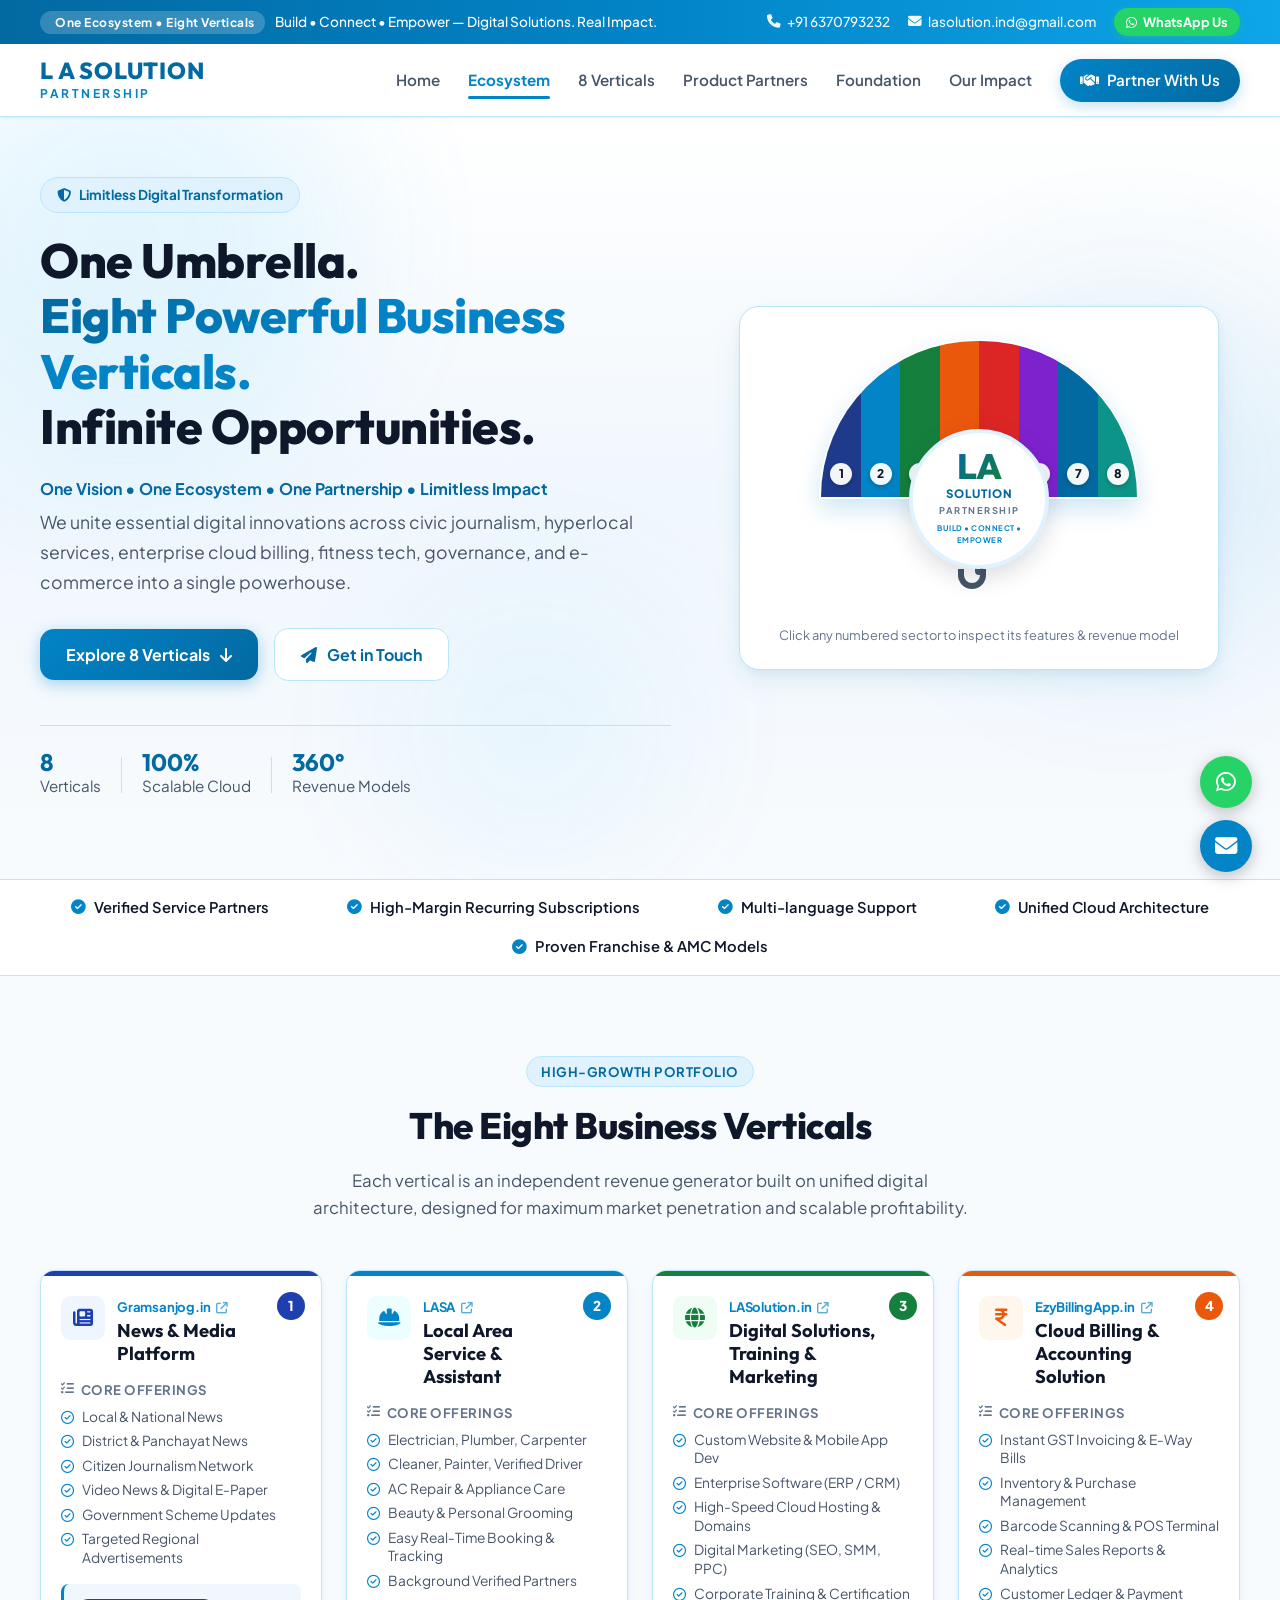
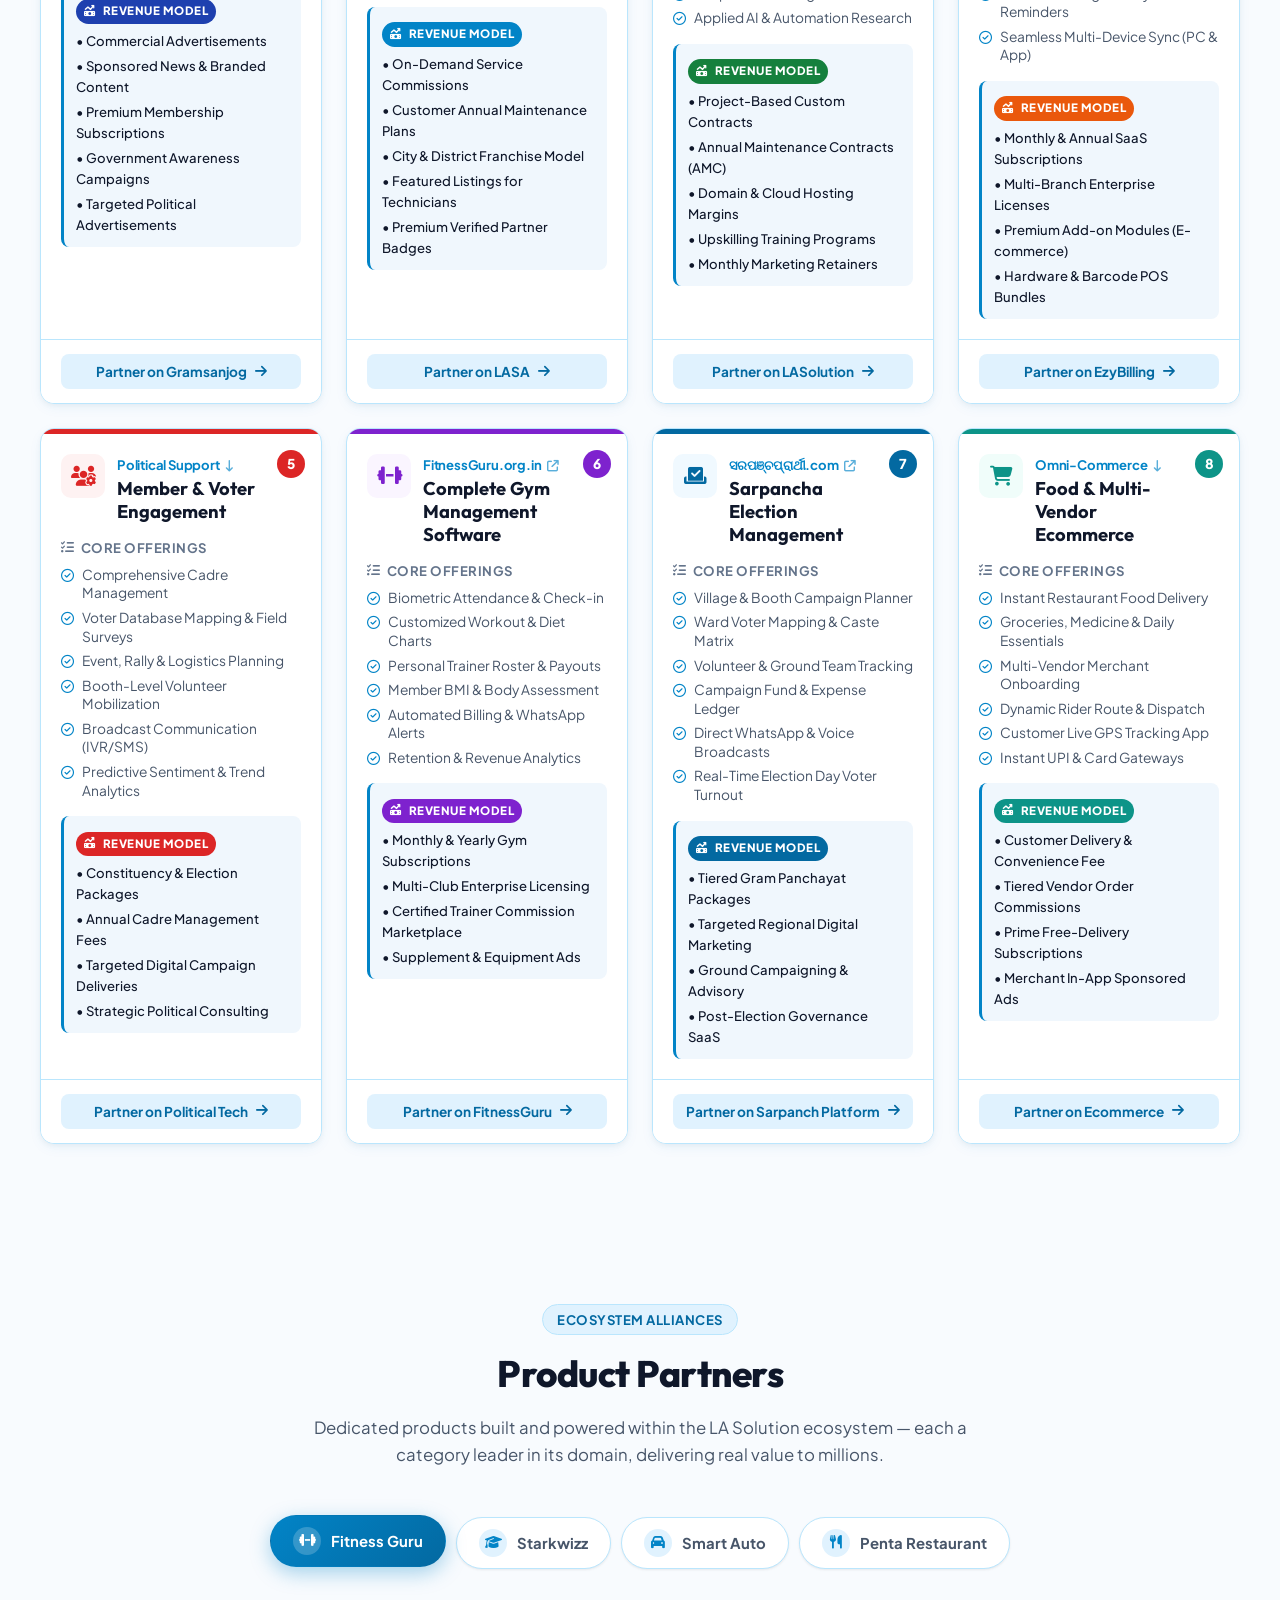
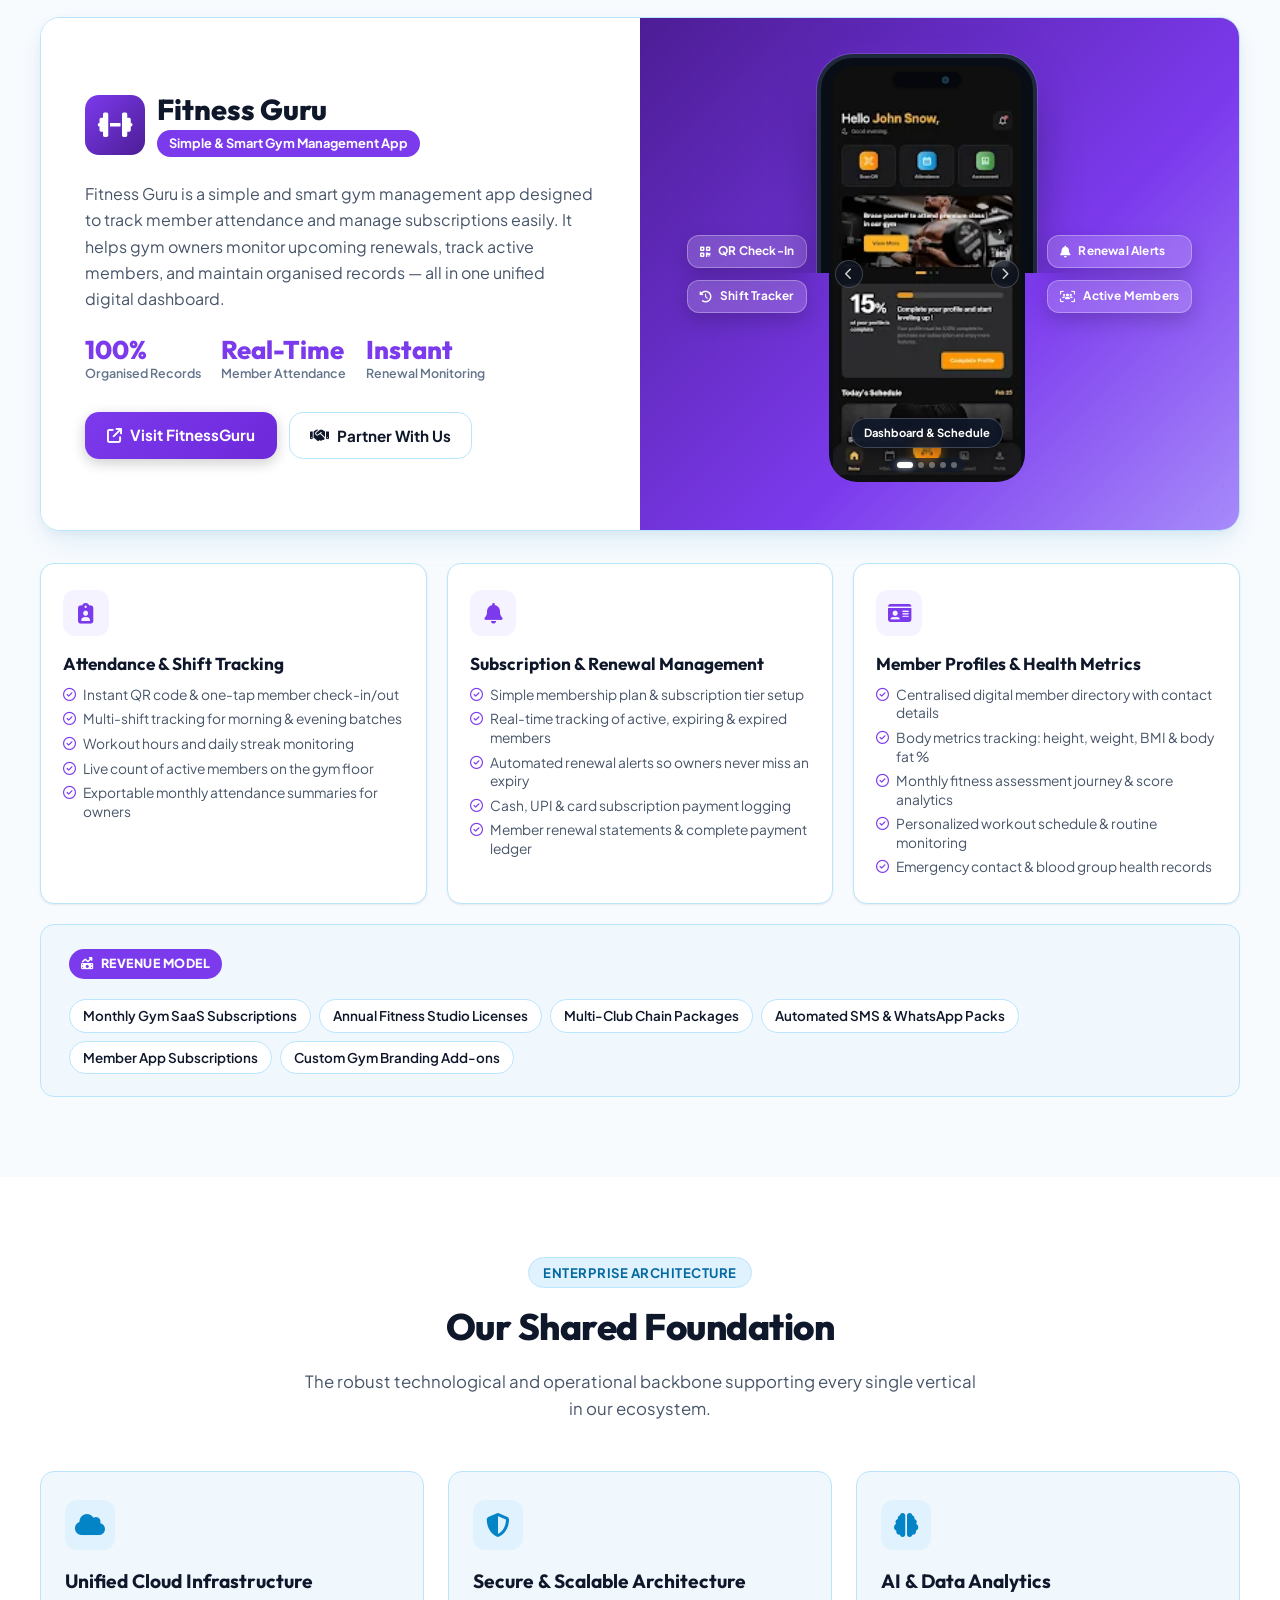
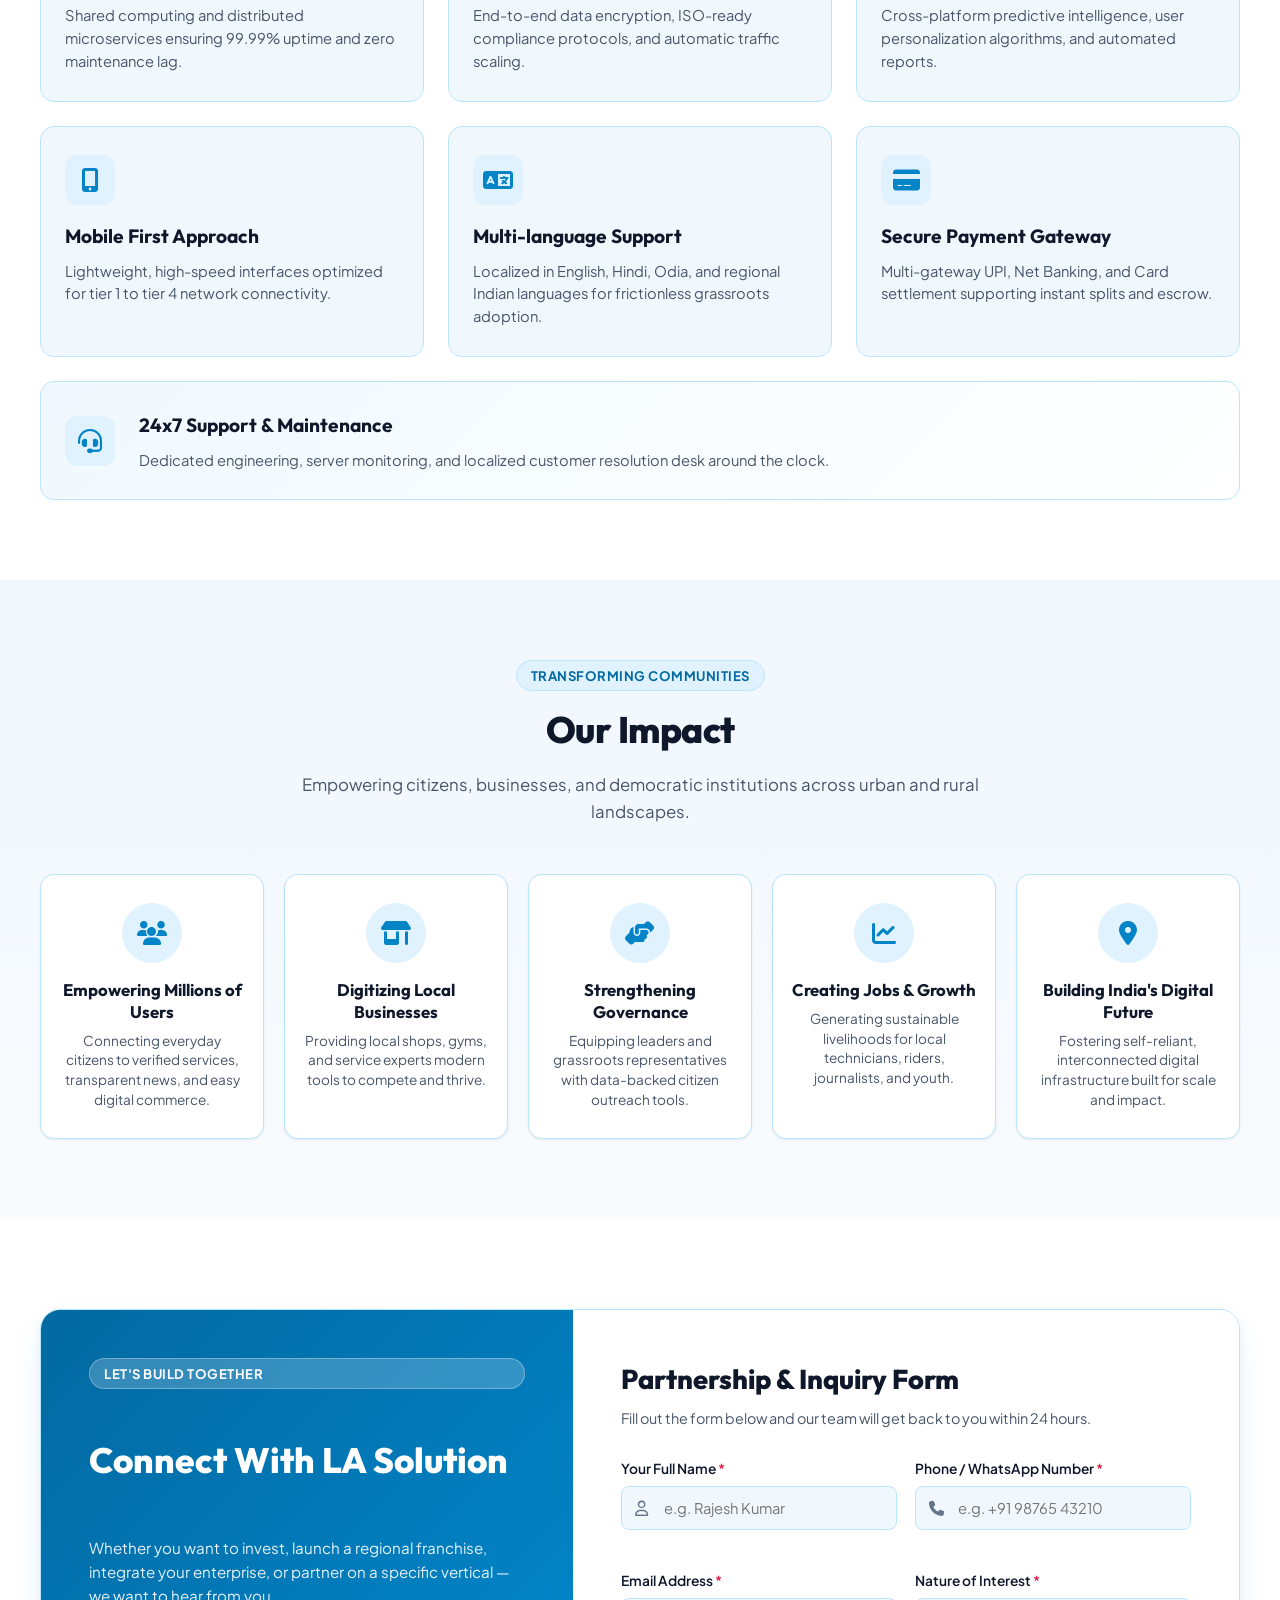
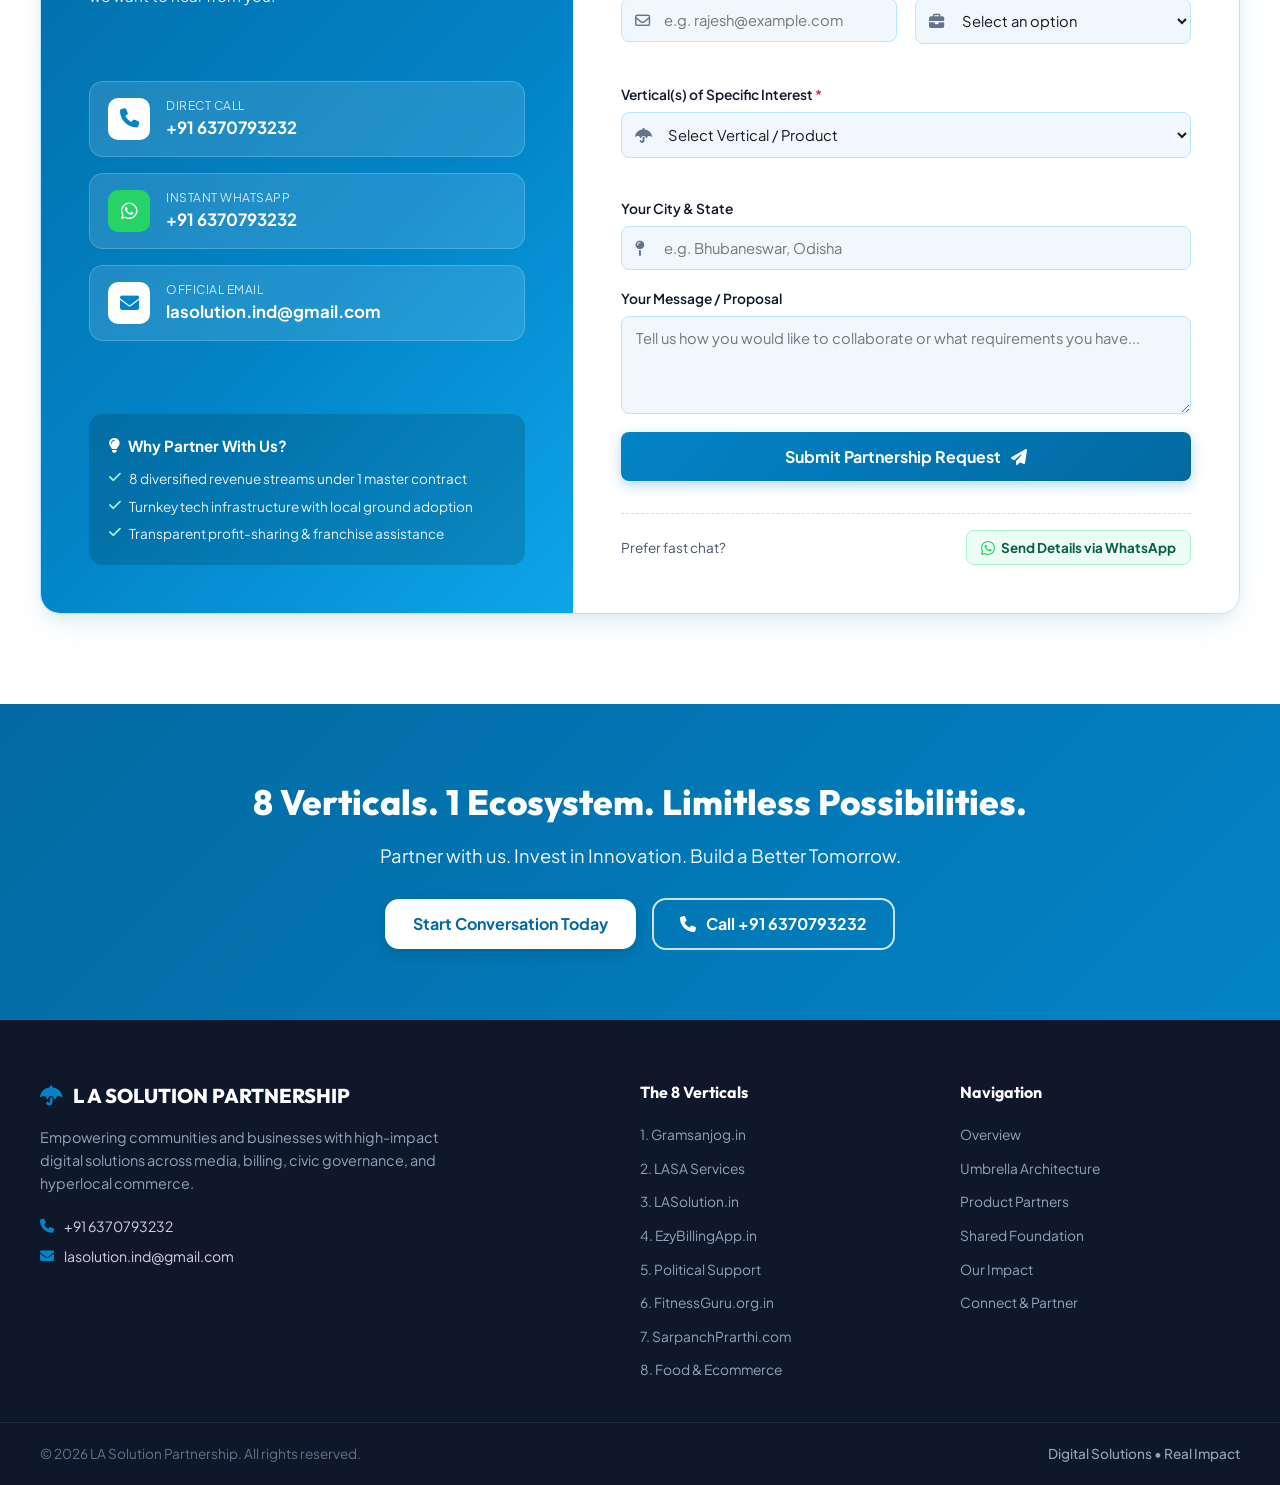
==== LANDING-PAGE/index.html @ f72763a1 "change folder structure" ====
<!DOCTYPE html>
<html lang="en">
<head>
  <meta charset="UTF-8">
  <meta name="viewport" content="width=device-width, initial-scale=1.0">
  <title>LA Solution Partnership | One Umbrella. Eight Powerful Verticals.</title>
  <meta name="description" content="LA Solution Partnership - One Umbrella. Eight Powerful Business Verticals. Infinite Opportunities. Digital Solutions. Real Impact. Connect with us to partner, invest, and grow.">
  <meta name="keywords" content="LA Solution, Business Ecosystem, Digital Solutions, Gramsanjog, LASA, EzyBilling, FitnessGuru, SarpanchPrarthi, Local Services, Tech Partnership">
  <meta name="author" content="LA Solution Partnership">

  <!-- Google Fonts -->
  <link rel="preconnect" href="https://fonts.googleapis.com">
  <link rel="preconnect" href="https://fonts.gstatic.com" crossorigin>
  <link href="https://fonts.googleapis.com/css2?family=Outfit:wght@400;500;600;700;800&family=Plus+Jakarta+Sans:wght@400;500;600;700&display=swap" rel="stylesheet">

  <!-- Font Awesome Icons -->
  <link rel="stylesheet" href="https://cdnjs.cloudflare.com/ajax/libs/font-awesome/6.5.1/css/all.min.css" integrity="sha512-DTOQO9RWCH3ppGqcWaEA1BIZOC6xxalwEsw9c2QQeAIftl+Vegovlnee1c9QX4TctnWMn13TZye+giMm8e2LwA==" crossorigin="anonymous" referrerpolicy="no-referrer" />

  <!-- Main Stylesheet -->
  <style>
/* ==========================================================================
   LA SOLUTION PARTNERSHIP - STYLESHEET
   Theme: Light Blue & White (Modern, Clean, High-Contrast, Professional)
   ========================================================================== */

:root {
  /* Primary Theme Palette (Light Blue & White) */
  --bg-main: #f8fbfe;
  --bg-surface: #ffffff;
  --bg-surface-soft: #f0f7fd;
  --bg-surface-card: #ffffff;
  --bg-tint-blue: #e8f4fc;

  /* Blue Color Scales */
  --blue-primary: #0284c7;     /* Sky 600 */
  --blue-hover: #0369a1;       /* Sky 700 */
  --blue-accent: #0ea5e9;      /* Sky 500 */
  --blue-bright: #38bdf8;      /* Sky 400 */
  --blue-light: #e0f2fe;       /* Sky 100 */
  --blue-ultralight: #f0f9ff;  /* Sky 50 */
  --blue-border: #bae6fd;      /* Sky 200 */

  /* Neutral & Dark Typography */
  --text-main: #0f172a;        /* Slate 900 for crisp readability */
  --text-muted: #475569;       /* Slate 600 */
  --text-light: #64748b;       /* Slate 500 */
  --text-white: #ffffff;

  /* Accent Vertical Colors for Badges & Cards (from Infographic) */
  --v1-blue: #1e40af;
  --v2-cyan: #0284c7;
  --v3-green: #15803d;
  --v4-orange: #ea580c;
  --v5-red: #dc2626;
  --v6-purple: #7e22ce;
  --v7-sarpanch: #0369a1;
  --v8-teal: #0d9488;

  /* Status Colors */
  --success: #16a34a;
  --whatsapp: #25d366;
  --whatsapp-dark: #128c7e;

  /* Shadow & Elevation */
  --shadow-sm: 0 1px 3px rgba(15, 23, 42, 0.05), 0 1px 2px rgba(15, 23, 42, 0.03);
  --shadow-md: 0 4px 14px -2px rgba(2, 132, 199, 0.08), 0 2px 6px -1px rgba(15, 23, 42, 0.05);
  --shadow-lg: 0 12px 30px -4px rgba(2, 132, 199, 0.12), 0 4px 12px -2px rgba(15, 23, 42, 0.05);
  --shadow-hover: 0 20px 40px -6px rgba(2, 132, 199, 0.18), 0 8px 16px -4px rgba(15, 23, 42, 0.06);

  /* Borders & Radius */
  --radius-sm: 8px;
  --radius-md: 14px;
  --radius-lg: 20px;
  --radius-full: 9999px;
  --border-light: 1px solid rgba(14, 165, 233, 0.16);

  /* Fonts */
  --font-heading: 'Outfit', -apple-system, BlinkMacSystemFont, 'Segoe UI', Roboto, sans-serif;
  --font-body: 'Plus Jakarta Sans', -apple-system, BlinkMacSystemFont, 'Segoe UI', Roboto, sans-serif;
  --transition: all 0.25s cubic-bezier(0.16, 1, 0.3, 1);
}

/* ==========================================================================
   CSS Reset & Base
   ========================================================================== */
*, *::before, *::after {
  box-sizing: border-box;
  margin: 0;
  padding: 0;
}

html {
  scroll-behavior: smooth;
  font-size: 16px;
}

body {
  font-family: var(--font-body);
  background-color: var(--bg-main);
  color: var(--text-main);
  line-height: 1.6;
  -webkit-font-smoothing: antialiased;
  overflow-x: hidden;
}

img, svg {
  display: block;
  max-width: 100%;
}

a {
  text-decoration: none;
  color: inherit;
  transition: var(--transition);
}

button {
  font-family: inherit;
  cursor: pointer;
  border: none;
  background: none;
  transition: var(--transition);
}

ul {
  list-style: none;
}

.container {
  width: 100%;
  max-width: 1240px;
  margin-left: auto;
  margin-right: auto;
  padding-left: 20px;
  padding-right: 20px;
}

.text-center {
  text-align: center;
}

.text-blue {
  color: var(--blue-primary);
}

/* ==========================================================================
   Top Announcement Bar
   ========================================================================== */
.top-bar {
  background: linear-gradient(90deg, #0369a1 0%, #0284c7 50%, #0ea5e9 100%);
  color: #ffffff;
  font-size: 0.85rem;
  padding: 8px 0;
}

.top-bar-content {
  display: flex;
  justify-content: space-between;
  align-items: center;
  flex-wrap: wrap;
  gap: 12px;
}

.top-tagline {
  display: flex;
  align-items: center;
  gap: 10px;
  font-weight: 500;
}

.badge-pulse {
  background: rgba(255, 255, 255, 0.2);
  padding: 2px 10px;
  border-radius: var(--radius-full);
  font-size: 0.75rem;
  letter-spacing: 0.5px;
  font-weight: 700;
  display: inline-flex;
  align-items: center;
  gap: 5px;
}

.top-actions {
  display: flex;
  align-items: center;
  gap: 18px;
}

.top-link {
  display: inline-flex;
  align-items: center;
  gap: 6px;
  color: rgba(255, 255, 255, 0.95);
  font-weight: 500;
}

.top-link:hover {
  color: #ffffff;
  text-decoration: underline;
}

.top-whatsapp-pill {
  background: var(--whatsapp);
  color: #ffffff;
  padding: 4px 12px;
  border-radius: var(--radius-full);
  font-weight: 700;
  font-size: 0.8rem;
  display: inline-flex;
  align-items: center;
  gap: 6px;
  box-shadow: 0 2px 8px rgba(37, 211, 102, 0.4);
}

.top-whatsapp-pill:hover {
  background: var(--whatsapp-dark);
  transform: translateY(-1px);
}

/* ==========================================================================
   Navbar
   ========================================================================== */
.navbar {
  position: sticky;
  top: 0;
  z-index: 100;
  background: rgba(255, 255, 255, 0.92);
  backdrop-filter: blur(12px);
  -webkit-backdrop-filter: blur(12px);
  border-bottom: 1px solid var(--blue-border);
  box-shadow: var(--shadow-sm);
  transition: var(--transition);
}

.nav-container {
  display: flex;
  align-items: center;
  justify-content: space-between;
  height: 72px;
}

.brand-logo {
  display: flex;
  align-items: center;
  gap: 12px;
  text-decoration: none;
}

.logo-text-group {
  display: flex;
  flex-direction: column;
}

.logo-main {
  font-family: var(--font-heading);
  font-size: 1.45rem;
  font-weight: 800;
  letter-spacing: 0.8px;
  color: var(--blue-hover);
  line-height: 1.1;
}

.logo-sub {
  font-size: 0.75rem;
  font-weight: 700;
  letter-spacing: 2.5px;
  color: var(--blue-primary);
}

.nav-menu {
  display: flex;
  align-items: center;
  gap: 28px;
}

.nav-link {
  font-size: 0.95rem;
  font-weight: 600;
  color: var(--text-muted);
  position: relative;
  padding: 6px 0;
  transition: var(--transition);
}

.nav-link:hover, .nav-link.active {
  color: var(--blue-primary);
  font-weight: 700;
}

.nav-link::after {
  content: '';
  position: absolute;
  bottom: 0;
  left: 0;
  width: 0%;
  height: 2.5px;
  background: var(--blue-primary);
  border-radius: 2px;
  transition: width 0.25s ease;
}

.nav-link:hover::after, .nav-link.active::after {
  width: 100%;
}

.nav-btn-cta.active {
  box-shadow: 0 0 0 3px rgba(2, 132, 199, 0.35), 0 6px 20px rgba(2, 132, 199, 0.4);
  transform: translateY(-2px);
}

.nav-btn-cta {
  background: linear-gradient(135deg, var(--blue-primary) 0%, var(--blue-hover) 100%);
  color: #ffffff !important;
  padding: 9px 20px;
  border-radius: var(--radius-full);
  display: inline-flex;
  align-items: center;
  gap: 8px;
  box-shadow: 0 4px 14px rgba(2, 132, 199, 0.25);
}

.nav-btn-cta:hover {
  transform: translateY(-2px);
  box-shadow: 0 6px 20px rgba(2, 132, 199, 0.35);
}

.nav-btn-cta::after {
  display: none;
}

.mobile-toggle {
  display: none;
  font-size: 1.5rem;
  color: var(--text-main);
  padding: 8px;
}

/* ==========================================================================
   Hero Section
   ========================================================================== */
.hero-section {
  position: relative;
  padding: 60px 0 80px;
  background: linear-gradient(180deg, #ffffff 0%, var(--bg-surface-soft) 50%, var(--bg-main) 100%);
  overflow: hidden;
}

.hero-bg-shapes {
  position: absolute;
  inset: 0;
  pointer-events: none;
  z-index: 1;
}

.shape {
  position: absolute;
  border-radius: 50%;
  filter: blur(80px);
  opacity: 0.45;
}

.shape-1 {
  width: 450px;
  height: 450px;
  background: rgba(56, 189, 248, 0.25);
  top: -100px;
  left: -100px;
}

.shape-2 {
  width: 400px;
  height: 400px;
  background: rgba(2, 132, 199, 0.15);
  top: 20%;
  right: -50px;
}

.shape-3 {
  width: 300px;
  height: 300px;
  background: rgba(14, 165, 233, 0.12);
  bottom: 0;
  left: 30%;
}

.hero-container {
  position: relative;
  z-index: 2;
  display: grid;
  grid-template-columns: 1.15fr 0.95fr;
  align-items: center;
  gap: 48px;
}

.hero-content {
  display: flex;
  flex-direction: column;
  gap: 20px;
}

.hero-badge {
  display: inline-flex;
  align-items: center;
  gap: 8px;
  background: var(--blue-light);
  color: var(--blue-hover);
  padding: 6px 16px;
  border-radius: var(--radius-full);
  font-size: 0.85rem;
  font-weight: 700;
  width: fit-content;
  border: 1px solid var(--blue-border);
}

.hero-title {
  font-family: var(--font-heading);
  font-size: 3rem;
  font-weight: 800;
  line-height: 1.15;
  color: var(--text-main);
  letter-spacing: -0.5px;
}

.gradient-text {
  background: linear-gradient(135deg, #0369a1 0%, #0284c7 50%, #0284c7 100%);
  -webkit-background-clip: text;
  -webkit-text-fill-color: transparent;
}

.hero-subtitle {
  font-size: 1.1rem;
  color: var(--text-muted);
  line-height: 1.7;
}

.hero-subtitle strong {
  color: var(--blue-hover);
  display: inline-block;
  margin-bottom: 6px;
  font-size: 1rem;
}

.hero-cta-group {
  display: flex;
  align-items: center;
  gap: 16px;
  margin-top: 10px;
  flex-wrap: wrap;
}

.btn {
  display: inline-flex;
  align-items: center;
  justify-content: center;
  gap: 10px;
  padding: 13px 26px;
  border-radius: var(--radius-md);
  font-weight: 700;
  font-size: 1rem;
  transition: var(--transition);
}

.btn-primary {
  background: linear-gradient(135deg, var(--blue-primary) 0%, var(--blue-hover) 100%);
  color: #ffffff;
  box-shadow: 0 4px 16px rgba(2, 132, 199, 0.35);
}

.btn-primary:hover {
  transform: translateY(-2px);
  box-shadow: 0 8px 24px rgba(2, 132, 199, 0.45);
}

.btn-outline {
  background: #ffffff;
  color: var(--blue-hover);
  border: 1.5px solid var(--blue-border);
}

.btn-outline:hover {
  background: var(--blue-ultralight);
  border-color: var(--blue-primary);
  transform: translateY(-2px);
}

.hero-quick-stats {
  display: flex;
  align-items: center;
  gap: 20px;
  margin-top: 24px;
  padding-top: 24px;
  border-top: 1px solid var(--blue-border);
}

.stat-pill {
  font-size: 0.95rem;
  color: var(--text-muted);
}

.stat-pill strong {
  font-family: var(--font-heading);
  font-size: 1.5rem;
  color: var(--blue-hover);
  display: block;
  line-height: 1;
}

.stat-divider {
  width: 1px;
  height: 36px;
  background-color: var(--blue-border);
}

/* ==========================================================================
   Hero Visual - Interactive Umbrella Card
   ========================================================================== */
.hero-visual {
  display: flex;
  justify-content: center;
}

.umbrella-card {
  width: 100%;
  max-width: 480px;
  background: #ffffff;
  border-radius: var(--radius-lg);
  padding: clamp(20px, 4vw, 32px) clamp(14px, 3vw, 24px) clamp(18px, 3vw, 24px);
  box-shadow: var(--shadow-lg);
  border: 1px solid var(--blue-border);
  position: relative;
  overflow: hidden;
}

.umbrella-visual-container {
  position: relative;
  width: 100%;
  max-width: 340px;
  margin: 0 auto;
  min-height: 270px;
  display: flex;
  flex-direction: column;
  align-items: center;
  justify-content: flex-start;
}

.umbrella-canopy {
  position: relative;
  width: min(320px, 100%);
  height: clamp(130px, 40vw, 160px);
  border-top-left-radius: 160px;
  border-top-right-radius: 160px;
  overflow: hidden;
  display: flex;
  box-shadow: 0 10px 25px rgba(2, 132, 199, 0.2);
  border: 2px solid #ffffff;
}

/* 8 Umbrella Ribs with Infographic Colors */
.rib {
  flex: 1;
  height: 100%;
  display: flex;
  align-items: flex-end;
  justify-content: center;
  padding-bottom: 12px;
  cursor: pointer;
  transition: transform 0.2s ease, filter 0.2s ease;
  position: relative;
}

.rib span {
  width: 22px;
  height: 22px;
  background: rgba(255, 255, 255, 0.95);
  border-radius: 50%;
  display: flex;
  align-items: center;
  justify-content: center;
  font-size: 0.75rem;
  font-weight: 800;
  color: var(--text-main);
  box-shadow: 0 2px 5px rgba(0,0,0,0.2);
}

.rib:hover {
  filter: brightness(1.15);
  transform: scaleY(1.05);
}

.rib-1 { background: #1e3a8a; } /* Gramsanjog - Navy */
.rib-2 { background: #0284c7; } /* LASA - Cyan */
.rib-3 { background: #15803d; } /* LASolution - Green */
.rib-4 { background: #ea580c; } /* EzyBilling - Orange */
.rib-5 { background: #dc2626; } /* Political - Red */
.rib-6 { background: #7e22ce; } /* FitnessGuru - Purple */
.rib-7 { background: #0369a1; } /* Sarpanch - Deep Blue */
.rib-8 { background: #0d9488; } /* Food/Ecom - Teal */

.umbrella-pole {
  width: 8px;
  height: 80px;
  background: linear-gradient(180deg, #94a3b8 0%, #475569 100%);
  margin-top: -4px;
  border-radius: 4px;
}

.umbrella-handle {
  width: 28px;
  height: 20px;
  border: 6px solid #475569;
  border-top: none;
  border-bottom-left-radius: 20px;
  border-bottom-right-radius: 20px;
  margin-top: -6px;
  margin-left: -14px;
}

.umbrella-center-emblem {
  position: absolute;
  top: clamp(65px, 20vw, 90px);
  left: 50%;
  transform: translateX(-50%);
  width: clamp(110px, 33vw, 140px);
  height: clamp(110px, 33vw, 140px);
  background: #ffffff;
  border-radius: 50%;
  box-shadow: 0 8px 24px rgba(15, 23, 42, 0.15);
  border: 4px solid var(--blue-light);
  display: flex;
  align-items: center;
  justify-content: center;
  z-index: 5;
  text-align: center;
}

.emblem-inner {
  display: flex;
  flex-direction: column;
  align-items: center;
  padding: 4px;
}

.emblem-la {
  font-family: var(--font-heading);
  font-size: clamp(1.6rem, 5vw, 2.2rem);
  font-weight: 800;
  line-height: 0.9;
  background: linear-gradient(135deg, #0369a1 0%, #15803d 100%);
  -webkit-background-clip: text;
  -webkit-text-fill-color: transparent;
}

.emblem-text {
  font-size: 0.72rem;
  font-weight: 800;
  letter-spacing: 1px;
  color: var(--blue-hover);
  margin-top: 2px;
}

.emblem-sub {
  font-size: 0.58rem;
  font-weight: 700;
  letter-spacing: 1.5px;
  color: var(--text-light);
}

.emblem-motto {
  font-size: 0.48rem;
  font-weight: 700;
  color: var(--blue-primary);
  margin-top: 4px;
  letter-spacing: 0.5px;
}

.umbrella-legend {
  margin-top: 16px;
  text-align: center;
}

.legend-caption {
  font-size: 0.8rem;
  color: var(--text-light);
  margin-bottom: 0;
}

/* ==========================================================================
   Highlights Marquee / Ticker
   ========================================================================== */
.highlights-bar {
  background: #ffffff;
  border-top: 1px solid var(--blue-border);
  border-bottom: 1px solid var(--blue-border);
  padding: 16px 0;
}

.highlights-wrap {
  display: flex;
  align-items: center;
  justify-content: space-around;
  flex-wrap: wrap;
  gap: 16px;
}

.hl-item {
  display: inline-flex;
  align-items: center;
  gap: 8px;
  font-size: 0.92rem;
  font-weight: 600;
  color: var(--text-main);
}

/* ==========================================================================
   Section Headers (Common)
   ========================================================================== */
.section-header {
  margin-bottom: 48px;
}

.section-tag {
  display: inline-block;
  background: var(--blue-light);
  color: var(--blue-hover);
  padding: 4px 14px;
  border-radius: var(--radius-full);
  font-size: 0.82rem;
  font-weight: 700;
  letter-spacing: 0.5px;
  text-transform: uppercase;
  margin-bottom: 10px;
  border: 1px solid var(--blue-border);
}

.section-title {
  font-family: var(--font-heading);
  font-size: 2.3rem;
  font-weight: 800;
  color: var(--text-main);
  letter-spacing: -0.5px;
  margin-bottom: 12px;
}

.section-subtitle {
  font-size: 1.05rem;
  color: var(--text-muted);
  max-width: 680px;
  margin: 0 auto;
}

/* ==========================================================================
   8 Business Verticals Section
   ========================================================================== */
.verticals-section {
  padding: 80px 0;
  background: var(--bg-main);
}

.verticals-grid {
  display: grid;
  grid-template-columns: repeat(4, 1fr);
  gap: 24px;
}

.vertical-card {
  background: var(--bg-surface-card);
  border-radius: var(--radius-md);
  border: 1px solid var(--blue-border);
  box-shadow: var(--shadow-md);
  display: flex;
  flex-direction: column;
  position: relative;
  overflow: hidden;
  text-decoration: none;
  color: inherit;
  cursor: pointer;
  transition: transform 0.28s ease, box-shadow 0.28s ease, border-color 0.28s ease;
}

.vertical-card:hover {
  transform: translateY(-6px);
  box-shadow: var(--shadow-hover);
  border-color: var(--blue-primary);
}

.domain-link-icon {
  font-size: 0.72rem;
  margin-left: 4px;
  opacity: 0.65;
  transition: transform 0.2s ease, opacity 0.2s ease;
  display: inline-block;
}

.vertical-card:hover .domain-link-icon {
  opacity: 1;
  transform: translate(2px, -2px);
  color: var(--blue-hover);
}

.footer-ext {
  font-size: 0.68rem;
  margin-left: 4px;
  opacity: 0.6;
}

@keyframes fieldGlow {
  0% { box-shadow: 0 0 0 0 rgba(2, 132, 199, 0.7); border-color: var(--blue-primary); }
  50% { box-shadow: 0 0 0 8px rgba(2, 132, 199, 0.28); border-color: var(--blue-primary); }
  100% { box-shadow: 0 0 0 0 rgba(2, 132, 199, 0); border-color: var(--blue-border); }
}

.dropdown-pulse {
  animation: fieldGlow 1.4s ease-out;
}

/* Accent Bars on top of cards */
.card-accent-bar {
  height: 5px;
  width: 100%;
}

.bar-1 { background: var(--v1-blue); }
.bar-2 { background: var(--v2-cyan); }
.bar-3 { background: var(--v3-green); }
.bar-4 { background: var(--v4-orange); }
.bar-5 { background: var(--v5-red); }
.bar-6 { background: var(--v6-purple); }
.bar-7 { background: var(--v7-sarpanch); }
.bar-8 { background: var(--v8-teal); }

.card-header {
  padding: 20px 20px 14px;
  display: flex;
  align-items: flex-start;
  gap: 12px;
  position: relative;
}

.badge-num {
  position: absolute;
  top: 16px;
  right: 16px;
  width: 28px;
  height: 28px;
  border-radius: 50%;
  color: #ffffff;
  display: flex;
  align-items: center;
  justify-content: center;
  font-size: 0.85rem;
  font-weight: 800;
}

.badge-1 { background: var(--v1-blue); }
.badge-2 { background: var(--v2-cyan); }
.badge-3 { background: var(--v3-green); }
.badge-4 { background: var(--v4-orange); }
.badge-5 { background: var(--v5-red); }
.badge-6 { background: var(--v6-purple); }
.badge-7 { background: var(--v7-sarpanch); }
.badge-8 { background: var(--v8-teal); }

.header-icon {
  width: 44px;
  height: 44px;
  border-radius: 10px;
  display: flex;
  align-items: center;
  justify-content: center;
  font-size: 1.25rem;
  flex-shrink: 0;
}

.icon-1 { background: #eff6ff; color: var(--v1-blue); }
.icon-2 { background: #ecfeff; color: var(--v2-cyan); }
.icon-3 { background: #f0fdf4; color: var(--v3-green); }
.icon-4 { background: #fff7ed; color: var(--v4-orange); }
.icon-5 { background: #fef2f2; color: var(--v5-red); }
.icon-6 { background: #faf5ff; color: var(--v6-purple); }
.icon-7 { background: #f0f9ff; color: var(--v7-sarpanch); }
.icon-8 { background: #f0fdfa; color: var(--v8-teal); }

.header-title-box {
  padding-right: 28px;
}

.vertical-domain {
  display: block;
  font-size: 0.82rem;
  font-weight: 700;
  color: var(--blue-primary);
  letter-spacing: -0.2px;
}

.vertical-name {
  font-family: var(--font-heading);
  font-size: 1.15rem;
  font-weight: 700;
  color: var(--text-main);
  line-height: 1.25;
  margin-top: 2px;
}

.card-body {
  padding: 0 20px 20px;
  display: flex;
  flex-direction: column;
  gap: 16px;
  flex-grow: 1;
}

.block-title {
  font-size: 0.82rem;
  font-weight: 700;
  color: var(--text-light);
  letter-spacing: 0.5px;
  text-transform: uppercase;
  margin-bottom: 8px;
  display: flex;
  align-items: center;
  gap: 6px;
}

.feature-list {
  display: flex;
  flex-direction: column;
  gap: 6px;
}

.feature-list li {
  font-size: 0.86rem;
  color: var(--text-muted);
  display: flex;
  align-items: flex-start;
  gap: 8px;
  line-height: 1.35;
}

.feature-list li i {
  color: var(--blue-primary);
  font-size: 0.82rem;
  margin-top: 3px;
  flex-shrink: 0;
}

.revenue-block {
  background: var(--bg-surface-soft);
  border-radius: var(--radius-sm);
  padding: 12px;
  border-left: 3px solid var(--blue-primary);
}

.revenue-tag {
  display: inline-flex;
  align-items: center;
  gap: 6px;
  font-size: 0.72rem;
  font-weight: 800;
  letter-spacing: 0.5px;
  padding: 3px 8px;
  border-radius: var(--radius-full);
  margin-bottom: 6px;
  color: #ffffff;
  background: #334155;
}

.revenue-1 .revenue-tag { background: var(--v1-blue); }
.revenue-2 .revenue-tag { background: var(--v2-cyan); }
.revenue-3 .revenue-tag { background: var(--v3-green); }
.revenue-4 .revenue-tag { background: var(--v4-orange); }
.revenue-5 .revenue-tag { background: var(--v5-red); }
.revenue-6 .revenue-tag { background: var(--v6-purple); }
.revenue-7 .revenue-tag { background: var(--v7-sarpanch); }
.revenue-8 .revenue-tag { background: var(--v8-teal); }

.revenue-list {
  font-size: 0.82rem;
  color: var(--text-main);
  display: flex;
  flex-direction: column;
  gap: 4px;
}

.revenue-list li {
  font-weight: 500;
}

.card-footer {
  padding: 14px 20px;
  background: #ffffff;
  border-top: 1px solid var(--blue-border);
}

.btn-card-action {
  width: 100%;
  display: flex;
  align-items: center;
  justify-content: center;
  gap: 8px;
  padding: 8px 12px;
  background: var(--blue-light);
  color: var(--blue-hover);
  border-radius: var(--radius-sm);
  font-size: 0.85rem;
  font-weight: 700;
  border: 1px solid transparent;
}

.btn-card-action:hover {
  background: var(--blue-primary);
  color: #ffffff;
}

/* ==========================================================================
   Shared Foundation Section
   ========================================================================== */
.foundation-section {
  padding: 80px 0;
  background: #ffffff;
}

.foundation-grid {
  display: grid;
  grid-template-columns: repeat(3, 1fr);
  gap: 24px;
}

.foundation-item {
  background: var(--bg-surface-soft);
  border: 1px solid var(--blue-border);
  border-radius: var(--radius-md);
  padding: 28px 24px;
  transition: var(--transition);
}

.foundation-item:hover {
  transform: translateY(-4px);
  border-color: var(--blue-primary);
  box-shadow: var(--shadow-md);
  background: #ffffff;
}

.f-icon {
  width: 50px;
  height: 50px;
  border-radius: 12px;
  background: var(--blue-light);
  color: var(--blue-primary);
  display: flex;
  align-items: center;
  justify-content: center;
  font-size: 1.5rem;
  margin-bottom: 16px;
}

.f-title {
  font-family: var(--font-heading);
  font-size: 1.2rem;
  font-weight: 700;
  color: var(--text-main);
  margin-bottom: 8px;
}

.f-desc {
  font-size: 0.92rem;
  color: var(--text-muted);
  line-height: 1.55;
}

.foundation-item.span-full {
  grid-column: 1 / -1;
  display: flex;
  align-items: center;
  gap: 24px;
  background: linear-gradient(135deg, var(--blue-ultralight) 0%, #ffffff 100%);
  border: 1.5px solid var(--blue-border);
}

.span-full .f-icon {
  margin-bottom: 0;
  flex-shrink: 0;
}

/* ==========================================================================
   Our Impact Section
   ========================================================================== */
.impact-section {
  padding: 80px 0;
  background: linear-gradient(180deg, var(--bg-surface-soft) 0%, var(--bg-main) 100%);
}

.impact-grid {
  display: grid;
  grid-template-columns: repeat(5, 1fr);
  gap: 20px;
}

.impact-card {
  background: #ffffff;
  border: 1px solid var(--blue-border);
  border-radius: var(--radius-md);
  padding: 28px 18px;
  text-align: center;
  box-shadow: var(--shadow-sm);
  transition: var(--transition);
  display: flex;
  flex-direction: column;
  align-items: center;
}

.impact-card:hover {
  transform: translateY(-5px);
  box-shadow: var(--shadow-md);
  border-color: var(--blue-primary);
}

.impact-icon-circle {
  width: 60px;
  height: 60px;
  border-radius: 50%;
  background: var(--blue-light);
  color: var(--blue-primary);
  display: flex;
  align-items: center;
  justify-content: center;
  font-size: 1.5rem;
  margin-bottom: 16px;
}

.impact-card-title {
  font-family: var(--font-heading);
  font-size: 1.05rem;
  font-weight: 700;
  color: var(--text-main);
  margin-bottom: 8px;
  line-height: 1.3;
}

.impact-card-text {
  font-size: 0.85rem;
  color: var(--text-muted);
  line-height: 1.45;
}

/* ==========================================================================
   Connect & Partnership Section (The Form)
   ========================================================================== */
.connect-section {
  padding: 90px 0;
  background: #ffffff;
  position: relative;
}

.connect-wrapper {
  background: #ffffff;
  border-radius: var(--radius-lg);
  border: 1px solid var(--blue-border);
  box-shadow: var(--shadow-lg);
  display: grid;
  grid-template-columns: 1fr 1.25fr;
  overflow: hidden;
}

/* Left Panel */
.connect-info-panel {
  background: linear-gradient(135deg, #0369a1 0%, #0284c7 60%, #0ea5e9 100%);
  color: #ffffff;
  padding: 48px;
  display: flex;
  flex-direction: column;
  justify-content: space-between;
}

.light-tag {
  background: rgba(255, 255, 255, 0.2);
  color: #ffffff;
  border: 1px solid rgba(255, 255, 255, 0.3);
}

.panel-heading {
  font-family: var(--font-heading);
  font-size: 2.2rem;
  font-weight: 800;
  line-height: 1.2;
  margin-bottom: 14px;
}

.panel-desc {
  font-size: 0.95rem;
  color: rgba(255, 255, 255, 0.9);
  line-height: 1.6;
  margin-bottom: 32px;
}

.contact-methods {
  display: flex;
  flex-direction: column;
  gap: 16px;
  margin-bottom: 32px;
}

.method-card {
  background: rgba(255, 255, 255, 0.12);
  border: 1px solid rgba(255, 255, 255, 0.2);
  padding: 14px 18px;
  border-radius: var(--radius-md);
  display: flex;
  align-items: center;
  gap: 16px;
  backdrop-filter: blur(6px);
  transition: var(--transition);
}

.method-card:hover {
  background: rgba(255, 255, 255, 0.22);
  transform: translateX(4px);
}

.method-icon {
  width: 42px;
  height: 42px;
  background: #ffffff;
  color: var(--blue-primary);
  border-radius: 10px;
  display: flex;
  align-items: center;
  justify-content: center;
  font-size: 1.2rem;
}

.whatsapp-highlight .method-icon {
  background: var(--whatsapp);
  color: #ffffff;
}

.method-details {
  display: flex;
  flex-direction: column;
}

.method-label {
  font-size: 0.75rem;
  text-transform: uppercase;
  letter-spacing: 0.5px;
  color: rgba(255, 255, 255, 0.8);
}

.method-value {
  font-size: 1.05rem;
  font-weight: 700;
  color: #ffffff;
}

.partnership-pitch {
  background: rgba(0, 0, 0, 0.15);
  padding: 20px;
  border-radius: var(--radius-md);
}

.partnership-pitch h4 {
  font-size: 0.95rem;
  font-weight: 700;
  margin-bottom: 10px;
  display: flex;
  align-items: center;
  gap: 8px;
}

.partnership-pitch ul {
  display: flex;
  flex-direction: column;
  gap: 6px;
  font-size: 0.85rem;
  color: rgba(255, 255, 255, 0.9);
}

.partnership-pitch li {
  display: flex;
  align-items: flex-start;
  gap: 8px;
}

.partnership-pitch li i {
  color: #a7f3d0;
  margin-top: 3px;
}

/* Right Panel (Form) */
.connect-form-panel {
  padding: 48px;
  background: #ffffff;
}

.form-header {
  margin-bottom: 28px;
}

.form-header h3 {
  font-family: var(--font-heading);
  font-size: 1.7rem;
  font-weight: 800;
  color: var(--text-main);
  margin-bottom: 6px;
}

.form-header p {
  font-size: 0.9rem;
  color: var(--text-muted);
}

.partnership-form {
  display: flex;
  flex-direction: column;
  gap: 18px;
}

.form-row {
  display: grid;
  grid-template-columns: 1fr 1fr;
  gap: 18px;
}

.form-group {
  display: flex;
  flex-direction: column;
  gap: 6px;
  position: relative;
}

.form-group label {
  font-size: 0.86rem;
  font-weight: 600;
  color: var(--text-main);
}

.required {
  color: #e11d48;
}

.input-with-icon {
  position: relative;
  display: flex;
  align-items: center;
}

.input-with-icon i {
  position: absolute;
  left: 14px;
  color: var(--text-light);
  font-size: 0.95rem;
  pointer-events: none;
}

.input-with-icon input,
.input-with-icon select,
textarea {
  width: 100%;
  padding: 12px 14px 12px 42px;
  border: 1.5px solid var(--blue-border);
  background: var(--bg-surface-soft);
  border-radius: var(--radius-sm);
  font-size: 0.92rem;
  font-family: var(--font-body);
  color: var(--text-main);
  transition: var(--transition);
}

textarea {
  padding-left: 14px;
  resize: vertical;
}

.input-with-icon input:focus,
.input-with-icon select:focus,
textarea:focus {
  outline: none;
  border-color: var(--blue-primary);
  background: #ffffff;
  box-shadow: 0 0 0 3px rgba(2, 132, 199, 0.15);
}

.error-msg {
  font-size: 0.75rem;
  color: #dc2626;
  min-height: 16px;
}

.btn-submit {
  background: linear-gradient(135deg, var(--blue-primary) 0%, var(--blue-hover) 100%);
  color: #ffffff;
  padding: 14px 24px;
  border-radius: var(--radius-sm);
  font-weight: 700;
  font-size: 1rem;
  box-shadow: 0 4px 14px rgba(2, 132, 199, 0.3);
  display: flex;
  align-items: center;
  justify-content: center;
  gap: 10px;
}

.btn-submit:hover {
  transform: translateY(-2px);
  box-shadow: 0 6px 20px rgba(2, 132, 199, 0.4);
}

.direct-wa-box {
  margin-top: 14px;
  padding-top: 16px;
  border-top: 1px dashed var(--blue-border);
  display: flex;
  align-items: center;
  justify-content: space-between;
  gap: 12px;
}

.direct-wa-box span {
  font-size: 0.85rem;
  color: var(--text-muted);
}

.btn-wa-direct {
  background: #ecfdf5;
  color: #065f46;
  border: 1px solid #a7f3d0;
  padding: 8px 14px;
  border-radius: var(--radius-sm);
  font-size: 0.84rem;
  font-weight: 700;
  display: inline-flex;
  align-items: center;
  gap: 6px;
}

.btn-wa-direct i {
  color: var(--whatsapp);
  font-size: 1rem;
}

.btn-wa-direct:hover {
  background: var(--whatsapp);
  color: #ffffff;
  border-color: var(--whatsapp);
}

.btn-wa-direct:hover i {
  color: #ffffff;
}

/* ==========================================================================
   Closing Banner
   ========================================================================== */
.closing-banner {
  background: linear-gradient(135deg, #0369a1 0%, #0284c7 100%);
  color: #ffffff;
  padding: 70px 0;
}

.closing-headline {
  font-family: var(--font-heading);
  font-size: 2.2rem;
  font-weight: 800;
  margin-bottom: 10px;
}

.closing-sub {
  font-size: 1.15rem;
  color: rgba(255, 255, 255, 0.95);
  margin-bottom: 28px;
}

.closing-buttons {
  display: flex;
  align-items: center;
  justify-content: center;
  gap: 16px;
  flex-wrap: wrap;
}

.btn-primary-light {
  background: #ffffff;
  color: var(--blue-hover);
  padding: 12px 28px;
  border-radius: var(--radius-md);
  font-weight: 700;
  box-shadow: 0 4px 14px rgba(0, 0, 0, 0.15);
}

.btn-primary-light:hover {
  background: var(--blue-ultralight);
  transform: translateY(-2px);
}

.btn-outline-white {
  background: transparent;
  color: #ffffff;
  border: 2px solid rgba(255, 255, 255, 0.8);
  padding: 11px 26px;
  border-radius: var(--radius-md);
  font-weight: 700;
}

.btn-outline-white:hover {
  background: rgba(255, 255, 255, 0.15);
  border-color: #ffffff;
}

/* ==========================================================================
   Footer
   ========================================================================== */
.footer {
  background: #0f172a;
  color: #e2e8f0;
  padding-top: 60px;
}

.footer-content {
  display: grid;
  grid-template-columns: 2fr 1fr 1fr;
  gap: 40px;
  padding-bottom: 40px;
}

.footer-logo {
  display: flex;
  align-items: center;
  gap: 10px;
  font-family: var(--font-heading);
  font-size: 1.25rem;
  font-weight: 800;
  color: #ffffff;
  margin-bottom: 14px;
}

.footer-mission {
  font-size: 0.9rem;
  color: #94a3b8;
  line-height: 1.6;
  max-width: 440px;
  margin-bottom: 20px;
}

.footer-contacts p {
  font-size: 0.88rem;
  color: #cbd5e1;
  display: flex;
  align-items: center;
  gap: 10px;
  margin-bottom: 8px;
}

.footer-nav h4 {
  font-family: var(--font-heading);
  font-size: 1rem;
  font-weight: 700;
  color: #ffffff;
  margin-bottom: 16px;
}

.footer-nav ul {
  display: flex;
  flex-direction: column;
  gap: 8px;
}

.footer-nav a {
  font-size: 0.86rem;
  color: #94a3b8;
}

.footer-nav a:hover {
  color: var(--blue-bright);
  padding-left: 4px;
}

.footer-bottom {
  border-top: 1px solid #1e293b;
  padding: 20px 0;
  font-size: 0.85rem;
  color: #64748b;
}

.footer-bottom-inner {
  display: flex;
  justify-content: space-between;
  align-items: center;
  flex-wrap: wrap;
  gap: 10px;
}

.built-with {
  color: #94a3b8;
  font-weight: 500;
}

/* ==========================================================================
   Product Partners Section
   ========================================================================== */
.partners-section {
  padding: 80px 0;
  background: var(--bg-main);
}

/* Tab Navigation */
.partner-tabs-nav {
  display: flex;
  align-items: center;
  justify-content: center;
  gap: 10px;
  flex-wrap: wrap;
  margin-bottom: 48px;
}

.partner-tab-btn {
  display: inline-flex;
  align-items: center;
  gap: 10px;
  padding: 11px 22px;
  border-radius: var(--radius-full);
  font-size: 0.93rem;
  font-weight: 700;
  color: var(--text-muted);
  background: #ffffff;
  border: 1.5px solid var(--blue-border);
  cursor: pointer;
  transition: var(--transition);
  box-shadow: var(--shadow-sm);
}

.partner-tab-btn:hover {
  color: var(--blue-primary);
  border-color: var(--blue-primary);
  background: var(--blue-ultralight);
  transform: translateY(-2px);
  box-shadow: var(--shadow-md);
}

.partner-tab-btn.active {
  background: linear-gradient(135deg, var(--blue-primary) 0%, var(--blue-hover) 100%);
  color: #ffffff;
  border-color: transparent;
  box-shadow: 0 6px 20px rgba(2, 132, 199, 0.35);
  transform: translateY(-2px);
}

.partner-tab-btn .tab-icon {
  width: 28px;
  height: 28px;
  border-radius: 50%;
  display: flex;
  align-items: center;
  justify-content: center;
  font-size: 0.85rem;
  background: rgba(255,255,255,0.2);
  flex-shrink: 0;
}

.partner-tab-btn:not(.active) .tab-icon {
  background: var(--blue-light);
  color: var(--blue-primary);
}

/* Tab Content Panels */
.partner-tab-content {
  display: none;
  animation: partnerTabFade 0.35s ease;
}

.partner-tab-content.active {
  display: block;
}

@keyframes partnerTabFade {
  from { opacity: 0; transform: translateY(12px); }
  to { opacity: 1; transform: translateY(0); }
}

/* Partner Hero Card (Top Section of each tab) */
.partner-hero-card {
  display: grid;
  grid-template-columns: 1fr 1fr;
  border-radius: var(--radius-lg);
  overflow: hidden;
  border: 1px solid var(--blue-border);
  box-shadow: var(--shadow-lg);
  margin-bottom: 32px;
}

.partner-hero-left {
  padding: 44px 44px 40px;
  background: #ffffff;
  display: flex;
  flex-direction: column;
  gap: 20px;
  justify-content: center;
}

.partner-hero-right {
  position: relative;
  display: flex;
  align-items: center;
  justify-content: center;
  padding: 36px 24px;
  min-height: 480px;
  overflow: hidden;
}

.partner-hero-right::before {
  content: '';
  position: absolute;
  inset: 0;
  opacity: 0.08;
  background-image: radial-gradient(circle at 30% 50%, currentColor 1px, transparent 1px);
  background-size: 24px 24px;
}

/* Partner Accent Colours */
.partner-fg .partner-hero-right  { background: linear-gradient(135deg, #4c1d95 0%, #7c3aed 60%, #a78bfa 100%); color: #7c3aed; }
.partner-sw .partner-hero-right  { background: linear-gradient(135deg, #0c4a6e 0%, #0284c7 60%, #38bdf8 100%); color: #0284c7; }
.partner-sa .partner-hero-right  { background: linear-gradient(135deg, #78350f 0%, #d97706 60%, #fbbf24 100%); color: #d97706; }
.partner-pr .partner-hero-right  { background: linear-gradient(135deg, #064e3b 0%, #059669 60%, #34d399 100%); color: #059669; }

.partner-badge-wrap {
  display: flex;
  align-items: center;
  gap: 12px;
  margin-bottom: 4px;
}

.partner-logo-icon {
  width: 60px;
  height: 60px;
  border-radius: 14px;
  display: flex;
  align-items: center;
  justify-content: center;
  font-size: 1.75rem;
  color: #ffffff;
  flex-shrink: 0;
}

.partner-fg .partner-logo-icon  { background: linear-gradient(135deg, #7c3aed, #4c1d95); }
.partner-sw .partner-logo-icon  { background: linear-gradient(135deg, #0284c7, #0c4a6e); }
.partner-sa .partner-logo-icon  { background: linear-gradient(135deg, #d97706, #78350f); }
.partner-pr .partner-logo-icon  { background: linear-gradient(135deg, #059669, #064e3b); }

.partner-name-block {
  display: flex;
  flex-direction: column;
}

.partner-name {
  font-family: var(--font-heading);
  font-size: 1.8rem;
  font-weight: 800;
  color: var(--text-main);
  line-height: 1.1;
}

.partner-tagline-pill {
  display: inline-block;
  font-size: 0.8rem;
  font-weight: 700;
  padding: 3px 12px;
  border-radius: var(--radius-full);
  color: #ffffff;
  margin-top: 5px;
  width: fit-content;
}

.partner-fg .partner-tagline-pill { background: #7c3aed; }
.partner-sw .partner-tagline-pill { background: #0284c7; }
.partner-sa .partner-tagline-pill { background: #d97706; }
.partner-pr .partner-tagline-pill { background: #059669; }

.partner-desc {
  font-size: 1rem;
  color: var(--text-muted);
  line-height: 1.65;
}

.partner-hero-stats {
  display: flex;
  gap: 20px;
  flex-wrap: wrap;
  margin-top: 4px;
}

.p-stat {
  display: flex;
  flex-direction: column;
  align-items: flex-start;
}

.p-stat-val {
  font-family: var(--font-heading);
  font-size: 1.6rem;
  font-weight: 800;
  line-height: 1;
}

.partner-fg .p-stat-val { color: #7c3aed; }
.partner-sw .p-stat-val { color: #0284c7; }
.partner-sa .p-stat-val { color: #d97706; }
.partner-pr .p-stat-val { color: #059669; }

.p-stat-lbl {
  font-size: 0.78rem;
  font-weight: 600;
  color: var(--text-light);
  margin-top: 2px;
}

.partner-hero-cta {
  display: flex;
  gap: 12px;
  flex-wrap: wrap;
  margin-top: 8px;
}

.btn-partner-primary {
  padding: 11px 22px;
  border-radius: var(--radius-md);
  font-weight: 700;
  font-size: 0.95rem;
  color: #ffffff;
  display: inline-flex;
  align-items: center;
  gap: 8px;
  box-shadow: 0 4px 14px rgba(0,0,0,0.2);
  transition: var(--transition);
}

.partner-fg .btn-partner-primary { background: linear-gradient(135deg, #7c3aed, #6d28d9); }
.partner-sw .btn-partner-primary { background: linear-gradient(135deg, #0284c7, #0369a1); }
.partner-sa .btn-partner-primary { background: linear-gradient(135deg, #d97706, #b45309); }
.partner-pr .btn-partner-primary { background: linear-gradient(135deg, #059669, #047857); }

.btn-partner-primary:hover {
  transform: translateY(-2px);
  box-shadow: 0 8px 22px rgba(0,0,0,0.25);
}

.btn-partner-secondary {
  padding: 10px 20px;
  border-radius: var(--radius-md);
  font-weight: 700;
  font-size: 0.95rem;
  color: var(--text-main);
  background: #ffffff;
  border: 1.5px solid var(--blue-border);
  display: inline-flex;
  align-items: center;
  gap: 8px;
  transition: var(--transition);
}

.btn-partner-secondary:hover {
  background: var(--blue-ultralight);
  border-color: var(--blue-primary);
  color: var(--blue-primary);
  transform: translateY(-2px);
}

/* ==================== PARTNER DEVICE SHOWCASE & SLIDESHOW ==================== */
.partner-device-showcase {
  position: relative;
  z-index: 2;
  display: flex;
  align-items: center;
  justify-content: center;
  gap: 10px;
  width: 100%;
  max-width: 480px;
}

/* Phone Mockup Frame */
.phone-frame {
  position: relative;
  width: 220px;
  height: 440px;
  background: #090d16;
  border-radius: 36px;
  padding: 8px;
  box-shadow: 
    0 25px 50px -12px rgba(0, 0, 0, 0.5),
    0 0 0 1px rgba(255, 255, 255, 0.15),
    0 0 35px -8px var(--partner-glow, rgba(14, 165, 233, 0.4));
  border: 4px solid #1e293b;
  flex-shrink: 0;
  transition: transform 0.35s ease, box-shadow 0.35s ease;
}

.partner-fg { --partner-glow: rgba(124, 58, 237, 0.45); }
.partner-sw { --partner-glow: rgba(2, 132, 199, 0.45); }
.partner-sa { --partner-glow: rgba(217, 119, 6, 0.45); }
.partner-pr { --partner-glow: rgba(5, 150, 105, 0.45); }

.phone-frame:hover {
  transform: translateY(-4px) scale(1.015);
  box-shadow: 
    0 30px 60px -12px rgba(0, 0, 0, 0.6),
    0 0 0 1px rgba(255, 255, 255, 0.3),
    0 0 45px -5px var(--partner-glow, rgba(14, 165, 233, 0.55));
}

/* Dynamic island / speaker notch */
.phone-speaker-island {
  position: absolute;
  top: 14px;
  left: 50%;
  transform: translateX(-50%);
  width: 68px;
  height: 15px;
  background: #05070c;
  border-radius: 20px;
  z-index: 10;
  box-shadow: 0 1px 3px rgba(0,0,0,0.6);
  pointer-events: none;
}

.phone-speaker-island::after {
  content: '';
  position: absolute;
  right: 12px;
  top: 50%;
  transform: translateY(-50%);
  width: 7px;
  height: 7px;
  background: #1e293b;
  border-radius: 50%;
  box-shadow: inset 0 0 2px rgba(0,255,255,0.4);
}

/* Screen container */
.phone-screen {
  position: relative;
  width: 100%;
  height: 100%;
  border-radius: 28px;
  overflow: hidden;
  background: #090d16;
  user-select: none;
}

/* Slide track */
.slide-track {
  display: flex;
  height: 100%;
  width: 100%;
  transition: transform 0.55s cubic-bezier(0.25, 1, 0.5, 1);
  will-change: transform;
}

.slide-item {
  position: relative;
  flex: 0 0 100%;
  width: 100%;
  height: 100%;
  overflow: hidden;
  background: #090d16;
  display: flex;
  align-items: center;
  justify-content: center;
}

.slide-item img {
  width: 100%;
  height: 100%;
  object-fit: contain;
  background: #090d16;
  display: block;
}

/* Slide Caption pill at bottom of screen */
.slide-caption {
  position: absolute;
  bottom: 34px;
  left: 50%;
  transform: translateX(-50%);
  background: rgba(15, 23, 42, 0.88);
  backdrop-filter: blur(8px);
  -webkit-backdrop-filter: blur(8px);
  color: #ffffff;
  font-size: 0.7rem;
  font-weight: 700;
  padding: 5px 12px;
  border-radius: 20px;
  border: 1px solid rgba(255, 255, 255, 0.2);
  white-space: nowrap;
  max-width: 90%;
  text-overflow: ellipsis;
  overflow: hidden;
  text-align: center;
  box-shadow: 0 4px 12px rgba(0,0,0,0.35);
  z-index: 5;
  pointer-events: none;
}

/* Nav arrows on screen edges */
.slide-nav-btn {
  position: absolute;
  top: 50%;
  transform: translateY(-50%);
  width: 28px;
  height: 28px;
  border-radius: 50%;
  background: rgba(15, 23, 42, 0.7);
  backdrop-filter: blur(6px);
  -webkit-backdrop-filter: blur(6px);
  border: 1px solid rgba(255, 255, 255, 0.25);
  color: #ffffff;
  display: flex;
  align-items: center;
  justify-content: center;
  cursor: pointer;
  z-index: 6;
  font-size: 0.75rem;
  transition: background 0.2s, transform 0.2s, opacity 0.2s;
  padding: 0;
  opacity: 0.8;
}

.slide-nav-btn:hover {
  opacity: 1;
  background: rgba(15, 23, 42, 0.95);
  transform: translateY(-50%) scale(1.1);
}

.slide-nav-btn.prev { left: 6px; }
.slide-nav-btn.next { right: 6px; }

/* Slide Dots indicators */
.slide-dots {
  position: absolute;
  bottom: 10px;
  left: 50%;
  transform: translateX(-50%);
  display: flex;
  gap: 5px;
  z-index: 6;
  padding: 4px 8px;
  background: rgba(15, 23, 42, 0.65);
  border-radius: 12px;
  backdrop-filter: blur(4px);
  -webkit-backdrop-filter: blur(4px);
}

.slide-dot {
  width: 6px;
  height: 6px;
  border-radius: 50%;
  background: rgba(255, 255, 255, 0.35);
  border: none;
  padding: 0;
  cursor: pointer;
  transition: all 0.3s ease;
}

.slide-dot.active {
  width: 16px;
  border-radius: 8px;
  background: #ffffff;
  box-shadow: 0 0 6px rgba(255,255,255,0.7);
}

/* Floating feature badges flanking the phone */
.floating-pills-left,
.floating-pills-right {
  display: flex;
  flex-direction: column;
  gap: 12px;
}

.float-pill {
  background: rgba(255, 255, 255, 0.18);
  backdrop-filter: blur(8px);
  -webkit-backdrop-filter: blur(8px);
  border: 1px solid rgba(255, 255, 255, 0.3);
  color: #ffffff;
  padding: 6px 12px;
  border-radius: 12px;
  font-size: 0.74rem;
  font-weight: 700;
  letter-spacing: 0.2px;
  display: inline-flex;
  align-items: center;
  gap: 8px;
  box-shadow: 0 8px 20px rgba(0,0,0,0.18);
  white-space: nowrap;
  animation: floatPillAnim 3.5s ease-in-out infinite alternate;
}

.floating-pills-left .float-pill:nth-child(2) {
  animation-delay: 1.2s;
}
.floating-pills-right .float-pill:nth-child(1) {
  animation-delay: 0.6s;
}
.floating-pills-right .float-pill:nth-child(2) {
  animation-delay: 1.8s;
}

@keyframes floatPillAnim {
  0% { transform: translateY(0); }
  100% { transform: translateY(-7px); }
}

@media (max-width: 900px) {
  .partner-device-showcase {
    flex-direction: column;
    gap: 12px;
  }
  .floating-pills-left,
  .floating-pills-right {
    flex-direction: row;
    flex-wrap: wrap;
    justify-content: center;
    gap: 8px;
  }
}

@media (max-width: 480px) {
  .phone-frame {
    width: 210px;
    height: 420px;
    border-radius: 32px;
    padding: 8px;
  }
  .phone-screen {
    border-radius: 24px;
  }
  .slide-caption {
    font-size: 0.66rem;
    bottom: 30px;
    padding: 4px 10px;
  }
}

/* Detail Cards Row */
.partner-detail-grid {
  display: grid;
  grid-template-columns: repeat(3, 1fr);
  gap: 20px;
}

.partner-detail-card {
  background: #ffffff;
  border: 1px solid var(--blue-border);
  border-radius: var(--radius-md);
  padding: 26px 22px;
  box-shadow: var(--shadow-sm);
  transition: var(--transition);
}

.partner-detail-card:hover {
  transform: translateY(-5px);
  box-shadow: var(--shadow-md);
  border-color: var(--blue-primary);
}

.pdc-icon {
  width: 46px;
  height: 46px;
  border-radius: 12px;
  display: flex;
  align-items: center;
  justify-content: center;
  font-size: 1.3rem;
  margin-bottom: 14px;
}

.partner-fg .pdc-icon { background: #f5f3ff; color: #7c3aed; }
.partner-sw .pdc-icon { background: #eff9ff; color: #0284c7; }
.partner-sa .pdc-icon { background: #fffbeb; color: #d97706; }
.partner-pr .pdc-icon { background: #ecfdf5; color: #059669; }

.pdc-title {
  font-family: var(--font-heading);
  font-size: 1.08rem;
  font-weight: 700;
  color: var(--text-main);
  margin-bottom: 8px;
}

.pdc-list {
  display: flex;
  flex-direction: column;
  gap: 6px;
}

.pdc-list li {
  font-size: 0.86rem;
  color: var(--text-muted);
  display: flex;
  align-items: flex-start;
  gap: 7px;
  line-height: 1.35;
}

.pdc-list li i {
  font-size: 0.8rem;
  margin-top: 3px;
  flex-shrink: 0;
}

.partner-fg .pdc-list li i { color: #7c3aed; }
.partner-sw .pdc-list li i { color: #0284c7; }
.partner-sa .pdc-list li i { color: #d97706; }
.partner-pr .pdc-list li i { color: #059669; }

/* Revenue strip at bottom of detail grid */
.partner-revenue-strip {
  grid-column: 1 / -1;
  background: var(--bg-surface-soft);
  border: 1px solid var(--blue-border);
  border-radius: var(--radius-md);
  padding: 22px 28px;
  display: flex;
  align-items: flex-start;
  gap: 20px;
  flex-wrap: wrap;
}

.prs-label {
  display: inline-flex;
  align-items: center;
  gap: 7px;
  font-size: 0.78rem;
  font-weight: 800;
  letter-spacing: 0.5px;
  padding: 5px 12px;
  border-radius: var(--radius-full);
  color: #ffffff;
  white-space: nowrap;
  align-self: flex-start;
  margin-top: 2px;
}

.partner-fg .prs-label { background: #7c3aed; }
.partner-sw .prs-label { background: #0284c7; }
.partner-sa .prs-label { background: #d97706; }
.partner-pr .prs-label { background: #059669; }

.prs-items {
  display: flex;
  flex-wrap: wrap;
  gap: 8px;
}

.prs-pill {
  background: #ffffff;
  border: 1px solid var(--blue-border);
  color: var(--text-main);
  padding: 5px 13px;
  border-radius: var(--radius-full);
  font-size: 0.84rem;
  font-weight: 600;
}

/* Responsive for partners */
@media (max-width: 1100px) {
  .partner-detail-grid {
    grid-template-columns: repeat(2, 1fr);
  }
  .partner-revenue-strip {
    grid-column: 1 / -1;
  }
}

@media (max-width: 860px) {
  .partner-hero-card {
    grid-template-columns: 1fr;
  }
  .partner-hero-right {
    min-height: auto;
    padding: 32px 16px;
  }
  .partner-hero-left {
    padding: 28px 24px;
  }
}

@media (max-width: 680px) {
  .partner-detail-grid {
    grid-template-columns: 1fr;
  }
  .partner-tabs-nav {
    gap: 8px;
  }
  .partner-tab-btn {
    padding: 9px 15px;
    font-size: 0.84rem;
  }
}

/* ==========================================================================
   Floating Quick Action Buttons
   ========================================================================== */
.floating-contact {
  position: fixed;
  bottom: 28px;
  right: 28px;
  display: flex;
  flex-direction: column;
  gap: 12px;
  z-index: 99;
}

.float-btn {
  width: 52px;
  height: 52px;
  border-radius: 50%;
  display: flex;
  align-items: center;
  justify-content: center;
  color: #ffffff;
  font-size: 1.4rem;
  box-shadow: 0 4px 16px rgba(0, 0, 0, 0.25);
  position: relative;
  transition: transform 0.25s ease, box-shadow 0.25s ease;
}

.float-wa {
  background: var(--whatsapp);
}

.float-form {
  background: var(--blue-primary);
}

.float-btn:hover {
  transform: scale(1.1);
}

.float-tooltip {
  position: absolute;
  right: 62px;
  background: #0f172a;
  color: #ffffff;
  padding: 4px 10px;
  border-radius: var(--radius-sm);
  font-size: 0.75rem;
  font-weight: 600;
  white-space: nowrap;
  opacity: 0;
  pointer-events: none;
  transition: opacity 0.2s ease;
}

.float-btn:hover .float-tooltip {
  opacity: 1;
}

/* ==========================================================================
   Modal Dialog
   ========================================================================== */
.modal-backdrop {
  position: fixed;
  inset: 0;
  background: rgba(15, 23, 42, 0.6);
  backdrop-filter: blur(4px);
  z-index: 200;
  display: none;
  align-items: center;
  justify-content: center;
  padding: 20px;
}

.modal-backdrop.active {
  display: flex;
}

.modal-dialog {
  background: #ffffff;
  max-width: 440px;
  width: 100%;
  border-radius: var(--radius-lg);
  padding: 32px 24px;
  text-align: center;
  box-shadow: 0 20px 40px rgba(0,0,0,0.25);
  border: 1px solid var(--blue-border);
  animation: modalPop 0.3s ease;
}

@keyframes modalPop {
  from { opacity: 0; transform: scale(0.92); }
  to { opacity: 1; transform: scale(1); }
}

.modal-icon-wrap {
  width: 64px;
  height: 64px;
  background: #ecfdf5;
  color: #10b981;
  border-radius: 50%;
  display: flex;
  align-items: center;
  justify-content: center;
  font-size: 2.2rem;
  margin: 0 auto 16px;
}

.modal-title {
  font-family: var(--font-heading);
  font-size: 1.4rem;
  font-weight: 800;
  color: var(--text-main);
  margin-bottom: 8px;
}

.modal-message {
  font-size: 0.95rem;
  color: var(--text-muted);
  line-height: 1.5;
  margin-bottom: 24px;
}

.modal-actions {
  display: flex;
  justify-content: center;
}

/* ==========================================================================
   Responsive Multi-Breakpoint Layout
   ========================================================================== */

/* Animation for mobile menu dropdown */
@keyframes slideDownNav {
  from { opacity: 0; transform: translateY(-8px); }
  to { opacity: 1; transform: translateY(0); }
}

/* 1. Large Tablets & Small Laptops (<= 1200px) */
@media (max-width: 1200px) {
  .verticals-grid {
    grid-template-columns: repeat(2, 1fr);
    gap: 20px;
  }
  .impact-grid {
    grid-template-columns: repeat(3, 1fr);
    gap: 20px;
  }
}

/* 2. Tablets Landscape (<= 960px) */
@media (max-width: 960px) {
  .hero-container {
    grid-template-columns: 1fr;
    text-align: center;
    gap: 40px;
  }
  .hero-content {
    align-items: center;
  }
  .hero-cta-group {
    justify-content: center;
  }
  .hero-quick-stats {
    justify-content: center;
  }
  .connect-wrapper {
    grid-template-columns: 1fr;
  }
  .connect-info-panel {
    padding: 36px 28px;
  }
  .connect-form-panel {
    padding: 36px 28px;
  }
  .foundation-grid {
    grid-template-columns: repeat(2, 1fr);
    gap: 20px;
  }
  .foundation-item.span-full {
    grid-column: 1 / -1;
  }
  .footer-content {
    grid-template-columns: 1.5fr 1fr;
    gap: 32px;
  }
  .footer-content > .footer-nav:last-child {
    grid-column: 1 / -1;
  }
}

/* 3. Tablets Portrait & Collapsed Navbar (<= 860px) */
@media (max-width: 860px) {
  .top-bar-content {
    justify-content: center;
    text-align: center;
    gap: 8px;
  }
  .top-tagline {
    justify-content: center;
    text-align: center;
    font-size: 0.82rem;
  }
  .top-actions {
    justify-content: center;
    gap: 14px;
    flex-wrap: wrap;
  }
  .mobile-toggle {
    display: flex;
    align-items: center;
    justify-content: center;
    width: 44px;
    height: 44px;
    font-size: 1.35rem;
    color: var(--text-main);
    border-radius: var(--radius-sm);
    background: var(--bg-surface-soft);
    border: 1px solid var(--blue-border);
  }
  .nav-menu {
    position: absolute;
    top: 72px;
    left: 0;
    right: 0;
    background: #ffffff;
    border-bottom: 1px solid var(--blue-border);
    flex-direction: column;
    padding: 20px 24px;
    gap: 12px;
    display: none;
    box-shadow: 0 12px 30px rgba(2, 132, 199, 0.15);
    max-height: calc(100vh - 72px);
    overflow-y: auto;
    animation: slideDownNav 0.22s ease-out forwards;
  }
  .nav-menu.show {
    display: flex;
  }
  .nav-link {
    width: 100%;
    padding: 10px 0;
    font-size: 1.05rem;
    border-bottom: 1px solid rgba(14, 165, 233, 0.1);
  }
  .nav-link:last-child {
    border-bottom: none;
  }
  .nav-btn-cta {
    justify-content: center;
    width: 100%;
    padding: 12px 20px;
    margin-top: 6px;
  }
}

/* 4. Large Mobile Screens (<= 680px) */
@media (max-width: 680px) {
  .verticals-grid {
    grid-template-columns: 1fr;
    gap: 18px;
  }
  .impact-grid {
    grid-template-columns: repeat(2, 1fr);
    gap: 16px;
  }
  .foundation-grid {
    grid-template-columns: 1fr;
    gap: 16px;
  }
  .foundation-item.span-full {
    grid-column: 1;
    flex-direction: column;
    align-items: flex-start;
    gap: 16px;
  }
  .form-row {
    grid-template-columns: 1fr;
    gap: 16px;
  }
  .footer-content {
    grid-template-columns: 1fr;
    gap: 28px;
  }
  .footer-content > .footer-nav:last-child {
    grid-column: 1;
  }
  .closing-headline {
    font-size: 1.7rem;
  }
  .closing-buttons {
    flex-direction: column;
    width: 100%;
  }
  .closing-buttons .btn {
    width: 100%;
  }
  .footer-bottom-inner {
    flex-direction: column;
    text-align: center;
    gap: 8px;
  }
  /* Prevent iOS zoom by ensuring at least 16px font */
  .input-with-icon input,
  .input-with-icon select,
  textarea {
    font-size: 16px;
    min-height: 48px;
  }
  .direct-wa-box {
    flex-direction: column;
    align-items: stretch;
    text-align: center;
    gap: 10px;
  }
  .btn-wa-direct {
    justify-content: center;
    padding: 12px;
    width: 100%;
  }
}

/* 5. Compact Mobile Screens (<= 480px) */
@media (max-width: 480px) {
  .container {
    padding-left: 14px;
    padding-right: 14px;
  }
  .hero-section {
    padding: 36px 0 54px;
  }
  .hero-title {
    font-size: 1.85rem;
    line-height: 1.2;
  }
  .hero-cta-group {
    flex-direction: column;
    width: 100%;
    gap: 10px;
  }
  .hero-cta-group .btn {
    width: 100%;
  }
  .hero-quick-stats {
    gap: 8px;
    flex-wrap: wrap;
  }
  .stat-divider {
    display: none;
  }
  .stat-pill {
    background: var(--bg-surface-soft);
    padding: 8px 12px;
    border-radius: var(--radius-sm);
    border: 1px solid var(--blue-border);
    flex: 1 1 45%;
    text-align: center;
    font-size: 0.85rem;
  }
  .highlights-wrap {
    display: grid;
    grid-template-columns: 1fr;
    gap: 10px;
    text-align: left;
  }
  .impact-grid {
    grid-template-columns: 1fr;
    gap: 14px;
  }
  .connect-info-panel {
    padding: 24px 16px;
  }
  .connect-form-panel {
    padding: 24px 16px;
  }
  .panel-heading {
    font-size: 1.75rem;
  }
  .method-card {
    padding: 12px 14px;
    gap: 12px;
  }
  .method-value {
    font-size: 0.95rem;
  }
  .floating-contact {
    bottom: 16px;
    right: 16px;
    gap: 10px;
  }
  .float-btn {
    width: 46px;
    height: 46px;
    font-size: 1.25rem;
  }
  .float-tooltip {
    display: none;
  }
  .top-tagline span:nth-child(2) {
    display: none;
  }
  .top-actions .top-link:nth-child(2) {
    display: none;
  }
}

  </style>
</head>
<body>

  <!-- Top Announcement Bar -->
  <div class="top-bar">
    <div class="container top-bar-content">
      <div class="top-tagline">
        <span class="badge-pulse"><i class="fa-solid fa-sparkles"></i> One Ecosystem • Eight Verticals</span>
        <span>Build • Connect • Empower — Digital Solutions. Real Impact.</span>
      </div>
      <div class="top-actions">
        <a href="tel:+916370793232" class="top-link"><i class="fa-solid fa-phone"></i> +91 6370793232</a>
        <a href="mailto:lasolution.ind@gmail.com" class="top-link"><i class="fa-solid fa-envelope"></i> lasolution.ind@gmail.com</a>
        <a href="https://wa.me/916370793232?text=Hello%20LA%20Solution%20Team%2C%20I%20am%20interested%20in%20partnering%20with%20you." target="_blank" rel="noopener noreferrer" class="top-whatsapp-pill">
          <i class="fa-brands fa-whatsapp"></i> WhatsApp Us
        </a>
      </div>
    </div>
  </div>

  <!-- Navigation Bar -->
  <header class="navbar" id="navbar">
    <div class="container nav-container">
      <a href="#hero" class="brand-logo" aria-label="LA Solution Home">
        <div class="logo-text-group">
          <span class="logo-main">L A SOLUTION</span>
          <span class="logo-sub">PARTNERSHIP</span>
        </div>
      </a>

      <nav class="nav-menu" id="navMenu">
        <a href="#hero" class="nav-link active">Home</a>
        <a href="#ecosystem" class="nav-link">Ecosystem</a>
        <a href="#verticals" class="nav-link">8 Verticals</a>
        <a href="#partners" class="nav-link">Product Partners</a>
        <a href="#foundation" class="nav-link">Foundation</a>
        <a href="#impact" class="nav-link">Our Impact</a>
        <a href="#connect" class="nav-link nav-btn-cta">
          <i class="fa-solid fa-handshake"></i> Partner With Us
        </a>
      </nav>

      <button class="mobile-toggle" id="mobileToggle" aria-label="Toggle navigation menu">
        <i class="fa-solid fa-bars"></i>
      </button>
    </div>
  </header>

  <!-- Hero Section -->
  <section class="hero-section" id="hero">
    <div class="hero-bg-shapes">
      <div class="shape shape-1"></div>
      <div class="shape shape-2"></div>
      <div class="shape shape-3"></div>
    </div>

    <div class="container hero-container">
      <div class="hero-content">
        <div class="hero-badge">
          <i class="fa-solid fa-shield-halved"></i>
          <span>Limitless Digital Transformation</span>
        </div>
        <h1 class="hero-title">
          One Umbrella.<br>
          <span class="gradient-text">Eight Powerful Business Verticals.</span><br>
          Infinite Opportunities.
        </h1>
        <p class="hero-subtitle">
          <strong>One Vision • One Ecosystem • One Partnership • Limitless Impact</strong><br>
          We unite essential digital innovations across civic journalism, hyperlocal services, enterprise cloud billing, fitness tech, governance, and e-commerce into a single powerhouse.
        </p>

        <div class="hero-cta-group">
          <a href="#verticals" class="btn btn-primary">
            <span>Explore 8 Verticals</span>
            <i class="fa-solid fa-arrow-down"></i>
          </a>
          <a href="#connect" class="btn btn-outline">
            <i class="fa-solid fa-paper-plane"></i>
            <span>Get in Touch</span>
          </a>
        </div>

        <div class="hero-quick-stats">
          <div class="stat-pill">
            <strong>8</strong> Verticals
          </div>
          <div class="stat-divider"></div>
          <div class="stat-pill">
            <strong>100%</strong> Scalable Cloud
          </div>
          <div class="stat-divider"></div>
          <div class="stat-pill">
            <strong>360°</strong> Revenue Models
          </div>
        </div>
      </div>

      <div class="hero-visual" id="ecosystem">
        <div class="umbrella-card">
          <!-- Dynamic Interactive Umbrella Visual -->
          <div class="umbrella-visual-container">
            <div class="umbrella-canopy">
              <div class="rib rib-1" data-target="vertical-1" title="1. Gramsanjog.in">
                <span>1</span>
              </div>
              <div class="rib rib-2" data-target="vertical-2" title="2. LASA">
                <span>2</span>
              </div>
              <div class="rib rib-3" data-target="vertical-3" title="3. LASolution.in">
                <span>3</span>
              </div>
              <div class="rib rib-4" data-target="vertical-4" title="4. EzyBillingApp.in">
                <span>4</span>
              </div>
              <div class="rib rib-5" data-target="vertical-5" title="5. Political Party Member Support">
                <span>5</span>
              </div>
              <div class="rib rib-6" data-target="vertical-6" title="6. FitnessGuru.org.in">
                <span>6</span>
              </div>
              <div class="rib rib-7" data-target="vertical-7" title="7. SarpanchPrarthi.com">
                <span>7</span>
              </div>
              <div class="rib rib-8" data-target="vertical-8" title="8. Food Ordering & Ecommerce">
                <span>8</span>
              </div>
            </div>
            <div class="umbrella-pole"></div>
            <div class="umbrella-handle"></div>

            <!-- Central Badge -->
            <div class="umbrella-center-emblem">
              <div class="emblem-inner">
                <span class="emblem-la">LA</span>
                <span class="emblem-text">SOLUTION</span>
                <span class="emblem-sub">PARTNERSHIP</span>
                <span class="emblem-motto">BUILD • CONNECT • EMPOWER</span>
              </div>
            </div>
          </div>

          <div class="umbrella-legend">
            <p class="legend-caption">Click any numbered sector to inspect its features & revenue model</p>
          </div>
        </div>
      </div>
    </div>
  </section>

  <!-- Key Highlights Marquee / Ticker -->
  <section class="highlights-bar">
    <div class="container highlights-wrap">
      <div class="hl-item"><i class="fa-solid fa-circle-check text-blue"></i> Verified Service Partners</div>
      <div class="hl-item"><i class="fa-solid fa-circle-check text-blue"></i> High-Margin Recurring Subscriptions</div>
      <div class="hl-item"><i class="fa-solid fa-circle-check text-blue"></i> Multi-language Support</div>
      <div class="hl-item"><i class="fa-solid fa-circle-check text-blue"></i> Unified Cloud Architecture</div>
      <div class="hl-item"><i class="fa-solid fa-circle-check text-blue"></i> Proven Franchise & AMC Models</div>
    </div>
  </section>

  <!-- 8 Business Verticals Section -->
  <section class="verticals-section" id="verticals">
    <div class="container">
      <div class="section-header text-center">
        <span class="section-tag">High-Growth Portfolio</span>
        <h2 class="section-title">The Eight Business Verticals</h2>
        <p class="section-subtitle">
          Each vertical is an independent revenue generator built on unified digital architecture, designed for maximum market penetration and scalable profitability.
        </p>
      </div>

      <div class="verticals-grid">

        <!-- Vertical 1: Gramsanjog.in -->
        <a href="https://gramsanjog.in" target="_blank" rel="noopener noreferrer" class="vertical-card" id="vertical-1" data-category="platform" title="Visit Gramsanjog.in">
          <div class="card-accent-bar bar-1"></div>
          <div class="card-header">
            <div class="badge-num badge-1">1</div>
            <div class="header-icon icon-1">
              <i class="fa-solid fa-newspaper"></i>
            </div>
            <div class="header-title-box">
              <span class="vertical-domain">Gramsanjog.in <i class="fa-solid fa-arrow-up-right-from-square domain-link-icon"></i></span>
              <h3 class="vertical-name">News & Media Platform</h3>
            </div>
          </div>

          <div class="card-body">
            <div class="feature-block">
              <h4 class="block-title"><i class="fa-solid fa-list-check"></i> Core Offerings</h4>
              <ul class="feature-list">
                <li><i class="fa-regular fa-circle-check"></i> Local & National News</li>
                <li><i class="fa-regular fa-circle-check"></i> District & Panchayat News</li>
                <li><i class="fa-regular fa-circle-check"></i> Citizen Journalism Network</li>
                <li><i class="fa-regular fa-circle-check"></i> Video News & Digital E-Paper</li>
                <li><i class="fa-regular fa-circle-check"></i> Government Scheme Updates</li>
                <li><i class="fa-regular fa-circle-check"></i> Targeted Regional Advertisements</li>
              </ul>
            </div>

            <div class="revenue-block revenue-1">
              <div class="revenue-tag">
                <i class="fa-solid fa-money-bill-trend-up"></i> REVENUE MODEL
              </div>
              <ul class="revenue-list">
                <li>• Commercial Advertisements</li>
                <li>• Sponsored News & Branded Content</li>
                <li>• Premium Membership Subscriptions</li>
                <li>• Government Awareness Campaigns</li>
                <li>• Targeted Political Advertisements</li>
              </ul>
            </div>
          </div>

          <div class="card-footer">
            <button type="button" class="btn-card-action" onclick="event.preventDefault(); event.stopPropagation(); preselectVertical('Gramsanjog.in - News & Media Platform')">
              <span>Partner on Gramsanjog</span>
              <i class="fa-solid fa-arrow-right"></i>
            </button>
          </div>
        </a>

        <!-- Vertical 2: LASA -->
        <a href="https://lasa.co.in" target="_blank" rel="noopener noreferrer" class="vertical-card" id="vertical-2" data-category="hyperlocal" title="Visit LASA Services">
          <div class="card-accent-bar bar-2"></div>
          <div class="card-header">
            <div class="badge-num badge-2">2</div>
            <div class="header-icon icon-2">
              <i class="fa-solid fa-helmet-safety"></i>
            </div>
            <div class="header-title-box">
              <span class="vertical-domain">LASA <i class="fa-solid fa-arrow-up-right-from-square domain-link-icon"></i></span>
              <h3 class="vertical-name">Local Area Service & Assistant</h3>
            </div>
          </div>

          <div class="card-body">
            <div class="feature-block">
              <h4 class="block-title"><i class="fa-solid fa-list-check"></i> Core Offerings</h4>
              <ul class="feature-list">
                <li><i class="fa-regular fa-circle-check"></i> Electrician, Plumber, Carpenter</li>
                <li><i class="fa-regular fa-circle-check"></i> Cleaner, Painter, Verified Driver</li>
                <li><i class="fa-regular fa-circle-check"></i> AC Repair & Appliance Care</li>
                <li><i class="fa-regular fa-circle-check"></i> Beauty & Personal Grooming</li>
                <li><i class="fa-regular fa-circle-check"></i> Easy Real-Time Booking & Tracking</li>
                <li><i class="fa-regular fa-circle-check"></i> Background Verified Partners</li>
              </ul>
            </div>

            <div class="revenue-block revenue-2">
              <div class="revenue-tag">
                <i class="fa-solid fa-money-bill-trend-up"></i> REVENUE MODEL
              </div>
              <ul class="revenue-list">
                <li>• On-Demand Service Commissions</li>
                <li>• Customer Annual Maintenance Plans</li>
                <li>• City & District Franchise Model</li>
                <li>• Featured Listings for Technicians</li>
                <li>• Premium Verified Partner Badges</li>
              </ul>
            </div>
          </div>

          <div class="card-footer">
            <button type="button" class="btn-card-action" onclick="event.preventDefault(); event.stopPropagation(); preselectVertical('LASA - Local Area Service & Assistant')">
              <span>Partner on LASA</span>
              <i class="fa-solid fa-arrow-right"></i>
            </button>
          </div>
        </a>

        <!-- Vertical 3: LASolution.in -->
        <a href="https://lasolution.in" target="_blank" rel="noopener noreferrer" class="vertical-card" id="vertical-3" data-category="saas" title="Visit LASolution.in">
          <div class="card-accent-bar bar-3"></div>
          <div class="card-header">
            <div class="badge-num badge-3">3</div>
            <div class="header-icon icon-3">
              <i class="fa-solid fa-globe"></i>
            </div>
            <div class="header-title-box">
              <span class="vertical-domain">LASolution.in <i class="fa-solid fa-arrow-up-right-from-square domain-link-icon"></i></span>
              <h3 class="vertical-name">Digital Solutions, Training & Marketing</h3>
            </div>
          </div>

          <div class="card-body">
            <div class="feature-block">
              <h4 class="block-title"><i class="fa-solid fa-list-check"></i> Core Offerings</h4>
              <ul class="feature-list">
                <li><i class="fa-regular fa-circle-check"></i> Custom Website & Mobile App Dev</li>
                <li><i class="fa-regular fa-circle-check"></i> Enterprise Software (ERP / CRM)</li>
                <li><i class="fa-regular fa-circle-check"></i> High-Speed Cloud Hosting & Domains</li>
                <li><i class="fa-regular fa-circle-check"></i> Digital Marketing (SEO, SMM, PPC)</li>
                <li><i class="fa-regular fa-circle-check"></i> Corporate Training & Certification</li>
                <li><i class="fa-regular fa-circle-check"></i> Applied AI & Automation Research</li>
              </ul>
            </div>

            <div class="revenue-block revenue-3">
              <div class="revenue-tag">
                <i class="fa-solid fa-money-bill-trend-up"></i> REVENUE MODEL
              </div>
              <ul class="revenue-list">
                <li>• Project-Based Custom Contracts</li>
                <li>• Annual Maintenance Contracts (AMC)</li>
                <li>• Domain & Cloud Hosting Margins</li>
                <li>• Upskilling Training Programs</li>
                <li>• Monthly Marketing Retainers</li>
              </ul>
            </div>
          </div>

          <div class="card-footer">
            <button type="button" class="btn-card-action" onclick="event.preventDefault(); event.stopPropagation(); preselectVertical('LASolution.in - Digital Solutions & Training')">
              <span>Partner on LASolution</span>
              <i class="fa-solid fa-arrow-right"></i>
            </button>
          </div>
        </a>

        <!-- Vertical 4: EzyBillingApp.in -->
        <a href="https://ezybillingapp.in" target="_blank" rel="noopener noreferrer" class="vertical-card" id="vertical-4" data-category="saas" title="Visit EzyBillingApp.in">
          <div class="card-accent-bar bar-4"></div>
          <div class="card-header">
            <div class="badge-num badge-4">4</div>
            <div class="header-icon icon-4">
              <i class="fa-solid fa-indian-rupee-sign"></i>
            </div>
            <div class="header-title-box">
              <span class="vertical-domain">EzyBillingApp.in <i class="fa-solid fa-arrow-up-right-from-square domain-link-icon"></i></span>
              <h3 class="vertical-name">Cloud Billing & Accounting Solution</h3>
            </div>
          </div>

          <div class="card-body">
            <div class="feature-block">
              <h4 class="block-title"><i class="fa-solid fa-list-check"></i> Core Offerings</h4>
              <ul class="feature-list">
                <li><i class="fa-regular fa-circle-check"></i> Instant GST Invoicing & E-Way Bills</li>
                <li><i class="fa-regular fa-circle-check"></i> Inventory & Purchase Management</li>
                <li><i class="fa-regular fa-circle-check"></i> Barcode Scanning & POS Terminal</li>
                <li><i class="fa-regular fa-circle-check"></i> Real-time Sales Reports & Analytics</li>
                <li><i class="fa-regular fa-circle-check"></i> Customer Ledger & Payment Reminders</li>
                <li><i class="fa-regular fa-circle-check"></i> Seamless Multi-Device Sync (PC & App)</li>
              </ul>
            </div>

            <div class="revenue-block revenue-4">
              <div class="revenue-tag">
                <i class="fa-solid fa-money-bill-trend-up"></i> REVENUE MODEL
              </div>
              <ul class="revenue-list">
                <li>• Monthly & Annual SaaS Subscriptions</li>
                <li>• Multi-Branch Enterprise Licenses</li>
                <li>• Premium Add-on Modules (E-commerce)</li>
                <li>• Hardware & Barcode POS Bundles</li>
              </ul>
            </div>
          </div>

          <div class="card-footer">
            <button type="button" class="btn-card-action" onclick="event.preventDefault(); event.stopPropagation(); preselectVertical('EzyBillingApp.in - Cloud Billing Solution')">
              <span>Partner on EzyBilling</span>
              <i class="fa-solid fa-arrow-right"></i>
            </button>
          </div>
        </a>

        <!-- Vertical 5: Political Party Member Support -->
        <a href="#connect" onclick="preselectVertical('Political Party Member Support')" class="vertical-card" id="vertical-5" data-category="platform" title="Inquire about Political Party Member Support">
          <div class="card-accent-bar bar-5"></div>
          <div class="card-header">
            <div class="badge-num badge-5">5</div>
            <div class="header-icon icon-5">
              <i class="fa-solid fa-users-gear"></i>
            </div>
            <div class="header-title-box">
              <span class="vertical-domain">Political Support <i class="fa-solid fa-arrow-down-long domain-link-icon"></i></span>
              <h3 class="vertical-name">Member & Voter Engagement</h3>
            </div>
          </div>

          <div class="card-body">
            <div class="feature-block">
              <h4 class="block-title"><i class="fa-solid fa-list-check"></i> Core Offerings</h4>
              <ul class="feature-list">
                <li><i class="fa-regular fa-circle-check"></i> Comprehensive Cadre Management</li>
                <li><i class="fa-regular fa-circle-check"></i> Voter Database Mapping & Field Surveys</li>
                <li><i class="fa-regular fa-circle-check"></i> Event, Rally & Logistics Planning</li>
                <li><i class="fa-regular fa-circle-check"></i> Booth-Level Volunteer Mobilization</li>
                <li><i class="fa-regular fa-circle-check"></i> Broadcast Communication (IVR/SMS)</li>
                <li><i class="fa-regular fa-circle-check"></i> Predictive Sentiment & Trend Analytics</li>
              </ul>
            </div>

            <div class="revenue-block revenue-5">
              <div class="revenue-tag">
                <i class="fa-solid fa-money-bill-trend-up"></i> REVENUE MODEL
              </div>
              <ul class="revenue-list">
                <li>• Constituency & Election Packages</li>
                <li>• Annual Cadre Management Fees</li>
                <li>• Targeted Digital Campaign Deliveries</li>
                <li>• Strategic Political Consulting</li>
              </ul>
            </div>
          </div>

          <div class="card-footer">
            <button type="button" class="btn-card-action" onclick="event.preventDefault(); event.stopPropagation(); preselectVertical('Political Party Member Support')">
              <span>Partner on Political Tech</span>
              <i class="fa-solid fa-arrow-right"></i>
            </button>
          </div>
        </a>

        <!-- Vertical 6: FitnessGuru.org.in -->
        <a href="https://fitnessguru.org.in/" target="_blank" rel="noopener noreferrer" class="vertical-card" id="vertical-6" data-category="saas" title="Visit FitnessGuru.org.in">
          <div class="card-accent-bar bar-6"></div>
          <div class="card-header">
            <div class="badge-num badge-6">6</div>
            <div class="header-icon icon-6">
              <i class="fa-solid fa-dumbbell"></i>
            </div>
            <div class="header-title-box">
              <span class="vertical-domain">FitnessGuru.org.in <i class="fa-solid fa-arrow-up-right-from-square domain-link-icon"></i></span>
              <h3 class="vertical-name">Complete Gym Management Software</h3>
            </div>
          </div>

          <div class="card-body">
            <div class="feature-block">
              <h4 class="block-title"><i class="fa-solid fa-list-check"></i> Core Offerings</h4>
              <ul class="feature-list">
                <li><i class="fa-regular fa-circle-check"></i> Biometric Attendance & Check-in</li>
                <li><i class="fa-regular fa-circle-check"></i> Customized Workout & Diet Charts</li>
                <li><i class="fa-regular fa-circle-check"></i> Personal Trainer Roster & Payouts</li>
                <li><i class="fa-regular fa-circle-check"></i> Member BMI & Body Assessment</li>
                <li><i class="fa-regular fa-circle-check"></i> Automated Billing & WhatsApp Alerts</li>
                <li><i class="fa-regular fa-circle-check"></i> Retention & Revenue Analytics</li>
              </ul>
            </div>

            <div class="revenue-block revenue-6">
              <div class="revenue-tag">
                <i class="fa-solid fa-money-bill-trend-up"></i> REVENUE MODEL
              </div>
              <ul class="revenue-list">
                <li>• Monthly & Yearly Gym Subscriptions</li>
                <li>• Multi-Club Enterprise Licensing</li>
                <li>• Certified Trainer Commission Marketplace</li>
                <li>• Supplement & Equipment Ads</li>
              </ul>
            </div>
          </div>

          <div class="card-footer">
            <button type="button" class="btn-card-action" onclick="event.preventDefault(); event.stopPropagation(); preselectVertical('FitnessGuru.org.in - Gym Management')">
              <span>Partner on FitnessGuru</span>
              <i class="fa-solid fa-arrow-right"></i>
            </button>
          </div>
        </a>

        <!-- Vertical 7: SarpanchPrarthi.com -->
        <a href="https://sarpanchprarthi.com" target="_blank" rel="noopener noreferrer" class="vertical-card" id="vertical-7" data-category="platform" title="Visit SarpanchPrarthi.com">
          <div class="card-accent-bar bar-7"></div>
          <div class="card-header">
            <div class="badge-num badge-7">7</div>
            <div class="header-icon icon-7">
              <i class="fa-solid fa-check-to-slot"></i>
            </div>
            <div class="header-title-box">
              <span class="vertical-domain">ସରପଞ୍ଚପ୍ରାର୍ଥୀ.com <i class="fa-solid fa-arrow-up-right-from-square domain-link-icon"></i></span>
              <h3 class="vertical-name">Sarpancha Election Management</h3>
            </div>
          </div>

          <div class="card-body">
            <div class="feature-block">
              <h4 class="block-title"><i class="fa-solid fa-list-check"></i> Core Offerings</h4>
              <ul class="feature-list">
                <li><i class="fa-regular fa-circle-check"></i> Village & Booth Campaign Planner</li>
                <li><i class="fa-regular fa-circle-check"></i> Ward Voter Mapping & Caste Matrix</li>
                <li><i class="fa-regular fa-circle-check"></i> Volunteer & Ground Team Tracking</li>
                <li><i class="fa-regular fa-circle-check"></i> Campaign Fund & Expense Ledger</li>
                <li><i class="fa-regular fa-circle-check"></i> Direct WhatsApp & Voice Broadcasts</li>
                <li><i class="fa-regular fa-circle-check"></i> Real-Time Election Day Voter Turnout</li>
              </ul>
            </div>

            <div class="revenue-block revenue-7">
              <div class="revenue-tag">
                <i class="fa-solid fa-money-bill-trend-up"></i> REVENUE MODEL
              </div>
              <ul class="revenue-list">
                <li>• Tiered Gram Panchayat Packages</li>
                <li>• Targeted Regional Digital Marketing</li>
                <li>• Ground Campaigning & Advisory</li>
                <li>• Post-Election Governance SaaS</li>
              </ul>
            </div>
          </div>

          <div class="card-footer">
            <button type="button" class="btn-card-action" onclick="event.preventDefault(); event.stopPropagation(); preselectVertical('SarpanchPrarthi.com - Election Management')">
              <span>Partner on Sarpanch Platform</span>
              <i class="fa-solid fa-arrow-right"></i>
            </button>
          </div>
        </a>

        <!-- Vertical 8: Food Ordering & Ecommerce Platform -->
        <a href="#connect" onclick="preselectVertical('Food Ordering & Ecommerce Platform')" class="vertical-card" id="vertical-8" data-category="hyperlocal" title="Inquire about Food Ordering & Ecommerce">
          <div class="card-accent-bar bar-8"></div>
          <div class="card-header">
            <div class="badge-num badge-8">8</div>
            <div class="header-icon icon-8">
              <i class="fa-solid fa-cart-shopping"></i>
            </div>
            <div class="header-title-box">
              <span class="vertical-domain">Omni-Commerce <i class="fa-solid fa-arrow-down-long domain-link-icon"></i></span>
              <h3 class="vertical-name">Food & Multi-Vendor Ecommerce</h3>
            </div>
          </div>

          <div class="card-body">
            <div class="feature-block">
              <h4 class="block-title"><i class="fa-solid fa-list-check"></i> Core Offerings</h4>
              <ul class="feature-list">
                <li><i class="fa-regular fa-circle-check"></i> Instant Restaurant Food Delivery</li>
                <li><i class="fa-regular fa-circle-check"></i> Groceries, Medicine & Daily Essentials</li>
                <li><i class="fa-regular fa-circle-check"></i> Multi-Vendor Merchant Onboarding</li>
                <li><i class="fa-regular fa-circle-check"></i> Dynamic Rider Route & Dispatch</li>
                <li><i class="fa-regular fa-circle-check"></i> Customer Live GPS Tracking App</li>
                <li><i class="fa-regular fa-circle-check"></i> Instant UPI & Card Gateways</li>
              </ul>
            </div>

            <div class="revenue-block revenue-8">
              <div class="revenue-tag">
                <i class="fa-solid fa-money-bill-trend-up"></i> REVENUE MODEL
              </div>
              <ul class="revenue-list">
                <li>• Customer Delivery & Convenience Fee</li>
                <li>• Tiered Vendor Order Commissions</li>
                <li>• Prime Free-Delivery Subscriptions</li>
                <li>• Merchant In-App Sponsored Ads</li>
              </ul>
            </div>
          </div>

          <div class="card-footer">
            <button type="button" class="btn-card-action" onclick="event.preventDefault(); event.stopPropagation(); preselectVertical('Food Ordering & Ecommerce Platform')">
              <span>Partner on Ecommerce</span>
              <i class="fa-solid fa-arrow-right"></i>
            </button>
          </div>
        </a>

      </div>
    </div>
  </section>

  <!-- ================================================================
       Product Partners Section
  ================================================================ -->
  <section class="partners-section" id="partners">
    <div class="container">

      <div class="section-header text-center">
        <span class="section-tag">Ecosystem Alliances</span>
        <h2 class="section-title">Product Partners</h2>
        <p class="section-subtitle">
          Dedicated products built and powered within the LA Solution ecosystem — each a category leader in its domain, delivering real value to millions.
        </p>
      </div>

            <!-- Tab Navigation -->
      <div class="partner-tabs-nav" role="tablist" aria-label="Product Partners">
        <button class="partner-tab-btn active" id="tab-btn-fg" role="tab" aria-selected="true" aria-controls="tab-fg" onclick="switchPartnerTab('fg')">
          <span class="tab-icon"><i class="fa-solid fa-dumbbell"></i></span>
          Fitness Guru
        </button>
        <button class="partner-tab-btn" id="tab-btn-sw" role="tab" aria-selected="false" aria-controls="tab-sw" onclick="switchPartnerTab('sw')">
          <span class="tab-icon"><i class="fa-solid fa-graduation-cap"></i></span>
          Starkwizz
        </button>
        <button class="partner-tab-btn" id="tab-btn-sa" role="tab" aria-selected="false" aria-controls="tab-sa" onclick="switchPartnerTab('sa')">
          <span class="tab-icon"><i class="fa-solid fa-car"></i></span>
          Smart Auto
        </button>
        <button class="partner-tab-btn" id="tab-btn-pr" role="tab" aria-selected="false" aria-controls="tab-pr" onclick="switchPartnerTab('pr')">
          <span class="tab-icon"><i class="fa-solid fa-utensils"></i></span>
          Penta Restaurant
        </button>
      </div>

      <!-- ==================== TAB: FITNESS GURU ==================== -->
      <div class="partner-tab-content active partner-fg" id="tab-fg" role="tabpanel" aria-labelledby="tab-btn-fg">

        <div class="partner-hero-card">
          <div class="partner-hero-left">
            <div class="partner-badge-wrap">
              <div class="partner-logo-icon"><i class="fa-solid fa-dumbbell"></i></div>
              <div class="partner-name-block">
                <span class="partner-name">Fitness Guru</span>
                <span class="partner-tagline-pill">Simple &amp; Smart Gym Management App</span>
              </div>
            </div>
            <p class="partner-desc">
              Fitness Guru is a simple and smart gym management app designed to track member attendance and manage subscriptions easily. It helps gym owners monitor upcoming renewals, track active members, and maintain organised records — all in one unified digital dashboard.
            </p>
            <div class="partner-hero-stats">
              <div class="p-stat">
                <span class="p-stat-val">100%</span>
                <span class="p-stat-lbl">Organised Records</span>
              </div>
              <div class="p-stat">
                <span class="p-stat-val">Real-Time</span>
                <span class="p-stat-lbl">Member Attendance</span>
              </div>
              <div class="p-stat">
                <span class="p-stat-val">Instant</span>
                <span class="p-stat-lbl">Renewal Monitoring</span>
              </div>
            </div>
            <div class="partner-hero-cta">
              <a href="https://fitnessguru.org.in/" target="_blank" rel="noopener noreferrer" class="btn-partner-primary">
                <i class="fa-solid fa-arrow-up-right-from-square"></i> Visit FitnessGuru
              </a>
              <button type="button" class="btn-partner-secondary" onclick="preselectVertical('Fitness Guru - Gym Management App')">
                <i class="fa-solid fa-handshake"></i> Partner With Us
              </button>
            </div>
          </div>
          <div class="partner-hero-right">
            <div class="partner-device-showcase">
              <div class="floating-pills-left">
                <span class="float-pill"><i class="fa-solid fa-qrcode"></i> QR Check-In</span>
                <span class="float-pill"><i class="fa-solid fa-clock-rotate-left"></i> Shift Tracker</span>
              </div>
              <div class="phone-frame">
                <div class="phone-speaker-island"></div>
                <div class="phone-screen" id="slideshow-fg">
                  <div class="slide-track">
                    <div class="slide-item active">
                      <img src="assets/fitnesss-guru/unnamed (4).webp" alt="Fitness Guru Dashboard &amp; Schedule" loading="lazy">
                      <div class="slide-caption">Dashboard &amp; Schedule</div>
                    </div>
                    <div class="slide-item">
                      <img src="assets/fitnesss-guru/unnamed (2).webp" alt="Attendance Details &amp; Shifts" loading="lazy">
                      <div class="slide-caption">Attendance Details &amp; Shifts</div>
                    </div>
                    <div class="slide-item">
                      <img src="assets/fitnesss-guru/unnamed (1).webp" alt="Assessment History &amp; Score Analytics" loading="lazy">
                      <div class="slide-caption">Assessment &amp; Score Analytics</div>
                    </div>
                    <div class="slide-item">
                      <img src="assets/fitnesss-guru/unnamed (3).webp" alt="Member Profile &amp; Body Metrics" loading="lazy">
                      <div class="slide-caption">Member Profile &amp; Metrics</div>
                    </div>
                    <div class="slide-item">
                      <img src="assets/fitnesss-guru/unnamed.webp" alt="Fitness Guru App Overview" loading="lazy">
                      <div class="slide-caption">App Overview &amp; Features</div>
                    </div>
                  </div>
                  <button class="slide-nav-btn prev" aria-label="Previous Slide" onclick="moveSlide('fg', -1)">
                    <i class="fa-solid fa-chevron-left"></i>
                  </button>
                  <button class="slide-nav-btn next" aria-label="Next Slide" onclick="moveSlide('fg', 1)">
                    <i class="fa-solid fa-chevron-right"></i>
                  </button>
                  <div class="slide-dots">
                    <button class="slide-dot active" aria-label="Slide 1" onclick="goToSlide('fg', 0)"></button>
                    <button class="slide-dot" aria-label="Slide 2" onclick="goToSlide('fg', 1)"></button>
                    <button class="slide-dot" aria-label="Slide 3" onclick="goToSlide('fg', 2)"></button>
                    <button class="slide-dot" aria-label="Slide 4" onclick="goToSlide('fg', 3)"></button>
                    <button class="slide-dot" aria-label="Slide 5" onclick="goToSlide('fg', 4)"></button>
                  </div>
                </div>
              </div>
              <div class="floating-pills-right">
                <span class="float-pill"><i class="fa-solid fa-bell"></i> Renewal Alerts</span>
                <span class="float-pill"><i class="fa-solid fa-users-viewfinder"></i> Active Members</span>
              </div>
            </div>
          </div>
        </div>

        <div class="partner-detail-grid">
          <div class="partner-detail-card">
            <div class="pdc-icon"><i class="fa-solid fa-clipboard-user"></i></div>
            <h3 class="pdc-title">Attendance &amp; Shift Tracking</h3>
            <ul class="pdc-list">
              <li><i class="fa-regular fa-circle-check"></i> Instant QR code &amp; one-tap member check-in/out</li>
              <li><i class="fa-regular fa-circle-check"></i> Multi-shift tracking for morning &amp; evening batches</li>
              <li><i class="fa-regular fa-circle-check"></i> Workout hours and daily streak monitoring</li>
              <li><i class="fa-regular fa-circle-check"></i> Live count of active members on the gym floor</li>
              <li><i class="fa-regular fa-circle-check"></i> Exportable monthly attendance summaries for owners</li>
            </ul>
          </div>
          <div class="partner-detail-card">
            <div class="pdc-icon"><i class="fa-solid fa-bell"></i></div>
            <h3 class="pdc-title">Subscription &amp; Renewal Management</h3>
            <ul class="pdc-list">
              <li><i class="fa-regular fa-circle-check"></i> Simple membership plan &amp; subscription tier setup</li>
              <li><i class="fa-regular fa-circle-check"></i> Real-time tracking of active, expiring &amp; expired members</li>
              <li><i class="fa-regular fa-circle-check"></i> Automated renewal alerts so owners never miss an expiry</li>
              <li><i class="fa-regular fa-circle-check"></i> Cash, UPI &amp; card subscription payment logging</li>
              <li><i class="fa-regular fa-circle-check"></i> Member renewal statements &amp; complete payment ledger</li>
            </ul>
          </div>
          <div class="partner-detail-card">
            <div class="pdc-icon"><i class="fa-solid fa-id-card"></i></div>
            <h3 class="pdc-title">Member Profiles &amp; Health Metrics</h3>
            <ul class="pdc-list">
              <li><i class="fa-regular fa-circle-check"></i> Centralised digital member directory with contact details</li>
              <li><i class="fa-regular fa-circle-check"></i> Body metrics tracking: height, weight, BMI &amp; body fat %</li>
              <li><i class="fa-regular fa-circle-check"></i> Monthly fitness assessment journey &amp; score analytics</li>
              <li><i class="fa-regular fa-circle-check"></i> Personalized workout schedule &amp; routine monitoring</li>
              <li><i class="fa-regular fa-circle-check"></i> Emergency contact &amp; blood group health records</li>
            </ul>
          </div>
          <div class="partner-revenue-strip">
            <span class="prs-label"><i class="fa-solid fa-money-bill-trend-up"></i> REVENUE MODEL</span>
            <div class="prs-items">
              <span class="prs-pill">Monthly Gym SaaS Subscriptions</span>
              <span class="prs-pill">Annual Fitness Studio Licenses</span>
              <span class="prs-pill">Multi-Club Chain Packages</span>
              <span class="prs-pill">Automated SMS &amp; WhatsApp Packs</span>
              <span class="prs-pill">Member App Subscriptions</span>
              <span class="prs-pill">Custom Gym Branding Add-ons</span>
            </div>
          </div>
        </div>

      </div><!-- /tab-fg -->

      <!-- ==================== TAB: STARKWIZZ ==================== -->
      <div class="partner-tab-content partner-sw" id="tab-sw" role="tabpanel" aria-labelledby="tab-btn-sw">

        <div class="partner-hero-card">
          <div class="partner-hero-left">
            <div class="partner-badge-wrap">
              <div class="partner-logo-icon"><i class="fa-solid fa-graduation-cap"></i></div>
              <div class="partner-name-block">
                <span class="partner-name">Starkwizz</span>
                <span class="partner-tagline-pill">Child-Safe Learning &amp; Self-Assessment Platform</span>
              </div>
            </div>
            <p class="partner-desc">
              Starkwizz is a safe, child-friendly learning platform designed for CBSE &amp; ICSE board school children (Grade 3 to 10). It supports academic growth through chapter-wise self-assessment, weekly quiz contests, and talent search exams (STSE) — helping children learn independently, confidently, and stress-free in just 15–30 minutes a day.
            </p>
            <div class="partner-hero-stats">
              <div class="p-stat">
                <span class="p-stat-val">Grades 3–10</span>
                <span class="p-stat-lbl">CBSE &amp; ICSE Boards</span>
              </div>
              <div class="p-stat">
                <span class="p-stat-val">100%</span>
                <span class="p-stat-lbl">Child-Safe (No Ads)</span>
              </div>
              <div class="p-stat">
                <span class="p-stat-val">15–30 Min</span>
                <span class="p-stat-lbl">Daily Smart Practice</span>
              </div>
            </div>
            <div class="partner-hero-cta">
              <a href="#connect" class="btn-partner-primary" onclick="preselectVertical('Starkwizz - CBSE &amp; ICSE Learning Platform')">
                <i class="fa-solid fa-arrow-up-right-from-square"></i> Explore Starkwizz
              </a>
              <button type="button" class="btn-partner-secondary" onclick="preselectVertical('Starkwizz - CBSE &amp; ICSE Learning Platform')">
                <i class="fa-solid fa-handshake"></i> Partner With Us
              </button>
            </div>
          </div>
          <div class="partner-hero-right">
            <div class="partner-device-showcase">
              <div class="floating-pills-left">
                <span class="float-pill"><i class="fa-solid fa-brain"></i> Dynamo Engine</span>
                <span class="float-pill"><i class="fa-solid fa-book-open"></i> Chapter Tests</span>
              </div>
              <div class="phone-frame">
                <div class="phone-speaker-island"></div>
                <div class="phone-screen" id="slideshow-sw">
                  <div class="slide-track">
                    <div class="slide-item active">
                      <img src="assets/starkwizz/unnamed.webp" alt="Starkwizz Talent Search Exam &amp; Quiz Whizz" loading="lazy">
                      <div class="slide-caption">STSE Talent Exam &amp; Quiz Whizz</div>
                    </div>
                    <div class="slide-item">
                      <img src="assets/starkwizz/unnamed (3).webp" alt="Starkwizz Events &amp; Dynamo Hub" loading="lazy">
                      <div class="slide-caption">Events &amp; Dynamo Adaptive Hub</div>
                    </div>
                    <div class="slide-item">
                      <img src="assets/starkwizz/unnamed (2).webp" alt="Interactive Quiz with Timer" loading="lazy">
                      <div class="slide-caption">Live Quiz &amp; Countdown Timer</div>
                    </div>
                    <div class="slide-item">
                      <img src="assets/starkwizz/unnamed (1).webp" alt="Test Score &amp; Performance Analysis" loading="lazy">
                      <div class="slide-caption">Score Analysis &amp; Insights</div>
                    </div>
                  </div>
                  <button class="slide-nav-btn prev" aria-label="Previous Slide" onclick="moveSlide('sw', -1)">
                    <i class="fa-solid fa-chevron-left"></i>
                  </button>
                  <button class="slide-nav-btn next" aria-label="Next Slide" onclick="moveSlide('sw', 1)">
                    <i class="fa-solid fa-chevron-right"></i>
                  </button>
                  <div class="slide-dots">
                    <button class="slide-dot active" aria-label="Slide 1" onclick="goToSlide('sw', 0)"></button>
                    <button class="slide-dot" aria-label="Slide 2" onclick="goToSlide('sw', 1)"></button>
                    <button class="slide-dot" aria-label="Slide 3" onclick="goToSlide('sw', 2)"></button>
                    <button class="slide-dot" aria-label="Slide 4" onclick="goToSlide('sw', 3)"></button>
                  </div>
                </div>
              </div>
              <div class="floating-pills-right">
                <span class="float-pill"><i class="fa-solid fa-trophy"></i> Sunday Quizzes</span>
                <span class="float-pill"><i class="fa-solid fa-shield-halved"></i> 100% Child-Safe</span>
              </div>
            </div>
          </div>
        </div>

        <div class="partner-detail-grid">
          <div class="partner-detail-card">
            <div class="pdc-icon"><i class="fa-solid fa-book-bookmark"></i></div>
            <h3 class="pdc-title">Chapter Self-Assessment &amp; Dynamo</h3>
            <ul class="pdc-list">
              <li><i class="fa-regular fa-circle-check"></i> Practice CBSE &amp; ICSE school lessons anytime, self-paced</li>
              <li><i class="fa-regular fa-circle-check"></i> Smart evaluation on Dynamo platform with adaptive questions</li>
              <li><i class="fa-regular fa-circle-check"></i> Pinpoint weak areas with clear progress reports &amp; insights</li>
              <li><i class="fa-regular fa-circle-check"></i> Moral support practice tests for weaker children up to 100%</li>
              <li><i class="fa-regular fa-circle-check"></i> Builds memory, analytical, time management &amp; problem-solving</li>
            </ul>
          </div>
          <div class="partner-detail-card">
            <div class="pdc-icon"><i class="fa-solid fa-trophy"></i></div>
            <h3 class="pdc-title">Sunday Quizzes &amp; Talent Exams (STSE)</h3>
            <ul class="pdc-list">
              <li><i class="fa-regular fa-circle-check"></i> Sunday quiz contests on general awareness &amp; real situations</li>
              <li><i class="fa-regular fa-circle-check"></i> Holiday and event-based STSE academic competitions</li>
              <li><i class="fa-regular fa-circle-check"></i> Compare ranks at National, State, District &amp; School levels</li>
              <li><i class="fa-regular fa-circle-check"></i> Unlock certificates, medals, trophies, mementos &amp; cash prizes</li>
              <li><i class="fa-regular fa-circle-check"></i> Eliminates exam fear and builds genuine academic curiosity</li>
            </ul>
          </div>
          <div class="partner-detail-card">
            <div class="pdc-icon"><i class="fa-solid fa-school"></i></div>
            <h3 class="pdc-title">Parent Dashboard &amp; School Solutions</h3>
            <ul class="pdc-list">
              <li><i class="fa-regular fa-circle-check"></i> Parent dashboard tracking chapter completion &amp; learning trends</li>
              <li><i class="fa-regular fa-circle-check"></i> Productive screen time: zero ads, zero social media, no distractions</li>
              <li><i class="fa-regular fa-circle-check"></i> Ready-to-use assessments &amp; student analytics for schools</li>
              <li><i class="fa-regular fa-circle-check"></i> Class-wise learning insights &amp; talent identification support</li>
              <li><i class="fa-regular fa-circle-check"></i> Safe, encrypted student data protecting child privacy</li>
            </ul>
          </div>
          <div class="partner-revenue-strip">
            <span class="prs-label"><i class="fa-solid fa-money-bill-trend-up"></i> REVENUE MODEL</span>
            <div class="prs-items">
              <span class="prs-pill">Annual Student Learning Subscriptions</span>
              <span class="prs-pill">STSE Talent Search Exam Entry Fees</span>
              <span class="prs-pill">School &amp; Institutional Assessment Licenses</span>
              <span class="prs-pill">Sunday Quiz Contest Entry Passes</span>
              <span class="prs-pill">Dynamo Adaptive Learning Engine Add-on</span>
              <span class="prs-pill">Merit Certification &amp; Award Programs</span>
            </div>
          </div>
        </div>

      </div><!-- /tab-sw -->

      <!-- ==================== TAB: SMART AUTO ==================== -->
      <div class="partner-tab-content partner-sa" id="tab-sa" role="tabpanel" aria-labelledby="tab-btn-sa">

        <div class="partner-hero-card">
          <div class="partner-hero-left">
            <div class="partner-badge-wrap">
              <div class="partner-logo-icon"><i class="fa-solid fa-car"></i></div>
              <div class="partner-name-block">
                <span class="partner-name">SmartAuto</span>
                <span class="partner-tagline-pill">City Rides, Intercity Trips, Rentals &amp; Parcel Delivery</span>
              </div>
            </div>
            <p class="partner-desc">
              SmartAuto makes getting around simple, safe, and affordable through an integrated dual-app ecosystem for riders and driver partners. Whether booking an instant auto or cab, planning intercity travel, renting by the hour, or dispatching parcels across town, SmartAuto delivers smooth mobility with upfront pricing, live tracking, and SOS safety.
            </p>
            <div class="partner-hero-stats">
              <div class="p-stat">
                <span class="p-stat-val">4-in-1</span>
                <span class="p-stat-lbl">Rides, Intercity, Rentals, Parcels</span>
              </div>
              <div class="p-stat">
                <span class="p-stat-val">5 Languages</span>
                <span class="p-stat-lbl">EN, HI, AR, FR, DE</span>
              </div>
              <div class="p-stat">
                <span class="p-stat-val">100% Safe</span>
                <span class="p-stat-lbl">SOS &amp; OTP Security</span>
              </div>
            </div>
            <div class="partner-hero-cta">
              <a href="#connect" class="btn-partner-primary" onclick="preselectVertical('SmartAuto - Driver &amp; Rider Mobility Platform')">
                <i class="fa-solid fa-arrow-up-right-from-square"></i> Get SmartAuto App
              </a>
              <button type="button" class="btn-partner-secondary" onclick="preselectVertical('SmartAuto - Driver &amp; Rider Mobility Platform')">
                <i class="fa-solid fa-handshake"></i> Partner With Us
              </button>
            </div>
          </div>
          <div class="partner-hero-right">
            <div class="partner-device-showcase">
              <div class="floating-pills-left">
                <span class="float-pill"><i class="fa-solid fa-taxi"></i> Auto &amp; Cab</span>
                <span class="float-pill"><i class="fa-solid fa-box"></i> City Parcels</span>
              </div>
              <div class="phone-frame">
                <div class="phone-speaker-island"></div>
                <div class="phone-screen" id="slideshow-sa">
                  <div class="slide-track">
                    <div class="slide-item active">
                      <img src="assets/smart-auto/unnamed (5).webp" alt="User App: Find Your Ride (Auto, SUV, Mini)" loading="lazy">
                      <div class="slide-caption">User App: Compare &amp; Book Rides</div>
                    </div>
                    <div class="slide-item">
                      <img src="assets/smart-auto/unnamed.webp" alt="Driver App: Search Intercity Rides" loading="lazy">
                      <div class="slide-caption">Driver App: Intercity Trips</div>
                    </div>
                    <div class="slide-item">
                      <img src="assets/smart-auto/unnamed (1).webp" alt="Easy Pickup &amp; Drop Selection" loading="lazy">
                      <div class="slide-caption">Live Map Pickup &amp; Drop Flow</div>
                    </div>
                    <div class="slide-item">
                      <img src="assets/smart-auto/unnamed (2).webp" alt="Ride History &amp; Statements" loading="lazy">
                      <div class="slide-caption">Ride History &amp; Receipts</div>
                    </div>
                    <div class="slide-item">
                      <img src="assets/smart-auto/unnamed (3).webp" alt="Driver Wallet &amp; Bank Withdrawal" loading="lazy">
                      <div class="slide-caption">Earnings &amp; Wallet Withdrawals</div>
                    </div>
                    <div class="slide-item">
                      <img src="assets/smart-auto/unnamed (4).webp" alt="Quick Driver Onboarding" loading="lazy">
                      <div class="slide-caption">Fast Document Verification</div>
                    </div>
                    <div class="slide-item">
                      <img src="assets/smart-auto/unnamed (6).webp" alt="SOS Safety &amp; Emergency Support" loading="lazy">
                      <div class="slide-caption">SOS Button &amp; 24/7 Support</div>
                    </div>
                  </div>
                  <button class="slide-nav-btn prev" aria-label="Previous Slide" onclick="moveSlide('sa', -1)">
                    <i class="fa-solid fa-chevron-left"></i>
                  </button>
                  <button class="slide-nav-btn next" aria-label="Next Slide" onclick="moveSlide('sa', 1)">
                    <i class="fa-solid fa-chevron-right"></i>
                  </button>
                  <div class="slide-dots">
                    <button class="slide-dot active" aria-label="Slide 1" onclick="goToSlide('sa', 0)"></button>
                    <button class="slide-dot" aria-label="Slide 2" onclick="goToSlide('sa', 1)"></button>
                    <button class="slide-dot" aria-label="Slide 3" onclick="goToSlide('sa', 2)"></button>
                    <button class="slide-dot" aria-label="Slide 4" onclick="goToSlide('sa', 3)"></button>
                    <button class="slide-dot" aria-label="Slide 5" onclick="goToSlide('sa', 4)"></button>
                    <button class="slide-dot" aria-label="Slide 6" onclick="goToSlide('sa', 5)"></button>
                    <button class="slide-dot" aria-label="Slide 7" onclick="goToSlide('sa', 6)"></button>
                  </div>
                </div>
              </div>
              <div class="floating-pills-right">
                <span class="float-pill"><i class="fa-solid fa-shield-halved"></i> SOS &amp; OTP</span>
                <span class="float-pill"><i class="fa-solid fa-wallet"></i> Driver Wallet</span>
              </div>
            </div>
          </div>
        </div>

        <div class="partner-detail-grid">
          <div class="partner-detail-card">
            <div class="pdc-icon"><i class="fa-solid fa-map-location-dot"></i></div>
            <h3 class="pdc-title">SmartAuto User: Rides &amp; Logistics</h3>
            <ul class="pdc-list">
              <li><i class="fa-regular fa-circle-check"></i> City Rides: book an auto or cab instantly for daily travel</li>
              <li><i class="fa-regular fa-circle-check"></i> Intercity Trips: travel between cities with upfront fares</li>
              <li><i class="fa-regular fa-circle-check"></i> Rentals: hire a vehicle with driver by the hour</li>
              <li><i class="fa-regular fa-circle-check"></i> Parcel Delivery: send packages across town with live tracking</li>
              <li><i class="fa-regular fa-circle-check"></i> Cash, in-app wallet &amp; secure online payments with coupons</li>
            </ul>
          </div>
          <div class="partner-detail-card">
            <div class="pdc-icon"><i class="fa-solid fa-id-card-clip"></i></div>
            <h3 class="pdc-title">SmartAuto Driver: Partner Platform</h3>
            <ul class="pdc-list">
              <li><i class="fa-regular fa-circle-check"></i> Go online whenever you want to receive nearby requests</li>
              <li><i class="fa-regular fa-circle-check"></i> Search &amp; pick lucrative intercity trips that fit your route</li>
              <li><i class="fa-regular fa-circle-check"></i> Turn-by-turn map navigation to pickup and drop locations</li>
              <li><i class="fa-regular fa-circle-check"></i> Full trip statements, wallet management &amp; bank payouts</li>
              <li><i class="fa-regular fa-circle-check"></i> Quick onboarding: mobile signup, document upload &amp; fast approval</li>
            </ul>
          </div>
          <div class="partner-detail-card">
            <div class="pdc-icon"><i class="fa-solid fa-shield-cat"></i></div>
            <h3 class="pdc-title">Safety, Trust &amp; Global Languages</h3>
            <ul class="pdc-list">
              <li><i class="fa-regular fa-circle-check"></i> In-trip SOS emergency button and emergency contact alerts</li>
              <li><i class="fa-regular fa-circle-check"></i> OTP verification ensures passengers board the correct vehicle</li>
              <li><i class="fa-regular fa-circle-check"></i> Secure in-app driver-rider chat without sharing phone numbers</li>
              <li><i class="fa-regular fa-circle-check"></i> Driver achievement badges, referral bonuses &amp; rating system</li>
              <li><i class="fa-regular fa-circle-check"></i> Localized in English, Hindi, Arabic, French, and German</li>
            </ul>
          </div>
          <div class="partner-revenue-strip">
            <span class="prs-label"><i class="fa-solid fa-money-bill-trend-up"></i> REVENUE MODEL</span>
            <div class="prs-items">
              <span class="prs-pill">Per-Ride Platform Commission</span>
              <span class="prs-pill">Driver Daily &amp; Monthly Subscription Passes</span>
              <span class="prs-pill">Parcel Delivery Fulfillment Fees</span>
              <span class="prs-pill">Intercity Travel Convenience Margins</span>
              <span class="prs-pill">Hourly Rental Surcharges</span>
              <span class="prs-pill">Corporate Mobility &amp; Fleet Contracts</span>
            </div>
          </div>
        </div>

      </div><!-- /tab-sa -->

      <!-- ==================== TAB: PENTA RESTAURANT ==================== -->
      <div class="partner-tab-content partner-pr" id="tab-pr" role="tabpanel" aria-labelledby="tab-btn-pr">

        <div class="partner-hero-card">
          <div class="partner-hero-left">
            <div class="partner-badge-wrap">
              <div class="partner-logo-icon"><i class="fa-solid fa-utensils"></i></div>
              <div class="partner-name-block">
                <span class="partner-name">Penta Restaurant</span>
                <span class="partner-tagline-pill">Official Doorstep Food Delivery &amp; Ordering App</span>
              </div>
            </div>
            <p class="partner-desc">
              Penta Restaurant is the official food ordering and delivery app for Penta Restaurant. Customers can easily browse the complete multi-cuisine menu (Indian, Chinese, Tandoori &amp; Thai), customize dishes, and order online for hot and tasty food delivered right to their doorstep by dedicated delivery staff.
            </p>
            <div class="partner-hero-stats">
              <div class="p-stat">
                <span class="p-stat-val">Multi-Cuisine</span>
                <span class="p-stat-lbl">Indian, Chinese, Tandoori, Thai</span>
              </div>
              <div class="p-stat">
                <span class="p-stat-val">Hot &amp; Fresh</span>
                <span class="p-stat-lbl">Dedicated Doorstep Delivery</span>
              </div>
              <div class="p-stat">
                <span class="p-stat-val">Direct Order</span>
                <span class="p-stat-lbl">Zero Aggregator Markup</span>
              </div>
            </div>
            <div class="partner-hero-cta">
              <a href="#connect" class="btn-partner-primary" onclick="preselectVertical('Penta Restaurant - Food Delivery App')">
                <i class="fa-solid fa-arrow-up-right-from-square"></i> Order on Penta App
              </a>
              <button type="button" class="btn-partner-secondary" onclick="preselectVertical('Penta Restaurant - Food Delivery App')">
                <i class="fa-solid fa-handshake"></i> Partner With Us
              </button>
            </div>
          </div>
          <div class="partner-hero-right">
            <div class="partner-device-showcase">
              <div class="floating-pills-left">
                <span class="float-pill"><i class="fa-solid fa-bowl-hot"></i> Hot Delivery</span>
                <span class="float-pill"><i class="fa-solid fa-plate-wheat"></i> Multi-Cuisine</span>
              </div>
              <div class="phone-frame">
                <div class="phone-speaker-island"></div>
                <div class="phone-screen" id="slideshow-pr">
                  <div class="slide-track">
                    <div class="slide-item active">
                      <img src="assets/penta-resturant/unnamed (5).webp" alt="Penta Family Restaurant &amp; Specialties" loading="lazy">
                      <div class="slide-caption">Penta Family Restaurant &amp; Specials</div>
                    </div>
                    <div class="slide-item">
                      <img src="assets/penta-resturant/unnamed (2).webp" alt="Customer App: Profile, Orders &amp; Cart" loading="lazy">
                      <div class="slide-caption">Orders, Favorites &amp; Cart</div>
                    </div>
                    <div class="slide-item">
                      <img src="assets/penta-resturant/unnamed (1).webp" alt="Doorstep Delivery Address &amp; Profile" loading="lazy">
                      <div class="slide-caption">Address Book &amp; Profile</div>
                    </div>
                    <div class="slide-item">
                      <img src="assets/penta-resturant/unnamed.webp" alt="About Us, Opening Hours &amp; Contact" loading="lazy">
                      <div class="slide-caption">About Us, Hours &amp; Contact</div>
                    </div>
                  </div>
                  <button class="slide-nav-btn prev" aria-label="Previous Slide" onclick="moveSlide('pr', -1)">
                    <i class="fa-solid fa-chevron-left"></i>
                  </button>
                  <button class="slide-nav-btn next" aria-label="Next Slide" onclick="moveSlide('pr', 1)">
                    <i class="fa-solid fa-chevron-right"></i>
                  </button>
                  <div class="slide-dots">
                    <button class="slide-dot active" aria-label="Slide 1" onclick="goToSlide('pr', 0)"></button>
                    <button class="slide-dot" aria-label="Slide 2" onclick="goToSlide('pr', 1)"></button>
                    <button class="slide-dot" aria-label="Slide 3" onclick="goToSlide('pr', 2)"></button>
                    <button class="slide-dot" aria-label="Slide 4" onclick="goToSlide('pr', 3)"></button>
                  </div>
                </div>
              </div>
              <div class="floating-pills-right">
                <span class="float-pill"><i class="fa-solid fa-cart-shopping"></i> Quick Order</span>
                <span class="float-pill"><i class="fa-solid fa-champagne-glasses"></i> Party Catering</span>
              </div>
            </div>
          </div>
        </div>

        <div class="partner-detail-grid">
          <div class="partner-detail-card">
            <div class="pdc-icon"><i class="fa-solid fa-bowl-food"></i></div>
            <h3 class="pdc-title">Online Food Ordering &amp; Menu</h3>
            <ul class="pdc-list">
              <li><i class="fa-regular fa-circle-check"></i> Explore complete food items easily with high-res photos</li>
              <li><i class="fa-regular fa-circle-check"></i> Indian, Chinese, Tandoori, and Thai gourmet selections</li>
              <li><i class="fa-regular fa-circle-check"></i> Effortless in-app search to find favorite dishes instantly</li>
              <li><i class="fa-regular fa-circle-check"></i> Seamless one-tap add to cart with cooking instructions</li>
              <li><i class="fa-regular fa-circle-check"></i> Direct restaurant ordering with zero third-party markups</li>
            </ul>
          </div>
          <div class="partner-detail-card">
            <div class="pdc-icon"><i class="fa-solid fa-person-biking"></i></div>
            <h3 class="pdc-title">Dedicated Doorstep Delivery</h3>
            <ul class="pdc-list">
              <li><i class="fa-regular fa-circle-check"></i> Dedicated delivery staff ensuring food reaches hot and tasty</li>
              <li><i class="fa-regular fa-circle-check"></i> Delivered right to your doorstep across Bhanjanagar &amp; beyond</li>
              <li><i class="fa-regular fa-circle-check"></i> Insulated fresh thermal packaging protecting rich flavours</li>
              <li><i class="fa-regular fa-circle-check"></i> Exact address capture with locality, flat number &amp; landmark</li>
              <li><i class="fa-regular fa-circle-check"></i> SMS and in-app notifications on order status &amp; dispatch</li>
            </ul>
          </div>
          <div class="partner-detail-card">
            <div class="pdc-icon"><i class="fa-solid fa-cake-candles"></i></div>
            <h3 class="pdc-title">Customer Accounts &amp; Party Bookings</h3>
            <ul class="pdc-list">
              <li><i class="fa-regular fa-circle-check"></i> Personalized customer profile with saved address book</li>
              <li><i class="fa-regular fa-circle-check"></i> Past order history for quick, effortless repeat orders</li>
              <li><i class="fa-regular fa-circle-check"></i> Direct phone call &amp; WhatsApp support (+91 9938520320)</li>
              <li><i class="fa-regular fa-circle-check"></i> Catering booking for Conference Hall, Birthdays &amp; Kitty Parties</li>
              <li><i class="fa-regular fa-circle-check"></i> Opt-in notifications for daily chef specials &amp; festival offers</li>
            </ul>
          </div>
          <div class="partner-revenue-strip">
            <span class="prs-label"><i class="fa-solid fa-money-bill-trend-up"></i> REVENUE MODEL</span>
            <div class="prs-items">
              <span class="prs-pill">Direct Online Food Order Sales</span>
              <span class="prs-pill">Conference Hall &amp; Party Bulk Catering</span>
              <span class="prs-pill">Doorstep Delivery Service Charges</span>
              <span class="prs-pill">Chef Special Combos &amp; Weekend Feasts</span>
              <span class="prs-pill">Customer Loyalty Rewards &amp; Reorders</span>
              <span class="prs-pill">Direct Mobile &amp; WhatsApp Orders</span>
            </div>
          </div>
        </div>

      </div><!-- /tab-pr -->

    </div>
  </section>

  <!-- Shared Foundation Section -->
  <section class="foundation-section" id="foundation">
    <div class="container">
      <div class="section-header text-center">
        <span class="section-tag">Enterprise Architecture</span>
        <h2 class="section-title">Our Shared Foundation</h2>
        <p class="section-subtitle">
          The robust technological and operational backbone supporting every single vertical in our ecosystem.
        </p>
      </div>

      <div class="foundation-grid">
        <div class="foundation-item">
          <div class="f-icon"><i class="fa-solid fa-cloud"></i></div>
          <h3 class="f-title">Unified Cloud Infrastructure</h3>
          <p class="f-desc">Shared computing and distributed microservices ensuring 99.99% uptime and zero maintenance lag.</p>
        </div>

        <div class="foundation-item">
          <div class="f-icon"><i class="fa-solid fa-shield-halved"></i></div>
          <h3 class="f-title">Secure & Scalable Architecture</h3>
          <p class="f-desc">End-to-end data encryption, ISO-ready compliance protocols, and automatic traffic scaling.</p>
        </div>

        <div class="foundation-item">
          <div class="f-icon"><i class="fa-solid fa-brain"></i></div>
          <h3 class="f-title">AI & Data Analytics</h3>
          <p class="f-desc">Cross-platform predictive intelligence, user personalization algorithms, and automated reports.</p>
        </div>

        <div class="foundation-item">
          <div class="f-icon"><i class="fa-solid fa-mobile-screen-button"></i></div>
          <h3 class="f-title">Mobile First Approach</h3>
          <p class="f-desc">Lightweight, high-speed interfaces optimized for tier 1 to tier 4 network connectivity.</p>
        </div>

        <div class="foundation-item">
          <div class="f-icon"><i class="fa-solid fa-language"></i></div>
          <h3 class="f-title">Multi-language Support</h3>
          <p class="f-desc">Localized in English, Hindi, Odia, and regional Indian languages for frictionless grassroots adoption.</p>
        </div>

        <div class="foundation-item">
          <div class="f-icon"><i class="fa-solid fa-credit-card"></i></div>
          <h3 class="f-title">Secure Payment Gateway</h3>
          <p class="f-desc">Multi-gateway UPI, Net Banking, and Card settlement supporting instant splits and escrow.</p>
        </div>

        <div class="foundation-item span-full">
          <div class="f-icon"><i class="fa-solid fa-headset"></i></div>
          <div class="f-info-wrap">
            <h3 class="f-title">24x7 Support & Maintenance</h3>
            <p class="f-desc">Dedicated engineering, server monitoring, and localized customer resolution desk around the clock.</p>
          </div>
        </div>
      </div>
    </div>
  </section>

  <!-- Our Impact Section -->
  <section class="impact-section" id="impact">
    <div class="container">
      <div class="section-header text-center">
        <span class="section-tag">Transforming Communities</span>
        <h2 class="section-title">Our Impact</h2>
        <p class="section-subtitle">
          Empowering citizens, businesses, and democratic institutions across urban and rural landscapes.
        </p>
      </div>

      <div class="impact-grid">
        <div class="impact-card">
          <div class="impact-icon-circle bg-light-blue">
            <i class="fa-solid fa-users"></i>
          </div>
          <h3 class="impact-card-title">Empowering Millions of Users</h3>
          <p class="impact-card-text">Connecting everyday citizens to verified services, transparent news, and easy digital commerce.</p>
        </div>

        <div class="impact-card">
          <div class="impact-icon-circle bg-light-blue">
            <i class="fa-solid fa-shop"></i>
          </div>
          <h3 class="impact-card-title">Digitizing Local Businesses</h3>
          <p class="impact-card-text">Providing local shops, gyms, and service experts modern tools to compete and thrive.</p>
        </div>

        <div class="impact-card">
          <div class="impact-icon-circle bg-light-blue">
            <i class="fa-solid fa-handshake-angle"></i>
          </div>
          <h3 class="impact-card-title">Strengthening Governance</h3>
          <p class="impact-card-text">Equipping leaders and grassroots representatives with data-backed citizen outreach tools.</p>
        </div>

        <div class="impact-card">
          <div class="impact-icon-circle bg-light-blue">
            <i class="fa-solid fa-chart-line"></i>
          </div>
          <h3 class="impact-card-title">Creating Jobs & Growth</h3>
          <p class="impact-card-text">Generating sustainable livelihoods for local technicians, riders, journalists, and youth.</p>
        </div>

        <div class="impact-card">
          <div class="impact-icon-circle bg-light-blue">
            <i class="fa-solid fa-location-dot"></i>
          </div>
          <h3 class="impact-card-title">Building India's Digital Future</h3>
          <p class="impact-card-text">Fostering self-reliant, interconnected digital infrastructure built for scale and impact.</p>
        </div>
      </div>
    </div>
  </section>

  <!-- Partnership & Connect Form Section -->
  <section class="connect-section" id="connect">
    <div class="container">
      <div class="connect-wrapper">

        <!-- Left Information Column -->
        <div class="connect-info-panel">
          <span class="section-tag light-tag">Let's Build Together</span>
          <h2 class="panel-heading">Connect With LA Solution</h2>
          <p class="panel-desc">
            Whether you want to invest, launch a regional franchise, integrate your enterprise, or partner on a specific vertical — we want to hear from you.
          </p>

          <div class="contact-methods">
            <a href="tel:+916370793232" class="method-card">
              <div class="method-icon"><i class="fa-solid fa-phone"></i></div>
              <div class="method-details">
                <span class="method-label">Direct Call</span>
                <span class="method-value">+91 6370793232</span>
              </div>
            </a>

            <a href="https://wa.me/916370793232?text=Hello%20LA%20Solution%20Team%2C%20I%20want%20to%20connect%20regarding%20a%20business%20opportunity." target="_blank" rel="noopener noreferrer" class="method-card whatsapp-highlight">
              <div class="method-icon"><i class="fa-brands fa-whatsapp"></i></div>
              <div class="method-details">
                <span class="method-label">Instant WhatsApp</span>
                <span class="method-value">+91 6370793232</span>
              </div>
            </a>

            <a href="mailto:lasolution.ind@gmail.com" class="method-card">
              <div class="method-icon"><i class="fa-solid fa-envelope"></i></div>
              <div class="method-details">
                <span class="method-label">Official Email</span>
                <span class="method-value">lasolution.ind@gmail.com</span>
              </div>
            </a>
          </div>

          <div class="partnership-pitch">
            <h4><i class="fa-solid fa-lightbulb"></i> Why Partner With Us?</h4>
            <ul>
              <li><i class="fa-solid fa-check"></i> 8 diversified revenue streams under 1 master contract</li>
              <li><i class="fa-solid fa-check"></i> Turnkey tech infrastructure with local ground adoption</li>
              <li><i class="fa-solid fa-check"></i> Transparent profit-sharing & franchise assistance</li>
            </ul>
          </div>
        </div>

        <!-- Right Interactive Form Column -->
        <div class="connect-form-panel">
          <div class="form-header">
            <h3>Partnership & Inquiry Form</h3>
            <p>Fill out the form below and our team will get back to you within 24 hours.</p>
          </div>

          <form id="partnershipForm" class="partnership-form" novalidate>
            <div class="form-row">
              <div class="form-group">
                <label for="fullName">Your Full Name <span class="required">*</span></label>
                <div class="input-with-icon">
                  <i class="fa-regular fa-user"></i>
                  <input type="text" id="fullName" name="fullName" placeholder="e.g. Rajesh Kumar" required>
                </div>
                <span class="error-msg" id="nameError"></span>
              </div>

              <div class="form-group">
                <label for="phoneNumber">Phone / WhatsApp Number <span class="required">*</span></label>
                <div class="input-with-icon">
                  <i class="fa-solid fa-phone"></i>
                  <input type="tel" id="phoneNumber" name="phoneNumber" placeholder="e.g. +91 98765 43210" required>
                </div>
                <span class="error-msg" id="phoneError"></span>
              </div>
            </div>

            <div class="form-row">
              <div class="form-group">
                <label for="emailAddress">Email Address <span class="required">*</span></label>
                <div class="input-with-icon">
                  <i class="fa-regular fa-envelope"></i>
                  <input type="email" id="emailAddress" name="emailAddress" placeholder="e.g. rajesh@example.com" required>
                </div>
                <span class="error-msg" id="emailError"></span>
              </div>

              <div class="form-group">
                <label for="partnershipType">Nature of Interest <span class="required">*</span></label>
                <div class="input-with-icon">
                  <i class="fa-solid fa-briefcase"></i>
                  <select id="partnershipType" name="partnershipType" required>
                    <option value="" disabled selected>Select an option</option>
                    <option value="Franchise / Territory Partner">Franchise / Territory Partner</option>
                    <option value="Strategic Business Investor">Strategic Business Investor</option>
                    <option value="Enterprise Client / Customer">Enterprise Client / Customer</option>
                    <option value="Vendor / Service Provider">Vendor / Service Provider</option>
                    <option value="Technology & Integration">Technology & Integration</option>
                    <option value="General Inquiry">General Inquiry</option>
                  </select>
                </div>
                <span class="error-msg" id="typeError"></span>
              </div>
            </div>

            <div class="form-group">
              <label for="verticalInterest">Vertical(s) of Specific Interest <span class="required">*</span></label>
              <div class="input-with-icon">
                <i class="fa-solid fa-umbrella"></i>
                <select id="verticalInterest" name="verticalInterest" required>
                  <option value="" disabled selected>Select Vertical / Product</option>
                  <option value="All Verticals (Entire Umbrella Ecosystem)">All Verticals (Entire Umbrella Ecosystem)</option>
                  <optgroup label="Core Business Verticals">
                    <option value="Gramsanjog.in - News & Media Platform">1. Gramsanjog.in - News & Media Platform</option>
                    <option value="LASA - Local Area Service & Assistant">2. LASA - Local Area Service & Assistant</option>
                    <option value="LASolution.in - Digital Solutions & Training">3. LASolution.in - Digital Solutions & Training</option>
                    <option value="EzyBillingApp.in - Cloud Billing Solution">4. EzyBillingApp.in - Cloud Billing Solution</option>
                    <option value="Political Party Member Support">5. Political Party Member Support</option>
                    <option value="FitnessGuru.org.in - Gym Management">6. FitnessGuru.org.in - Gym Management</option>
                    <option value="SarpanchPrarthi.com - Election Management">7. SarpanchPrarthi.com - Election Management</option>
                    <option value="Food Ordering & Ecommerce Platform">8. Food Ordering & Ecommerce Platform</option>
                  </optgroup>
                  <optgroup label="Product Partners">
                    <option value="Fitness Guru - Gym Management App">Fitness Guru - Gym Management App</option>
                    <option value="Starkwizz - CBSE & ICSE Learning Platform">Starkwizz - CBSE & ICSE Learning Platform</option>
                    <option value="SmartAuto - Driver & Rider Mobility Platform">SmartAuto - Driver & Rider Mobility Platform</option>
                    <option value="Penta Restaurant - Food Delivery App">Penta Restaurant - Food Delivery App</option>
                  </optgroup>
                </select>
              </div>
              <span class="error-msg" id="verticalError"></span>
            </div>

            <div class="form-group">
              <label for="cityState">Your City & State</label>
              <div class="input-with-icon">
                <i class="fa-solid fa-map-pin"></i>
                <input type="text" id="cityState" name="cityState" placeholder="e.g. Bhubaneswar, Odisha">
              </div>
            </div>

            <div class="form-group">
              <label for="message">Your Message / Proposal</label>
              <textarea id="message" name="message" rows="4" placeholder="Tell us how you would like to collaborate or what requirements you have..."></textarea>
            </div>

            <button type="submit" class="btn btn-submit" id="submitBtn">
              <span>Submit Partnership Request</span>
              <i class="fa-solid fa-paper-plane"></i>
            </button>

            <!-- Direct Submit Alternative -->
            <div class="direct-wa-box">
              <span>Prefer fast chat?</span>
              <button type="button" class="btn-wa-direct" id="submitViaWhatsApp">
                <i class="fa-brands fa-whatsapp"></i> Send Details via WhatsApp
              </button>
            </div>
          </form>

          <!-- Feedback Toast / Alert -->
          <div class="form-status" id="formStatus" style="display: none;"></div>
        </div>

      </div>
    </div>
  </section>

  <!-- Closing Callout Banner -->
  <section class="closing-banner">
    <div class="container text-center">
      <h2 class="closing-headline">8 Verticals. 1 Ecosystem. Limitless Possibilities.</h2>
      <p class="closing-sub">Partner with us. Invest in Innovation. Build a Better Tomorrow.</p>
      <div class="closing-buttons">
        <a href="#connect" class="btn btn-primary-light">Start Conversation Today</a>
        <a href="tel:+916370793232" class="btn btn-outline-white"><i class="fa-solid fa-phone"></i> Call +91 6370793232</a>
      </div>
    </div>
  </section>

  <!-- Footer -->
  <footer class="footer">
    <div class="container footer-content">
      <div class="footer-brand">
        <div class="footer-logo">
          <i class="fa-solid fa-umbrella text-blue"></i>
          <span>L A SOLUTION PARTNERSHIP</span>
        </div>
        <p class="footer-mission">
          Empowering communities and businesses with high-impact digital solutions across media, billing, civic governance, and hyperlocal commerce.
        </p>
        <div class="footer-contacts">
          <p><i class="fa-solid fa-phone text-blue"></i> +91 6370793232</p>
          <p><i class="fa-solid fa-envelope text-blue"></i> lasolution.ind@gmail.com</p>
        </div>
      </div>

      <div class="footer-nav">
        <h4>The 8 Verticals</h4>
        <ul>
          <li><a href="https://gramsanjog.in" target="_blank" rel="noopener noreferrer">1. Gramsanjog.in</a></li>
          <li><a href="https://lasa.co.in" target="_blank" rel="noopener noreferrer">2. LASA Services</a></li>
          <li><a href="https://lasolution.in" target="_blank" rel="noopener noreferrer">3. LASolution.in</a></li>
          <li><a href="https://ezybillingapp.in" target="_blank" rel="noopener noreferrer">4. EzyBillingApp.in</a></li>
          <li><a href="#connect" onclick="preselectVertical('Political Party Member Support')">5. Political Support</a></li>
          <li><a href="https://fitnessguru.org.in/" target="_blank" rel="noopener noreferrer">6. FitnessGuru.org.in</a></li>
          <li><a href="https://sarpanchprarthi.com" target="_blank" rel="noopener noreferrer">7. SarpanchPrarthi.com</a></li>
          <li><a href="#connect" onclick="preselectVertical('Food Ordering & Ecommerce Platform')">8. Food & Ecommerce</a></li>
        </ul>
      </div>

      <div class="footer-nav">
        <h4>Navigation</h4>
        <ul>
          <li><a href="#hero">Overview</a></li>
          <li><a href="#ecosystem">Umbrella Architecture</a></li>
          <li><a href="#partners">Product Partners</a></li>
          <li><a href="#foundation">Shared Foundation</a></li>
          <li><a href="#impact">Our Impact</a></li>
          <li><a href="#connect">Connect &amp; Partner</a></li>
        </ul>
      </div>
    </div>

    <div class="footer-bottom">
      <div class="container footer-bottom-inner">
        <p>© 2026 LA Solution Partnership. All rights reserved.</p>
        <p class="built-with">Digital Solutions • Real Impact</p>
      </div>
    </div>
  </footer>

  <!-- Floating Direct Contact Widget -->
  <div class="floating-contact">
    <a href="https://wa.me/916370793232?text=Hello%20LA%20Solution%20Team%2C%20I%20am%20interested%20in%20partnering." target="_blank" rel="noopener noreferrer" class="float-btn float-wa" title="Chat on WhatsApp">
      <i class="fa-brands fa-whatsapp"></i>
      <span class="float-tooltip">Chat with us</span>
    </a>
    <a href="#connect" class="float-btn float-form" title="Quick Inquiry">
      <i class="fa-solid fa-envelope"></i>
      <span class="float-tooltip">Partner Form</span>
    </a>
  </div>

  <!-- Success Confirmation Modal -->
  <div class="modal-backdrop" id="successModal">
    <div class="modal-dialog">
      <div class="modal-icon-wrap">
        <i class="fa-solid fa-circle-check"></i>
      </div>
      <h3 class="modal-title">Request Received Successfully!</h3>
      <p class="modal-message" id="modalMessage">
        Thank you for connecting with <strong>LA Solution Partnership</strong>. Our executive team will review your proposal and get in touch within 24 hours.
      </p>
      <div class="modal-actions">
        <button type="button" class="btn btn-primary" id="closeModalBtn">Got it, thank you</button>
      </div>
    </div>
  </div>

  <!-- Main JavaScript File -->
  <script>
/**
 * LA SOLUTION PARTNERSHIP - INTERACTIVE SCRIPT
 * Handles:
 * 1. Navbar active state updates on click & on scroll (ScrollSpy)
 * 2. Mobile menu toggle
 * 3. Interactive umbrella rib clicks -> Scroll to vertical card with highlight pulse
 * 4. Card button actions -> Smooth scroll to connect form & pre-select vertical in dropdown
 * 5. Form validation, localStorage persistence, and success confirmation modal
 * 6. Instant WhatsApp message dispatch with pre-filled details
 */

document.addEventListener('DOMContentLoaded', () => {

  // --- 1. Navbar Active State & ScrollSpy ---
  const navMenu = document.getElementById('navMenu');
  const mobileToggle = document.getElementById('mobileToggle');
  const navLinks = document.querySelectorAll('.nav-menu .nav-link');

  const navSectionMap = [
    { id: 'hero', link: document.querySelector('.nav-menu a[href="#hero"]') },
    { id: 'ecosystem', link: document.querySelector('.nav-menu a[href="#ecosystem"]') },
    { id: 'verticals', link: document.querySelector('.nav-menu a[href="#verticals"]') },
    { id: 'partners', link: document.querySelector('.nav-menu a[href="#partners"]') },
    { id: 'foundation', link: document.querySelector('.nav-menu a[href="#foundation"]') },
    { id: 'impact', link: document.querySelector('.nav-menu a[href="#impact"]') },
    { id: 'connect', link: document.querySelector('.nav-menu a[href="#connect"]') }
  ];

  // Explicit click on any navbar link
  navLinks.forEach(link => {
    link.addEventListener('click', () => {
      navLinks.forEach(l => l.classList.remove('active'));
      link.classList.add('active');
    });
  });

  // Dynamic ScrollSpy
  function updateActiveNavOnScroll() {
    const scrollPosition = window.scrollY + 140; // Header offset
    let activeLink = null;

    for (let i = navSectionMap.length - 1; i >= 0; i--) {
      const targetEl = document.getElementById(navSectionMap[i].id);
      if (targetEl) {
        const top = targetEl.offsetTop;
        if (scrollPosition >= top) {
          activeLink = navSectionMap[i].link;
          break;
        }
      }
    }

    if (activeLink) {
      navLinks.forEach(l => l.classList.remove('active'));
      activeLink.classList.add('active');
    }
  }

  window.addEventListener('scroll', updateActiveNavOnScroll, { passive: true });
  updateActiveNavOnScroll();

  // Mobile menu toggle
  if (mobileToggle && navMenu) {
    mobileToggle.addEventListener('click', () => {
      navMenu.classList.toggle('show');
      const icon = mobileToggle.querySelector('i');
      if (icon) {
        icon.classList.toggle('fa-bars');
        icon.classList.toggle('fa-xmark');
      }
    });

    // Close menu when clicking a link
    navMenu.querySelectorAll('a').forEach(link => {
      link.addEventListener('click', () => {
        navMenu.classList.remove('show');
        const icon = mobileToggle.querySelector('i');
        if (icon) {
          icon.classList.add('fa-bars');
          icon.classList.remove('fa-xmark');
        }
      });
    });
  }

  // --- 2. Interactive Umbrella Ribs Click -> Scroll to Vertical Card ---
  const ribs = document.querySelectorAll('.umbrella-canopy .rib');

  ribs.forEach(rib => {
    rib.addEventListener('click', () => {
      const targetId = rib.getAttribute('data-target');
      if (targetId) {
        const targetElement = document.getElementById(targetId);
        if (targetElement) {
          targetElement.scrollIntoView({ behavior: 'smooth', block: 'center' });
          targetElement.classList.add('card-highlight');
          setTimeout(() => {
            targetElement.classList.remove('card-highlight');
          }, 1800);
        }
      }
    });
  });

  // --- 3. Form Validation & Handling ---
  const form = document.getElementById('partnershipForm');
  const submitViaWhatsAppBtn = document.getElementById('submitViaWhatsApp');
  const successModal = document.getElementById('successModal');
  const closeModalBtn = document.getElementById('closeModalBtn');
  const modalMessage = document.getElementById('modalMessage');

  // Input elements
  const fullName = document.getElementById('fullName');
  const phoneNumber = document.getElementById('phoneNumber');
  const emailAddress = document.getElementById('emailAddress');
  const partnershipType = document.getElementById('partnershipType');
  const verticalInterest = document.getElementById('verticalInterest');
  const cityState = document.getElementById('cityState');
  const message = document.getElementById('message');

  // Error elements
  const nameError = document.getElementById('nameError');
  const phoneError = document.getElementById('phoneError');
  const emailError = document.getElementById('emailError');
  const typeError = document.getElementById('typeError');
  const verticalError = document.getElementById('verticalError');

  function validateEmail(email) {
    const re = /^[^\s@]+@[^\s@]+\.[^\s@]+$/;
    return re.test(String(email).toLowerCase());
  }

  function validatePhone(phone) {
    const cleaned = phone.replace(/[^0-9+]/g, '');
    return cleaned.length >= 10;
  }

  function clearErrors() {
    [nameError, phoneError, emailError, typeError, verticalError].forEach(el => {
      if (el) el.textContent = '';
    });
  }

  function validateForm() {
    clearErrors();
    let isValid = true;

    if (!fullName.value.trim()) {
      nameError.textContent = 'Please enter your name.';
      isValid = false;
    }

    if (!phoneNumber.value.trim()) {
      phoneError.textContent = 'Phone/WhatsApp number is required.';
      isValid = false;
    } else if (!validatePhone(phoneNumber.value.trim())) {
      phoneError.textContent = 'Please enter a valid phone number (at least 10 digits).';
      isValid = false;
    }

    if (!emailAddress.value.trim()) {
      emailError.textContent = 'Email address is required.';
      isValid = false;
    } else if (!validateEmail(emailAddress.value.trim())) {
      emailError.textContent = 'Please provide a valid email format.';
      isValid = false;
    }

    if (!partnershipType.value) {
      typeError.textContent = 'Please select your nature of interest.';
      isValid = false;
    }

    if (!verticalInterest.value) {
      verticalError.textContent = 'Please choose a vertical or all verticals.';
      isValid = false;
    }

    return isValid;
  }

  if (form) {
    form.addEventListener('submit', (e) => {
      e.preventDefault();

      if (validateForm()) {
        const formData = {
          name: fullName.value.trim(),
          phone: phoneNumber.value.trim(),
          email: emailAddress.value.trim(),
          type: partnershipType.value,
          vertical: verticalInterest.value,
          location: cityState.value.trim() || 'Not specified',
          message: message.value.trim() || 'No message provided',
          timestamp: new Date().toISOString()
        };

        // Store submission in localStorage for persistence
        try {
          const submissions = JSON.parse(localStorage.getItem('la_inquiries') || '[]');
          submissions.push(formData);
          localStorage.setItem('la_inquiries', JSON.stringify(submissions));
        } catch (err) {
          console.warn('Storage not accessible', err);
        }

        // Show confirmation modal
        if (modalMessage) {
          modalMessage.innerHTML = `Thank you <strong>${formData.name}</strong>! Your inquiry regarding <strong>${formData.vertical}</strong> (${formData.type}) has been logged. Our leadership team will connect with you via <strong>${formData.phone}</strong> or <strong>${formData.email}</strong> shortly.`;
        }
        if (successModal) {
          successModal.classList.add('active');
        }

        form.reset();
      }
    });
  }

  // Close modal
  if (closeModalBtn && successModal) {
    closeModalBtn.addEventListener('click', () => {
      successModal.classList.remove('active');
    });

    successModal.addEventListener('click', (e) => {
      if (e.target === successModal) {
        successModal.classList.remove('active');
      }
    });
  }

  // --- 5. Submit Directly via WhatsApp ---
  if (submitViaWhatsAppBtn) {
    submitViaWhatsAppBtn.addEventListener('click', () => {
      const name = fullName.value.trim() || 'A Partner';
      const phone = phoneNumber.value.trim() || 'N/A';
      const email = emailAddress.value.trim() || 'N/A';
      const type = partnershipType.value || 'General Partnership';
      const vertical = verticalInterest.value || 'Entire Umbrella Ecosystem';
      const city = cityState.value.trim() || 'Not specified';
      const msg = message.value.trim() || 'Interested in discussing business partnership opportunities.';

      const waText = 
`*LA Solution Partnership Inquiry*
• *Name:* ${name}
• *Phone:* ${phone}
• *Email:* ${email}
• *Interest Type:* ${type}
• *Vertical:* ${vertical}
• *City/State:* ${city}
• *Note:* ${msg}`;

      const waUrl = `https://wa.me/916370793232?text=${encodeURIComponent(waText)}`;
      window.open(waUrl, '_blank');
    });
  }

  // Highlight keyframes
  const styleSheet = document.createElement('style');
  styleSheet.textContent = `
    @keyframes pulseCard {
      0% { box-shadow: 0 0 0 0 rgba(2, 132, 199, 0.6); }
      70% { box-shadow: 0 0 0 16px rgba(2, 132, 199, 0); }
      100% { box-shadow: 0 0 0 0 rgba(2, 132, 199, 0); }
    }
    .card-highlight {
      animation: pulseCard 1.5s ease-out;
      border-color: #0284c7 !important;
      transform: translateY(-8px) scale(1.02) !important;
    }
    @keyframes fadeIn {
      from { opacity: 0; transform: translateY(10px); }
      to { opacity: 1; transform: translateY(0); }
    }
  `;
  document.head.appendChild(styleSheet);
});

/**
 * Global helper to pre-fill the form with a clicked vertical
 * Scrolls directly down to connect form panel, pre-selects the vertical in the dropdown,
 * flashes a visual highlight, and focuses on the input.
 */
function preselectVertical(verticalName) {
  const formSection = document.getElementById('connect');
  const verticalDropdown = document.getElementById('verticalInterest');

  if (verticalDropdown) {
    let found = false;
    for (let i = 0; i < verticalDropdown.options.length; i++) {
      const optVal = verticalDropdown.options[i].value;
      const optText = verticalDropdown.options[i].text;
      if (optVal === verticalName || 
          optText.includes(verticalName) || 
          optVal.includes(verticalName) ||
          verticalName.includes(optVal)) {
        verticalDropdown.selectedIndex = i;
        found = true;
        break;
      }
    }
    if (!found) {
      verticalDropdown.value = verticalName;
    }

    // Visual glow animation on the dropdown
    verticalDropdown.classList.add('dropdown-pulse');
    setTimeout(() => {
      verticalDropdown.classList.remove('dropdown-pulse');
    }, 1500);
  }

  if (formSection) {
    formSection.scrollIntoView({ behavior: 'smooth', block: 'start' });
    setTimeout(() => {
      const nameInput = document.getElementById('fullName');
      if (nameInput) nameInput.focus();
    }, 500);
  }
}
window.preselectVertical = preselectVertical;

/**
 * Switches active partner tab in the Product Partners section.
 * Manages ARIA attributes, button active state, and panel visibility.
 */
/**
 * Product Partner Interactive Slideshow Controller
 * Supports automated loop, drag/touch swipe, dot indicators, and pause on hover.
 */
const partnerSlides = {
  fg: { index: 0, count: 5, timer: null },
  sw: { index: 0, count: 4, timer: null },
  sa: { index: 0, count: 7, timer: null },
  pr: { index: 0, count: 4, timer: null }
};

function renderSlide(partnerId) {
  const container = document.getElementById('slideshow-' + partnerId);
  if (!container) return;
  const track = container.querySelector('.slide-track');
  const dots = container.querySelectorAll('.slide-dot');
  const slides = container.querySelectorAll('.slide-item');
  const state = partnerSlides[partnerId];
  if (!track || !state) return;

  const idx = state.index;
  track.style.transform = 'translateX(-' + (idx * 100) + '%)';

  slides.forEach((s, i) => s.classList.toggle('active', i === idx));
  dots.forEach((d, i) => d.classList.toggle('active', i === idx));
}

function moveSlide(partnerId, delta) {
  const state = partnerSlides[partnerId];
  if (!state) return;
  state.index = (state.index + delta + state.count) % state.count;
  renderSlide(partnerId);
  resetPartnerTimer(partnerId);
}
window.moveSlide = moveSlide;

function goToSlide(partnerId, index) {
  const state = partnerSlides[partnerId];
  if (!state) return;
  state.index = index % state.count;
  renderSlide(partnerId);
  resetPartnerTimer(partnerId);
}
window.goToSlide = goToSlide;

function startPartnerTimer(partnerId) {
  stopPartnerTimer(partnerId);
  partnerSlides[partnerId].timer = setInterval(() => {
    const panel = document.getElementById('tab-' + partnerId);
    if (panel && panel.classList.contains('active')) {
      const state = partnerSlides[partnerId];
      state.index = (state.index + 1) % state.count;
      renderSlide(partnerId);
    }
  }, 3500);
}

function stopPartnerTimer(partnerId) {
  if (partnerSlides[partnerId] && partnerSlides[partnerId].timer) {
    clearInterval(partnerSlides[partnerId].timer);
    partnerSlides[partnerId].timer = null;
  }
}

function resetPartnerTimer(partnerId) {
  stopPartnerTimer(partnerId);
  startPartnerTimer(partnerId);
}

function initPartnerSlideshows() {
  Object.keys(partnerSlides).forEach(id => {
    renderSlide(id);
    startPartnerTimer(id);

    const container = document.getElementById('slideshow-' + id);
    if (container) {
      container.addEventListener('mouseenter', () => stopPartnerTimer(id));
      container.addEventListener('mouseleave', () => startPartnerTimer(id));

      let touchStartX = 0;
      container.addEventListener('touchstart', (e) => {
        touchStartX = e.changedTouches[0].clientX;
      }, { passive: true });

      container.addEventListener('touchend', (e) => {
        const touchEndX = e.changedTouches[0].clientX;
        const diff = touchStartX - touchEndX;
        if (Math.abs(diff) > 40) {
          moveSlide(id, diff > 0 ? 1 : -1);
        }
      }, { passive: true });
    }
  });
}
window.initPartnerSlideshows = initPartnerSlideshows;

/**
 * Switches active partner tab in the Product Partners section.
 * Manages ARIA attributes, button active state, panel visibility, and resets the slideshow timer.
 */
function switchPartnerTab(tabId) {
  // Deactivate all tab buttons
  document.querySelectorAll('.partner-tab-btn').forEach(btn => {
    btn.classList.remove('active');
    btn.setAttribute('aria-selected', 'false');
  });

  // Hide all tab panels
  document.querySelectorAll('.partner-tab-content').forEach(panel => {
    panel.classList.remove('active');
  });

  // Activate the clicked tab button
  const activeBtn = document.getElementById('tab-btn-' + tabId);
  const activePanel = document.getElementById('tab-' + tabId);

  if (activeBtn) {
    activeBtn.classList.add('active');
    activeBtn.setAttribute('aria-selected', 'true');
  }
  if (activePanel) {
    activePanel.classList.add('active');
  }

  // Refresh slideshow for this tab
  renderSlide(tabId);
  resetPartnerTimer(tabId);
}
window.switchPartnerTab = switchPartnerTab;

// Auto-initialize slideshows on load
if (document.readyState === 'loading') {
  document.addEventListener('DOMContentLoaded', initPartnerSlideshows);
} else {
  initPartnerSlideshows();
}

  </script>
</body>
</html>
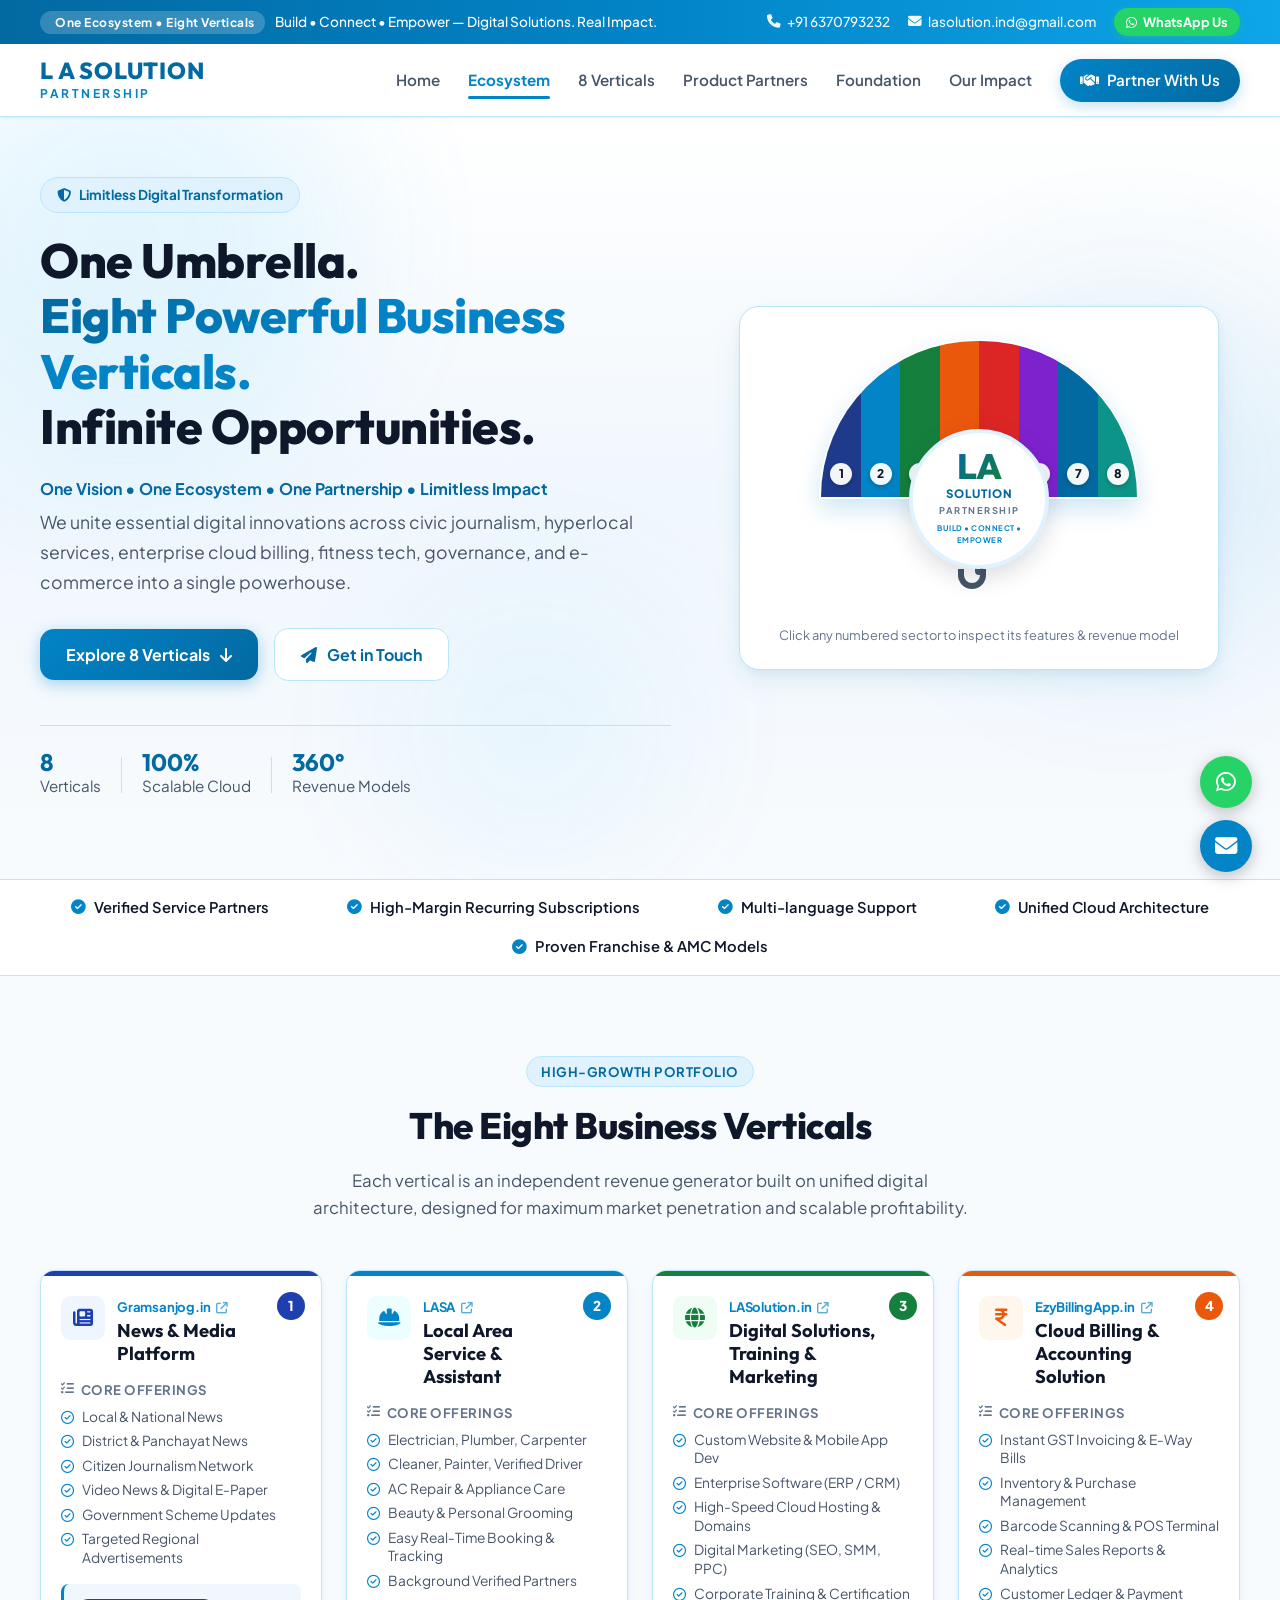
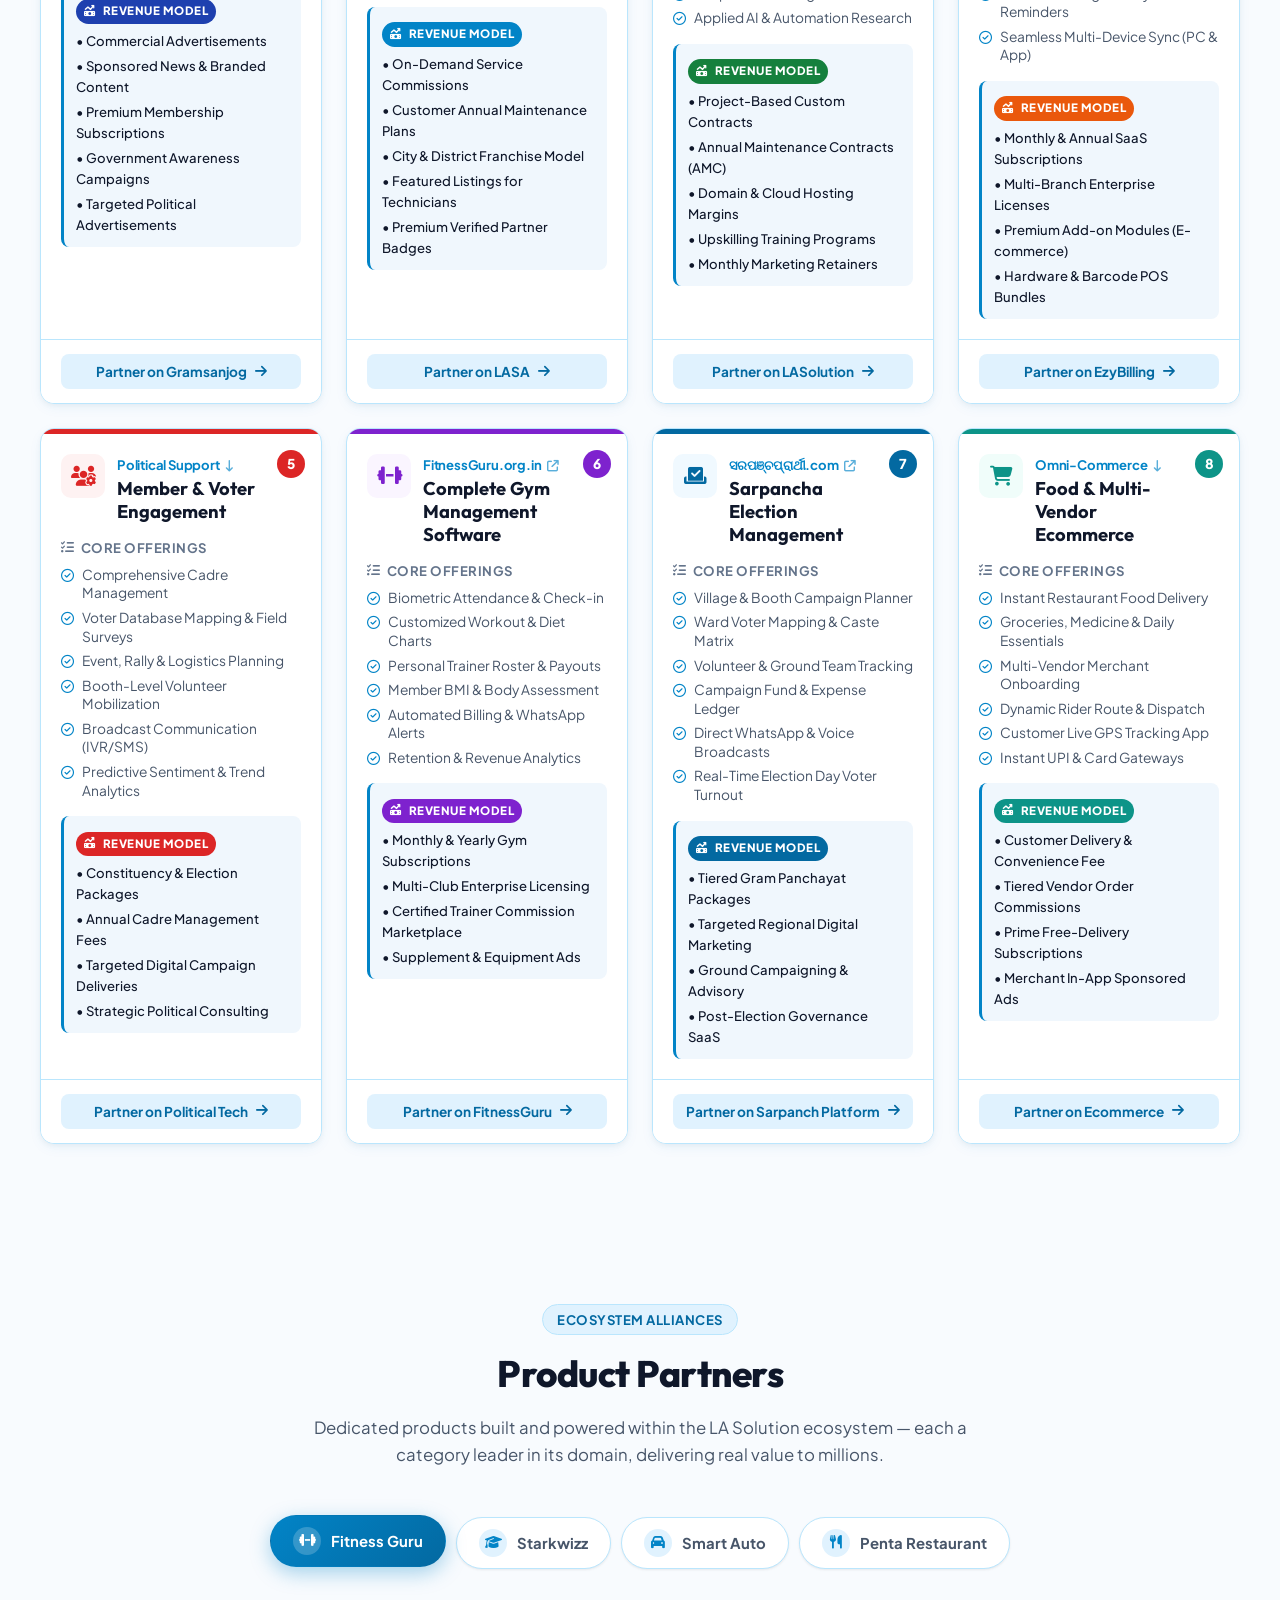
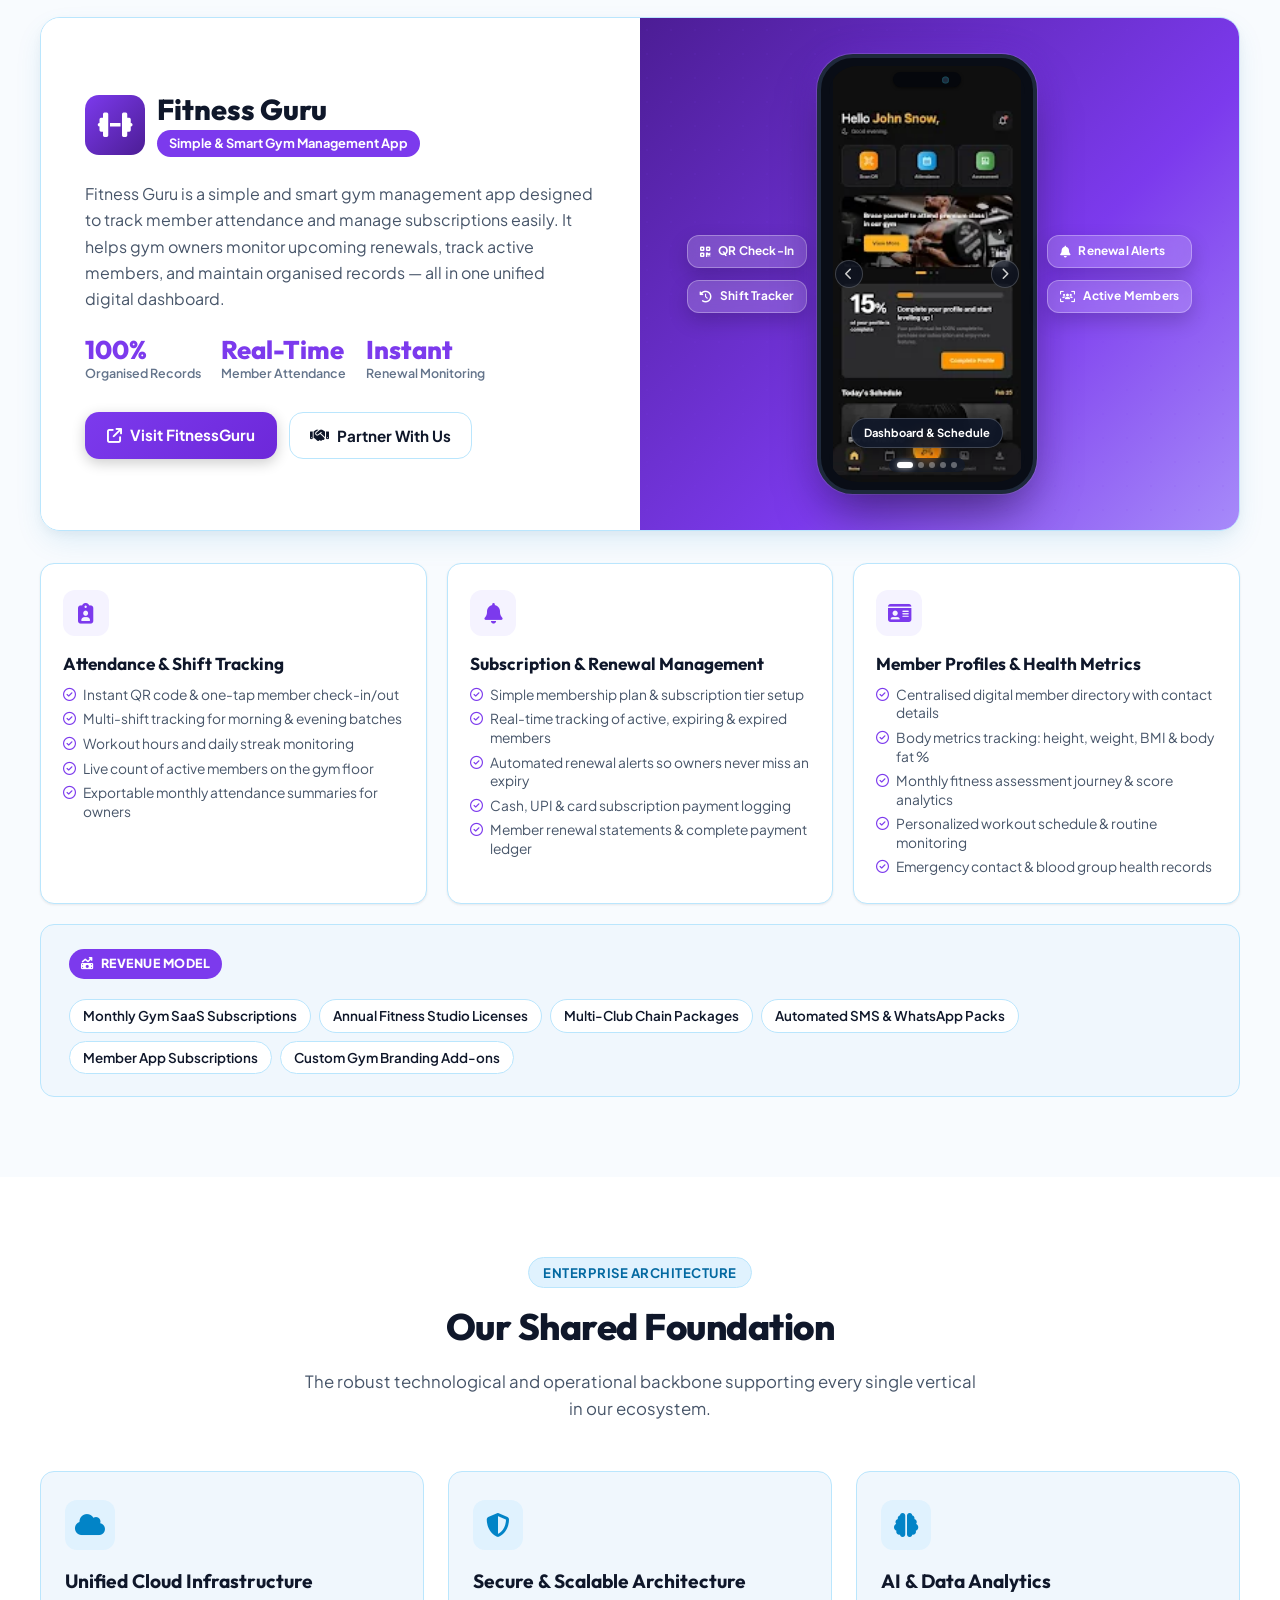
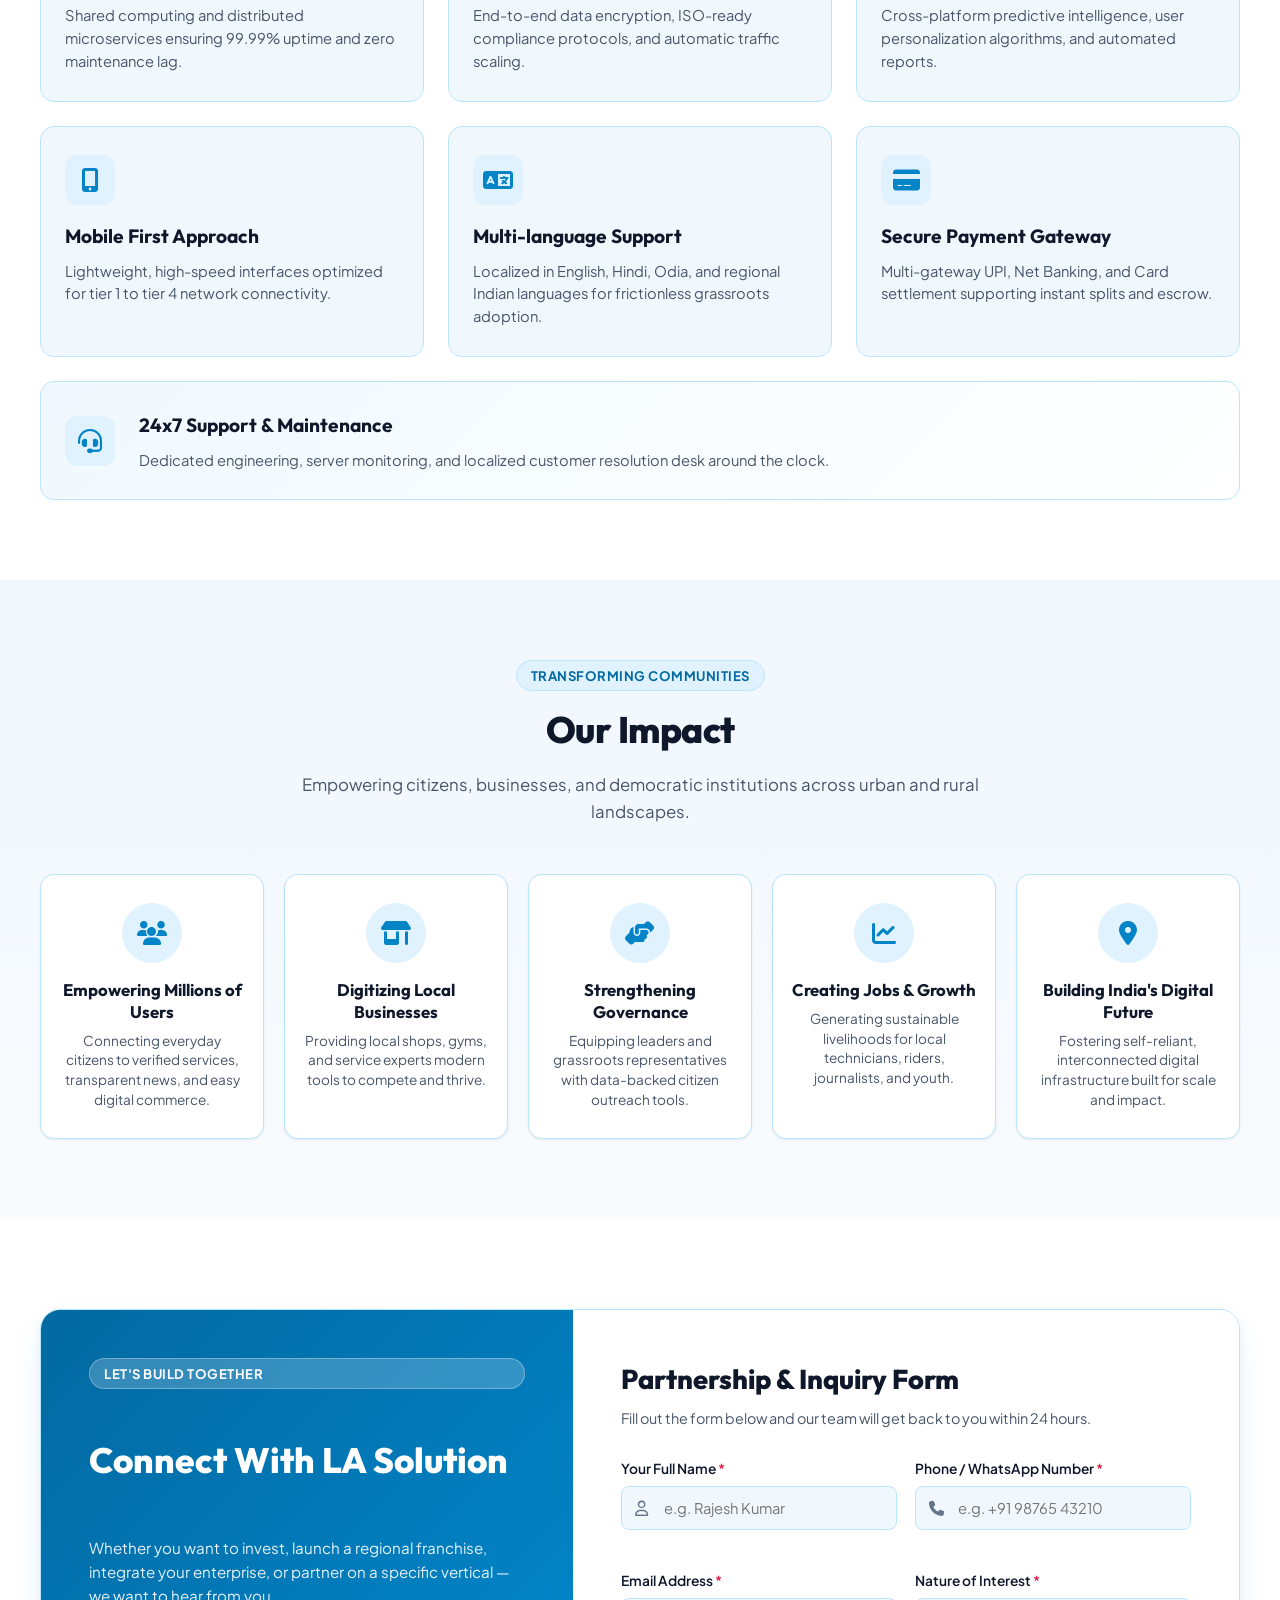
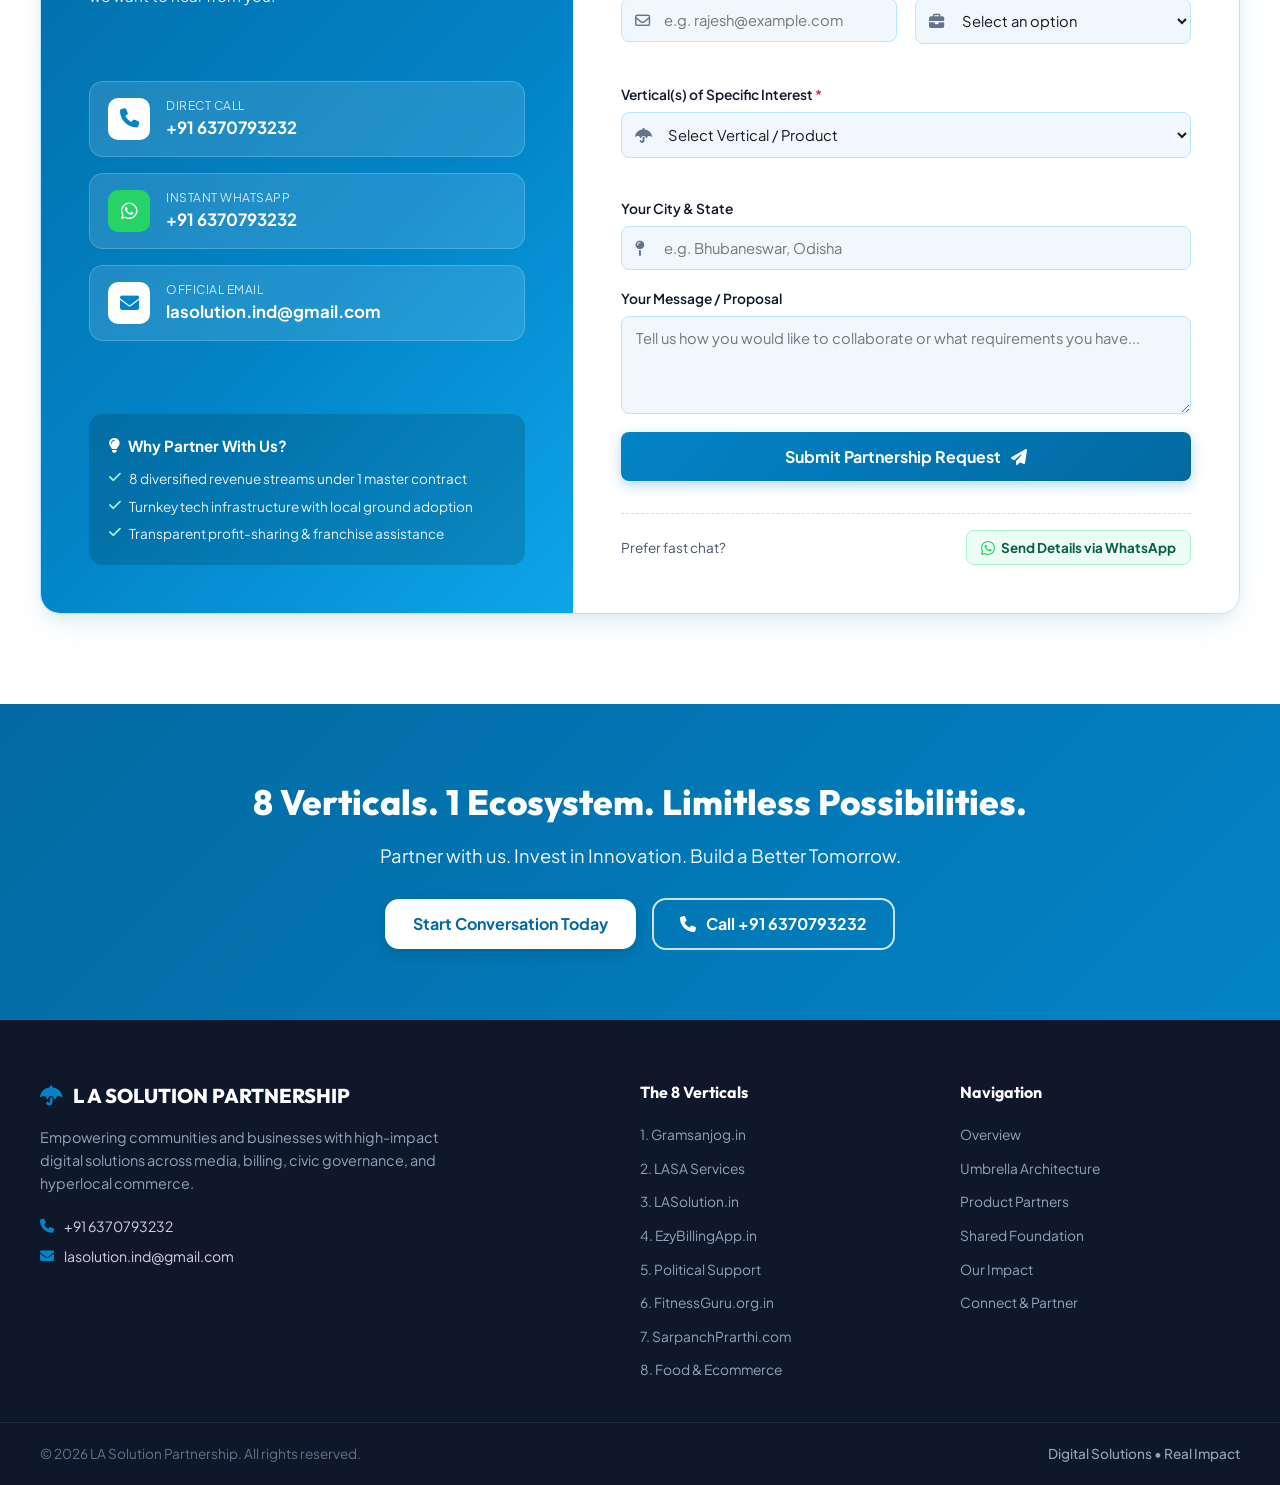
==== commit 2737c08f: "add backend files" ====
--- a/LANDING-PAGE/index.html
+++ b/LANDING-PAGE/index.html
@@ -4423,26 +4423,92 @@
     return isValid;
   }
 
+  const submitBtn = document.getElementById('submitBtn');
+
   if (form) {
-    form.addEventListener('submit', (e) => {
+    form.addEventListener('submit', async (e) => {
       e.preventDefault();
 
       if (validateForm()) {
         const formData = {
-          name: fullName.value.trim(),
-          phone: phoneNumber.value.trim(),
-          email: emailAddress.value.trim(),
-          type: partnershipType.value,
-          vertical: verticalInterest.value,
-          location: cityState.value.trim() || 'Not specified',
-          message: message.value.trim() || 'No message provided',
-          timestamp: new Date().toISOString()
+          fullName: fullName.value.trim(),
+          phoneNumber: phoneNumber.value.trim(),
+          emailAddress: emailAddress.value.trim(),
+          partnershipType: partnershipType.value,
+          verticalInterest: verticalInterest.value,
+          cityState: cityState.value.trim() || 'Not specified',
+          message: message.value.trim() || 'No message provided'
         };
 
-        // Store submission in localStorage for persistence
+        // Loading state
+        const originalBtnHtml = submitBtn ? submitBtn.innerHTML : '';
+        if (submitBtn) {
+          submitBtn.disabled = true;
+          submitBtn.innerHTML = `<span>Submitting...</span> <i class="fa-solid fa-spinner fa-spin"></i>`;
+        }
+
+        let leadCode = null;
+        let apiSuccess = false;
+
+        try {
+          // Send to PHP Backend API (Auto-resolves based on server setup)
+          const apiCandidates = [
+            '../BACKEND/api/inquiries/index.php',
+            'http://localhost:8000/api/inquiries/index.php',
+            'http://localhost:8000/BACKEND/api/inquiries/index.php'
+          ];
+
+          let resData = null;
+          let response = null;
+
+          for (const endpoint of apiCandidates) {
+            try {
+              response = await fetch(endpoint, {
+                method: 'POST',
+                headers: {
+                  'Content-Type': 'application/json',
+                  'Accept': 'application/json'
+                },
+                body: JSON.stringify(formData)
+              });
+
+              if (response.ok) {
+                resData = await response.json();
+                if (resData && resData.success) {
+                  apiSuccess = true;
+                  leadCode = resData.lead_code || (resData.data && resData.data.lead_code);
+                  break;
+                }
+              }
+            } catch (singleErr) {
+              // Try next candidate
+            }
+          }
+        } catch (fetchErr) {
+          console.warn('Backend API unavailable, falling back to local storage:', fetchErr);
+        } finally {
+          if (submitBtn) {
+            submitBtn.disabled = false;
+            submitBtn.innerHTML = originalBtnHtml;
+          }
+        }
+
+        // Store backup in localStorage for offline availability & cross-tab sync
         try {
           const submissions = JSON.parse(localStorage.getItem('la_inquiries') || '[]');
-          submissions.push(formData);
+          submissions.unshift({
+            id: leadCode || `LEAD-${100 + submissions.length + 1}`,
+            name: formData.fullName,
+            phone: formData.phoneNumber,
+            email: formData.emailAddress,
+            type: formData.partnershipType,
+            vertical: formData.verticalInterest,
+            location: formData.cityState,
+            message: formData.message,
+            timestamp: new Date().toISOString(),
+            status: 'New',
+            priority: 'Medium'
+          });
           localStorage.setItem('la_inquiries', JSON.stringify(submissions));
         } catch (err) {
           console.warn('Storage not accessible', err);
@@ -4450,7 +4516,8 @@
 
         // Show confirmation modal
         if (modalMessage) {
-          modalMessage.innerHTML = `Thank you <strong>${formData.name}</strong>! Your inquiry regarding <strong>${formData.vertical}</strong> (${formData.type}) has been logged. Our leadership team will connect with you via <strong>${formData.phone}</strong> or <strong>${formData.email}</strong> shortly.`;
+          const codeBadge = leadCode ? `<span style="display: inline-block; background: #e0f2fe; color: #0284c7; padding: 2px 8px; border-radius: 6px; font-weight: 700; margin-left: 4px;">${leadCode}</span>` : '';
+          modalMessage.innerHTML = `Thank you <strong>${formData.fullName}</strong>! Your inquiry regarding <strong>${formData.verticalInterest}</strong> (${formData.partnershipType}) has been logged in our database${codeBadge}. Our leadership team will connect with you via <strong>${formData.phoneNumber}</strong> or <strong>${formData.emailAddress}</strong> shortly.`;
         }
         if (successModal) {
           successModal.classList.add('active');
